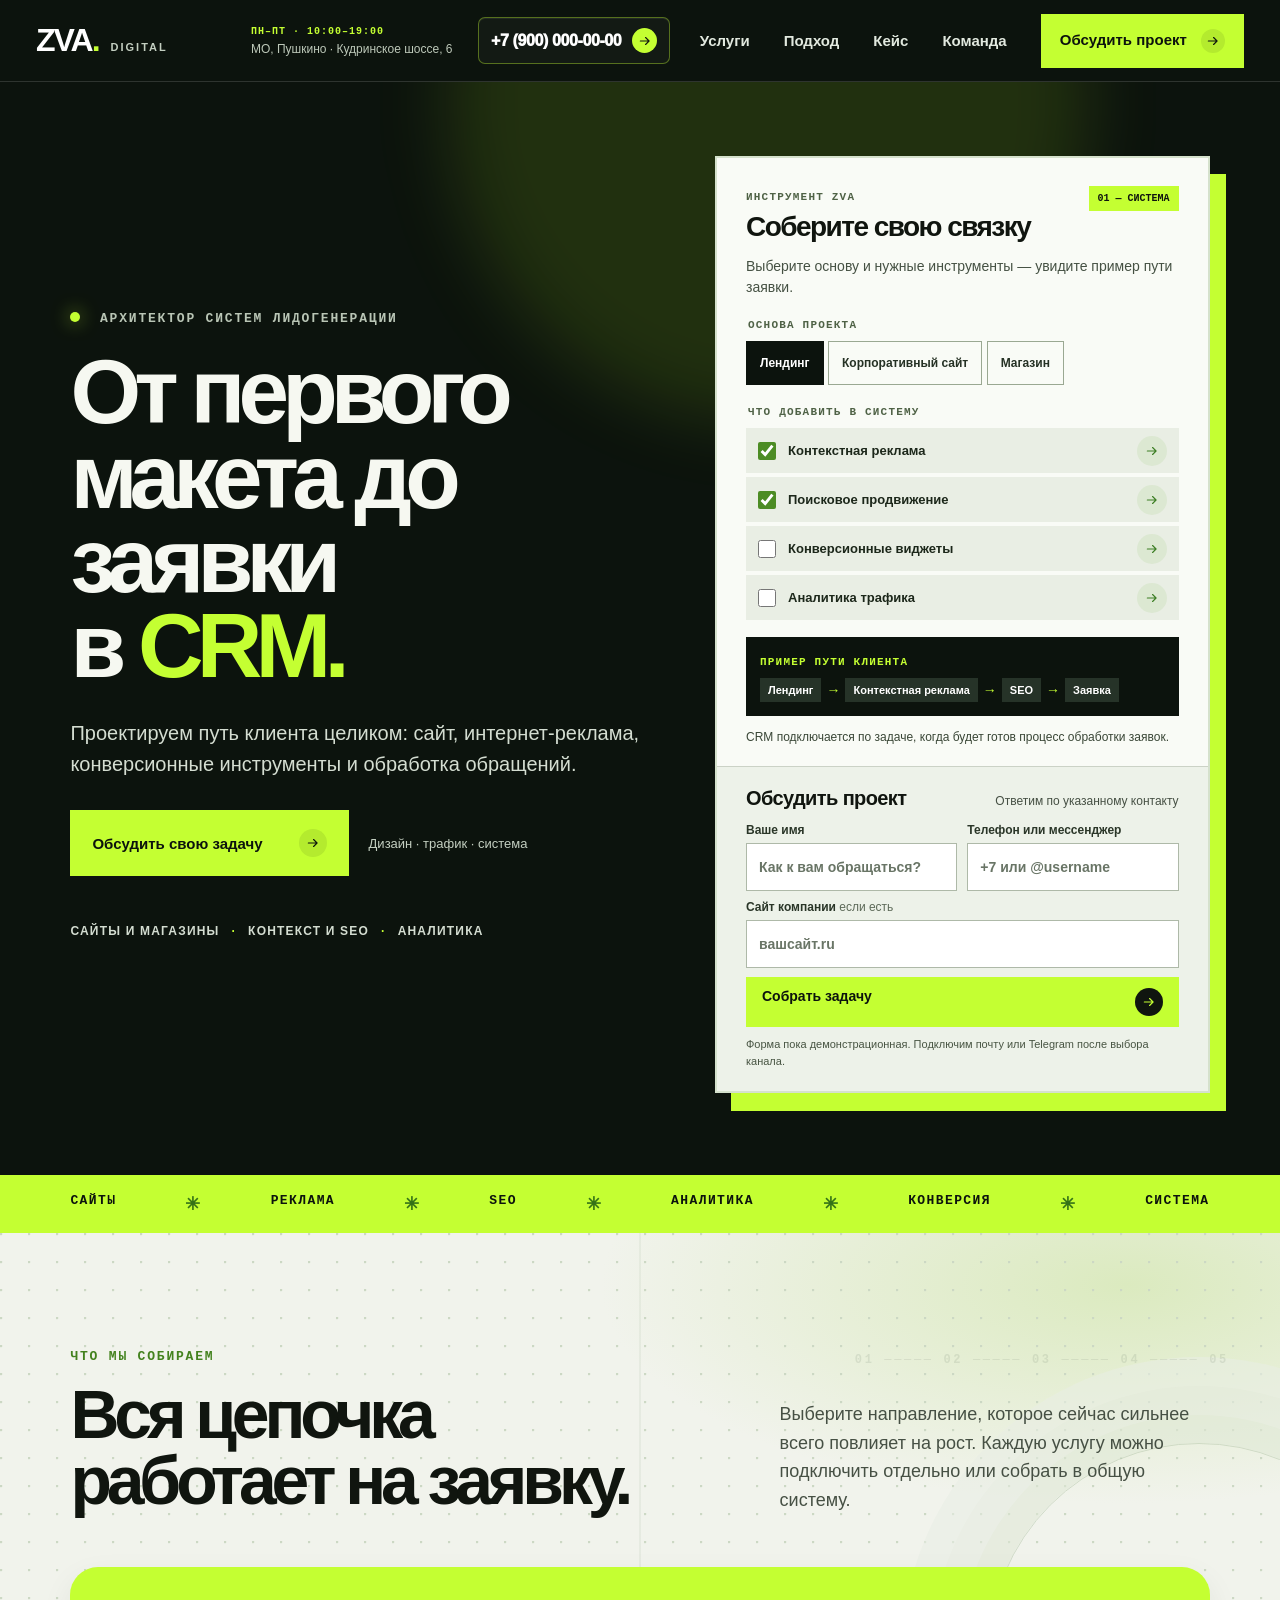
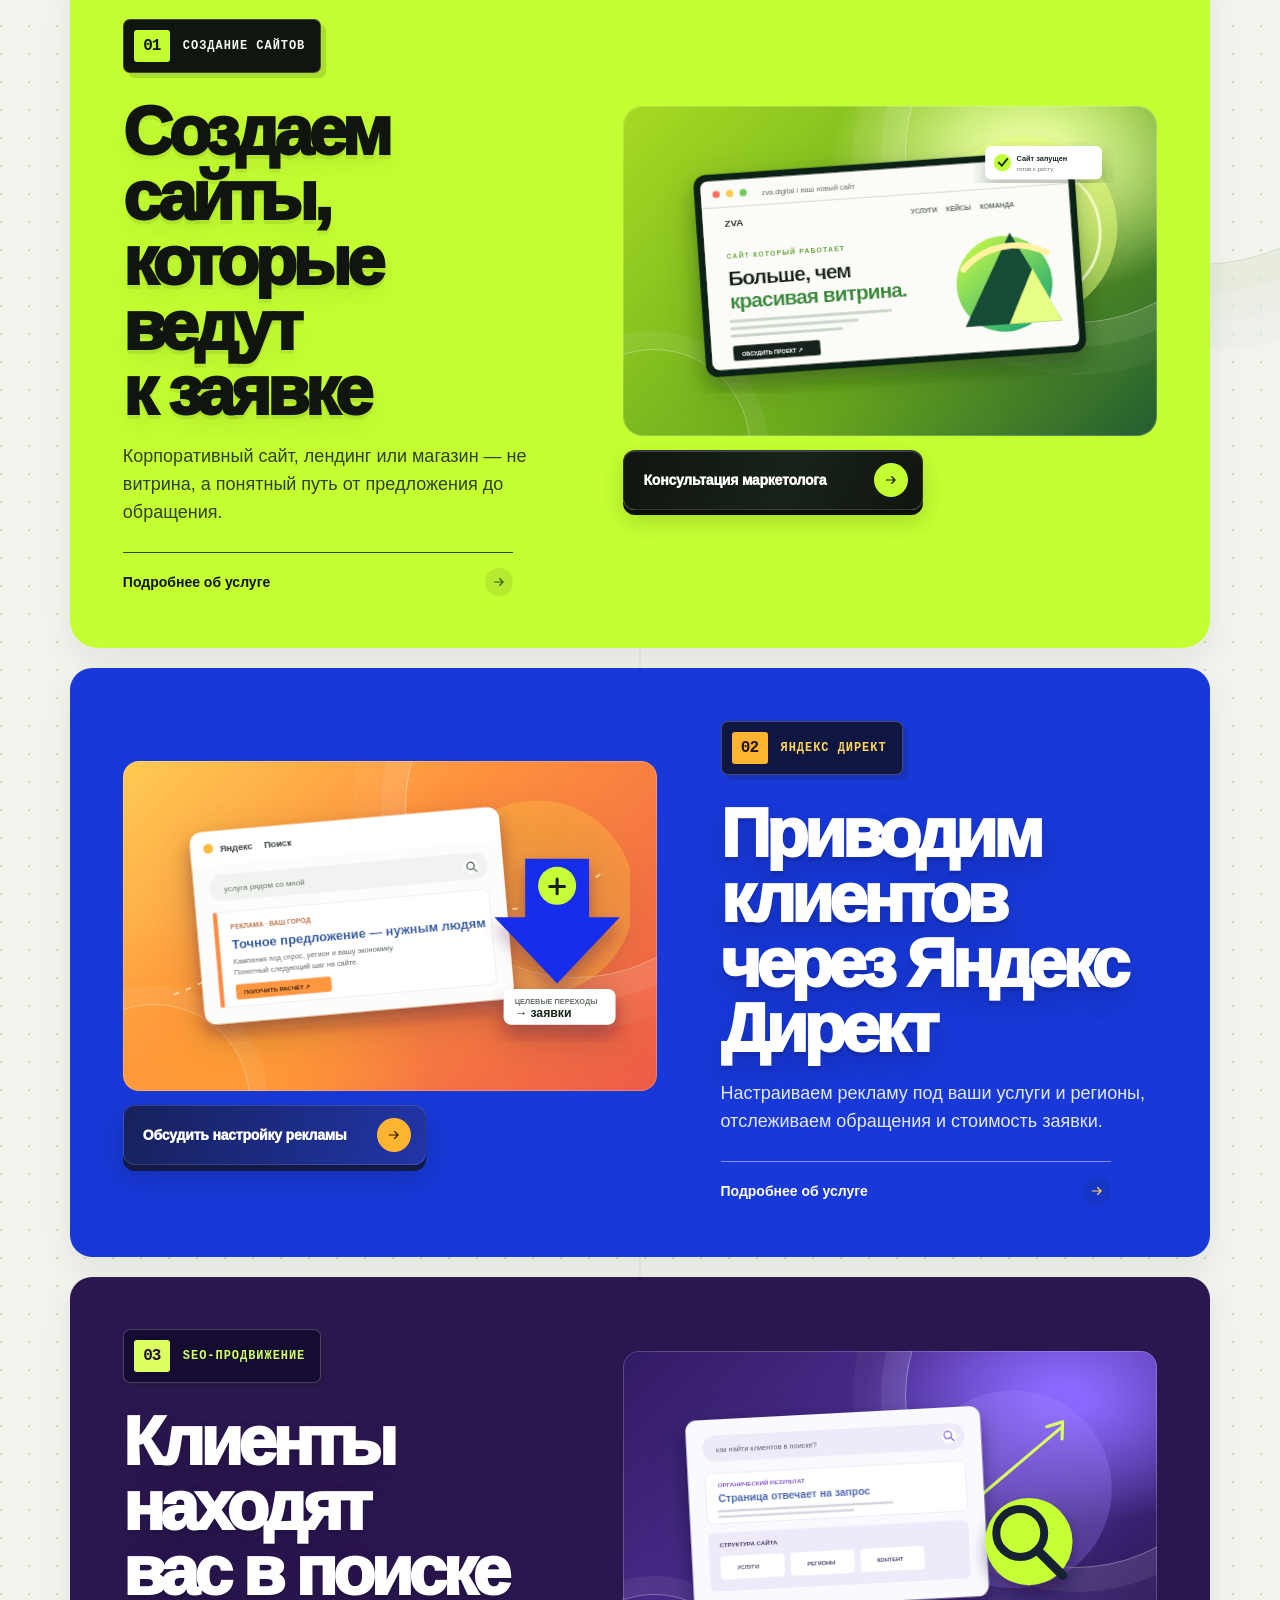
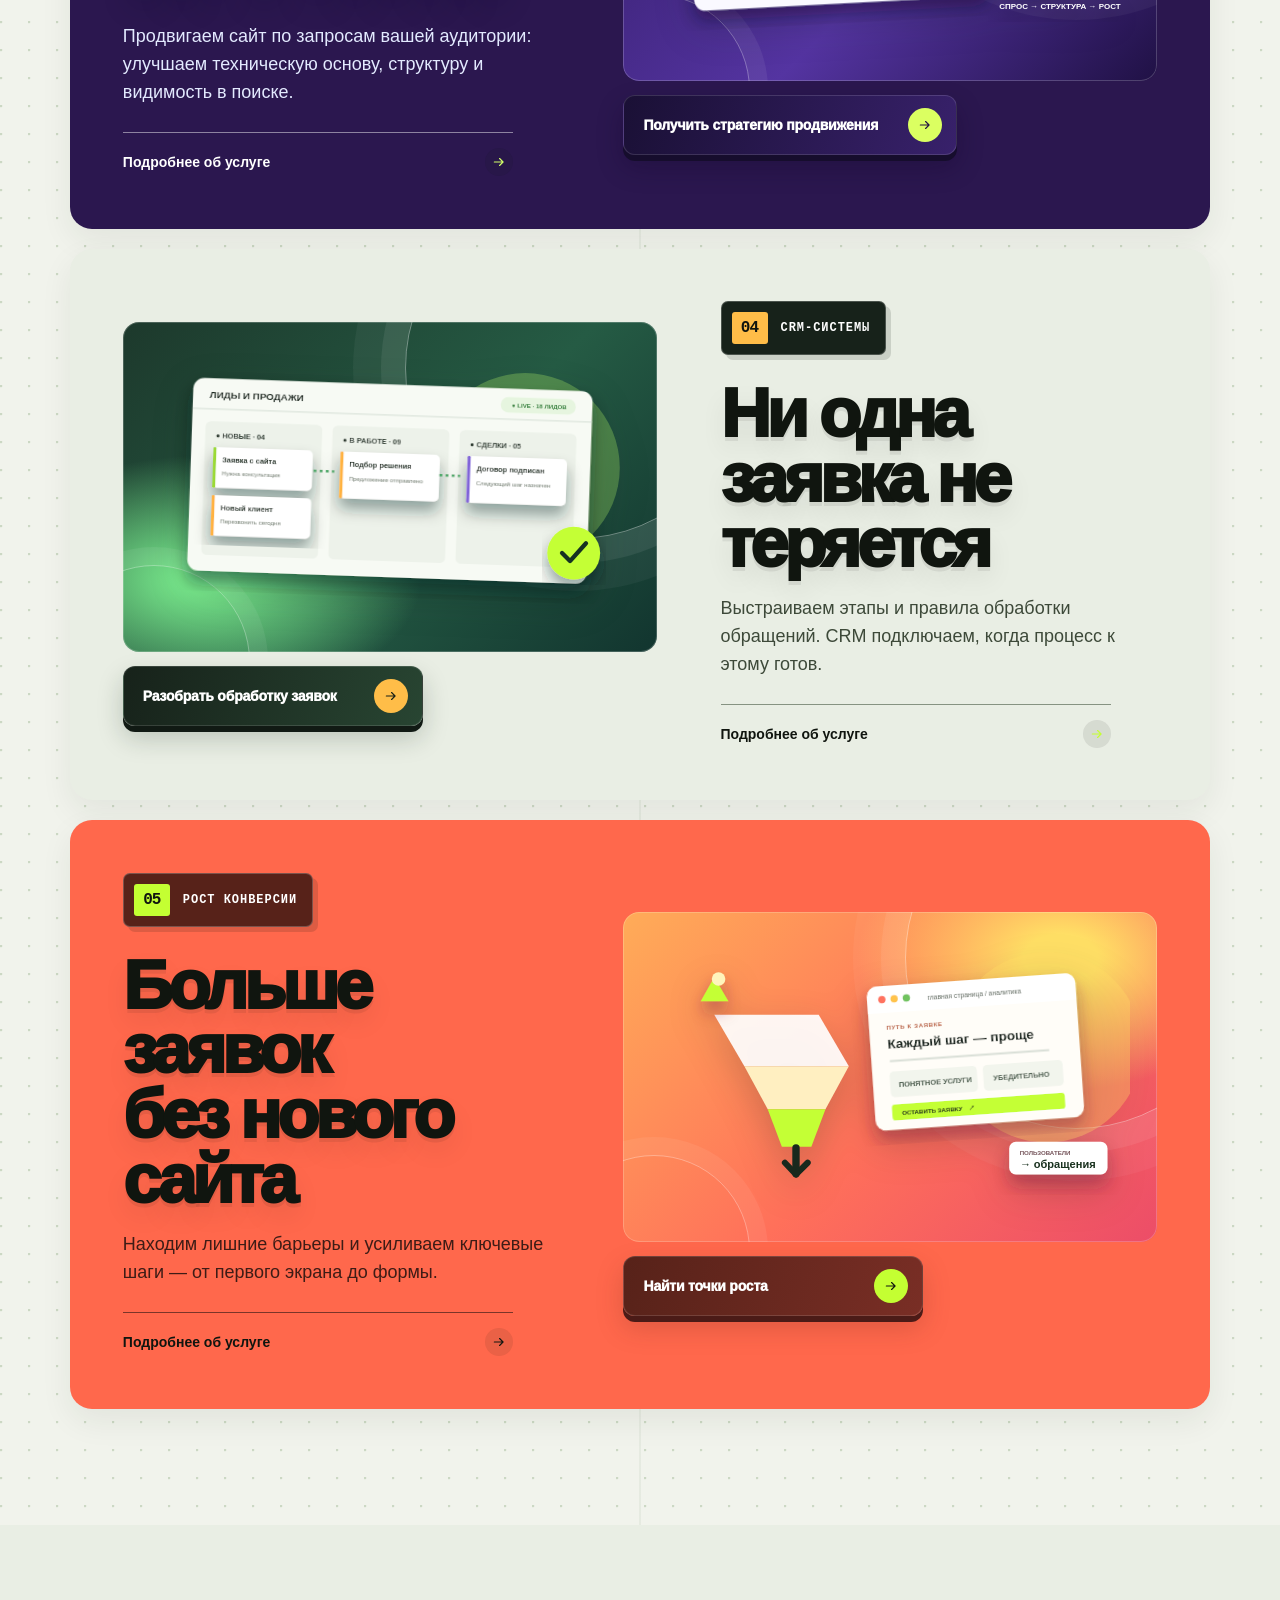
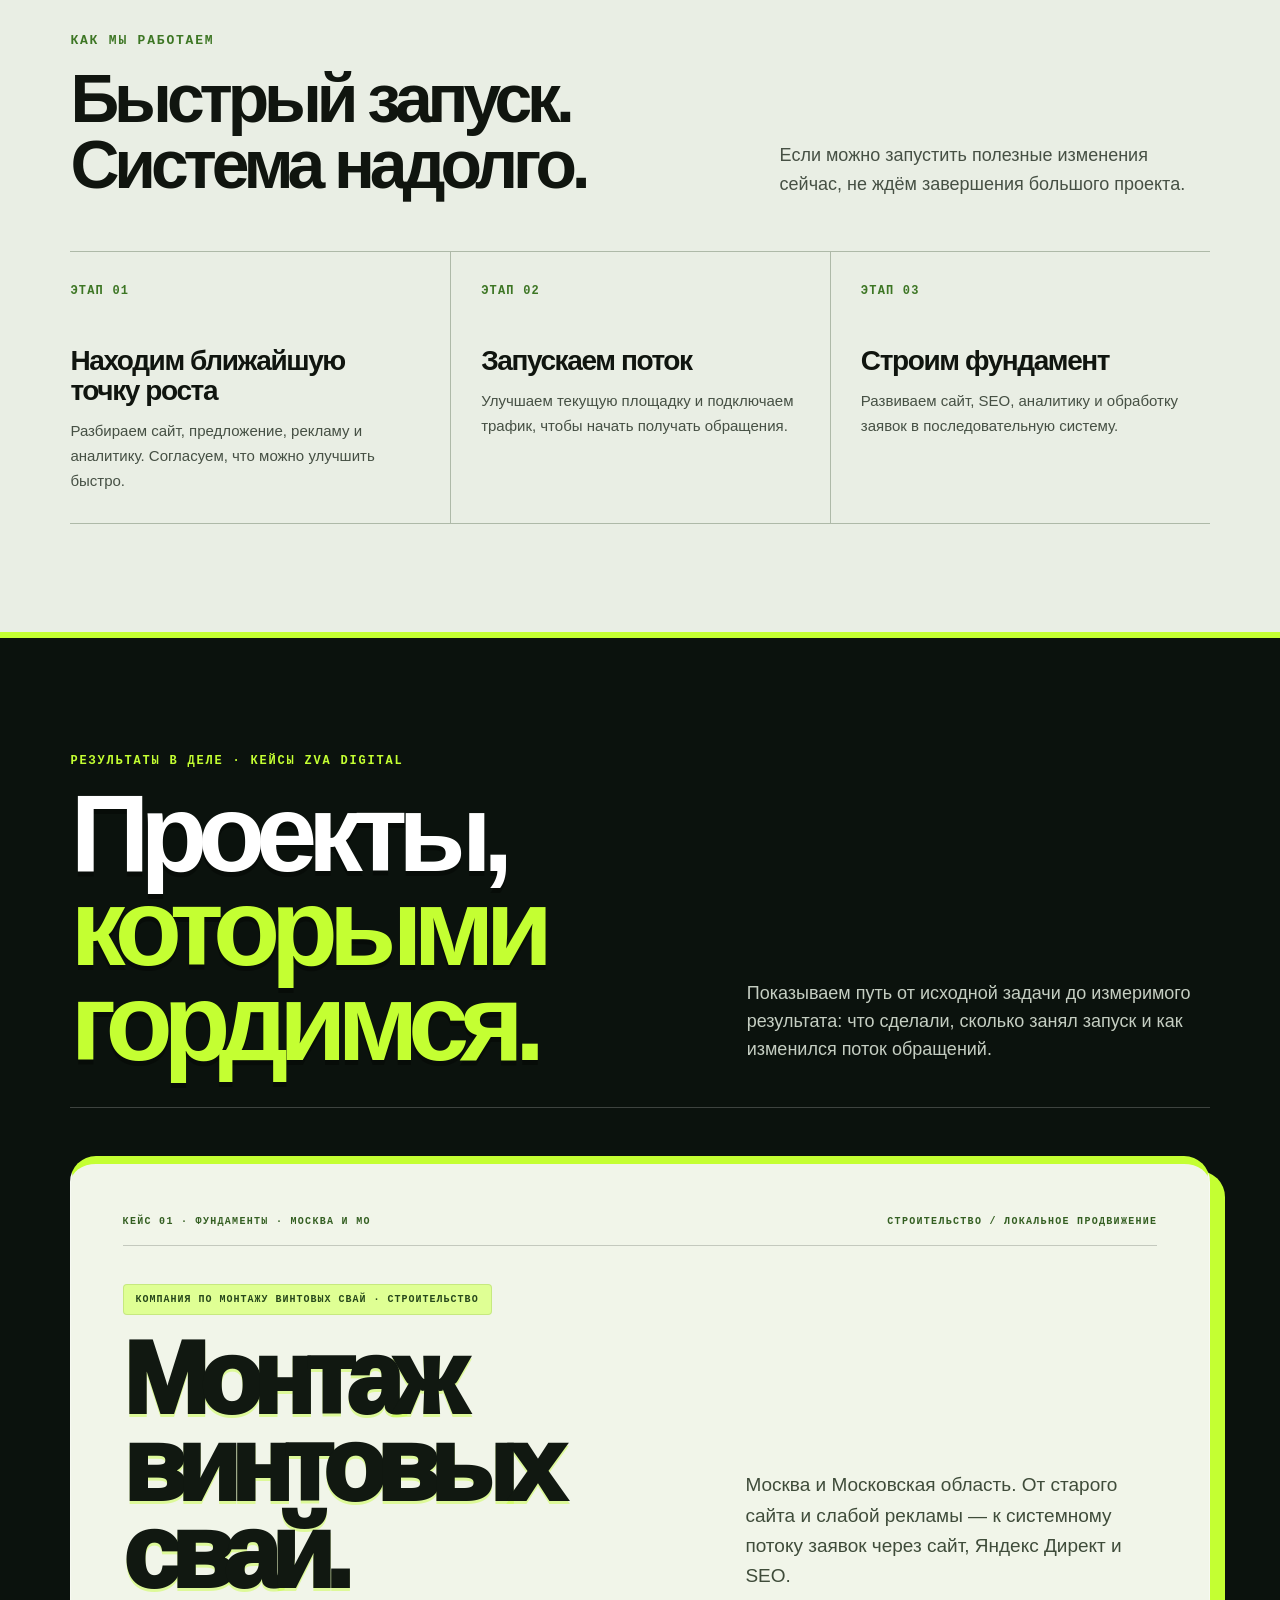
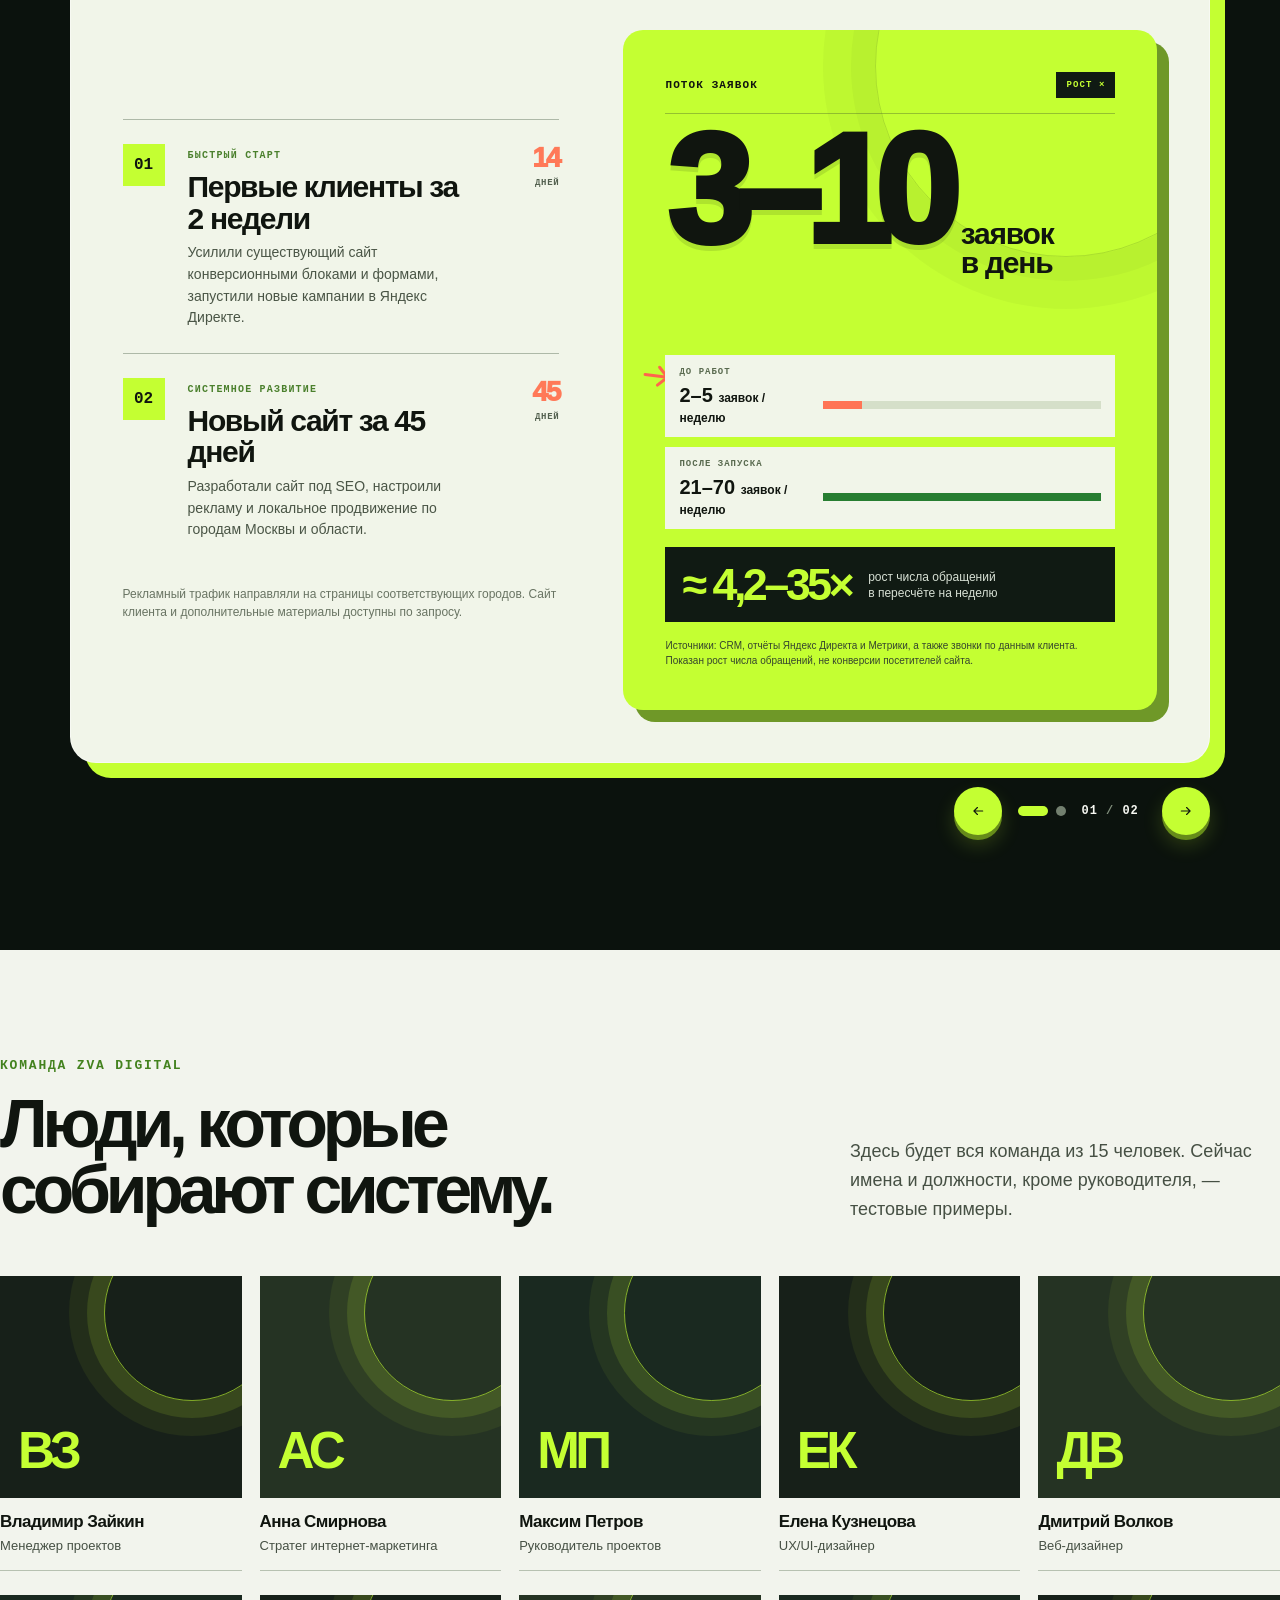
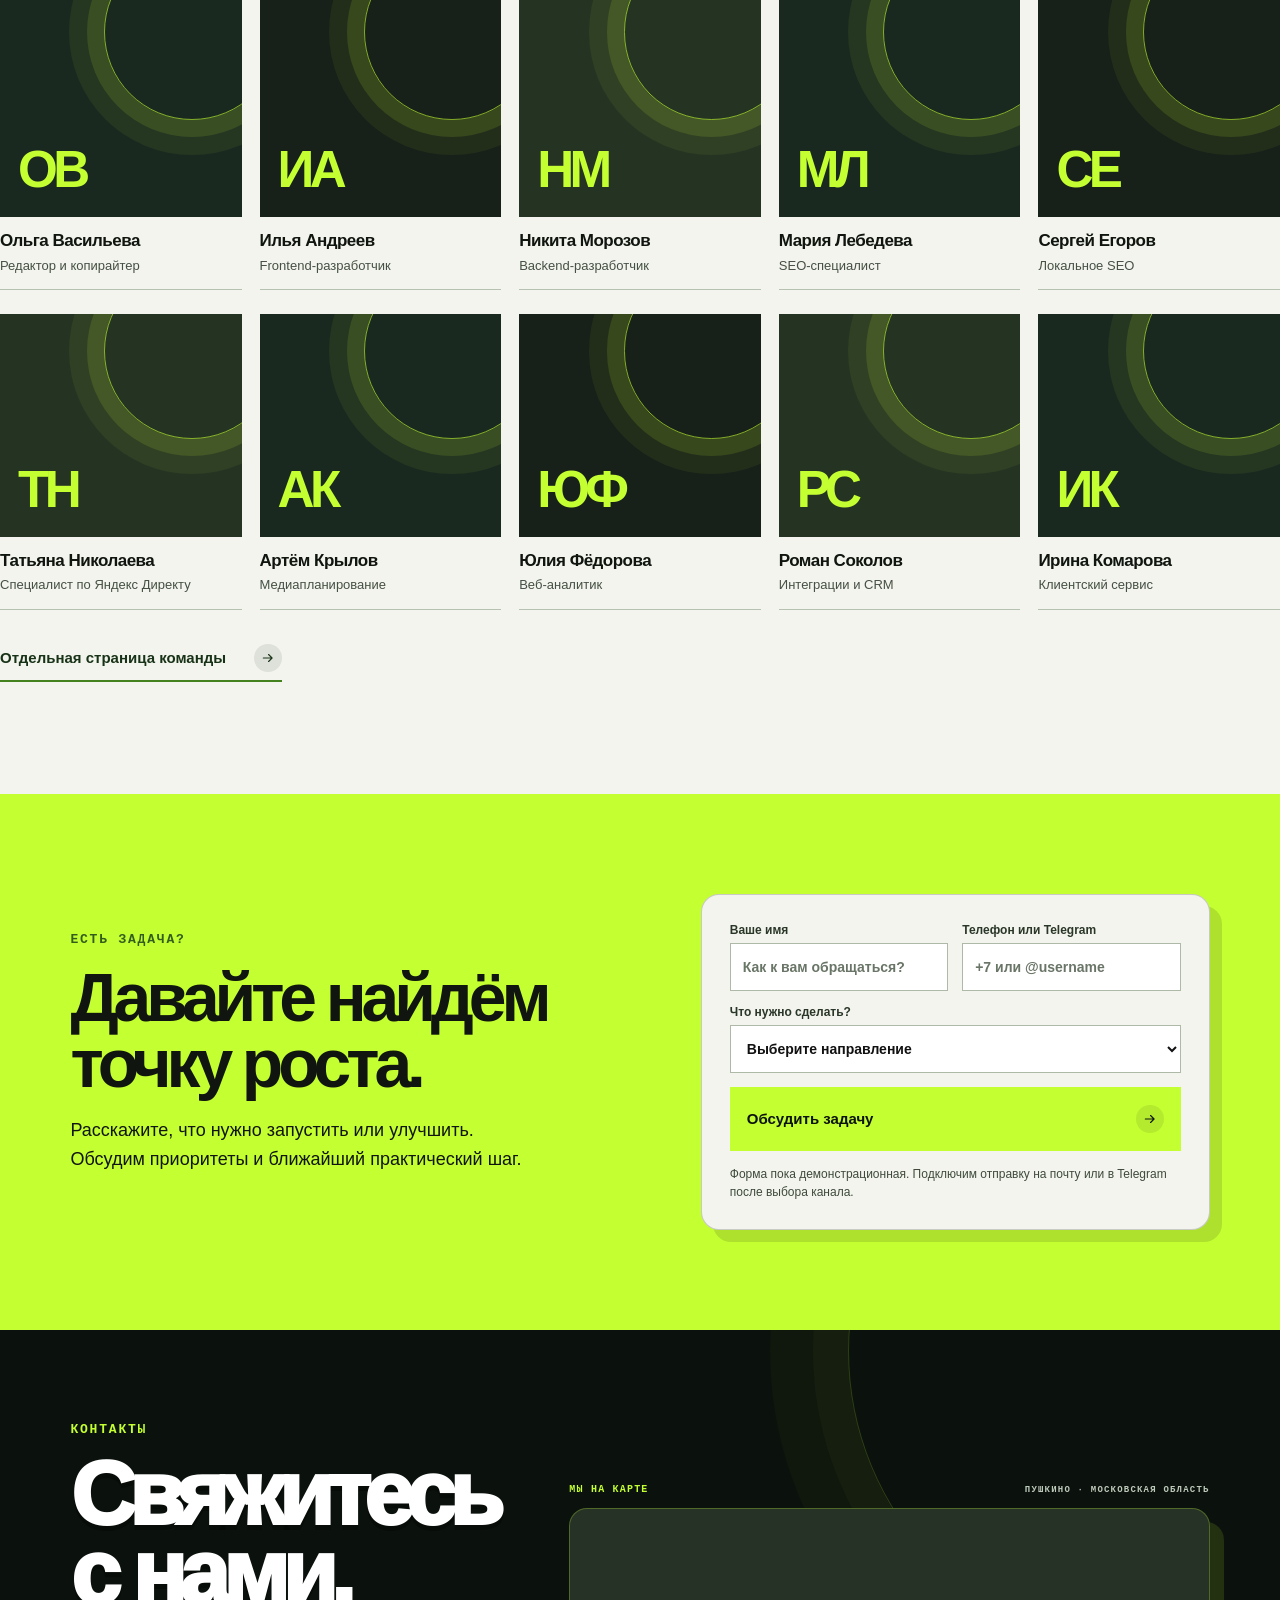
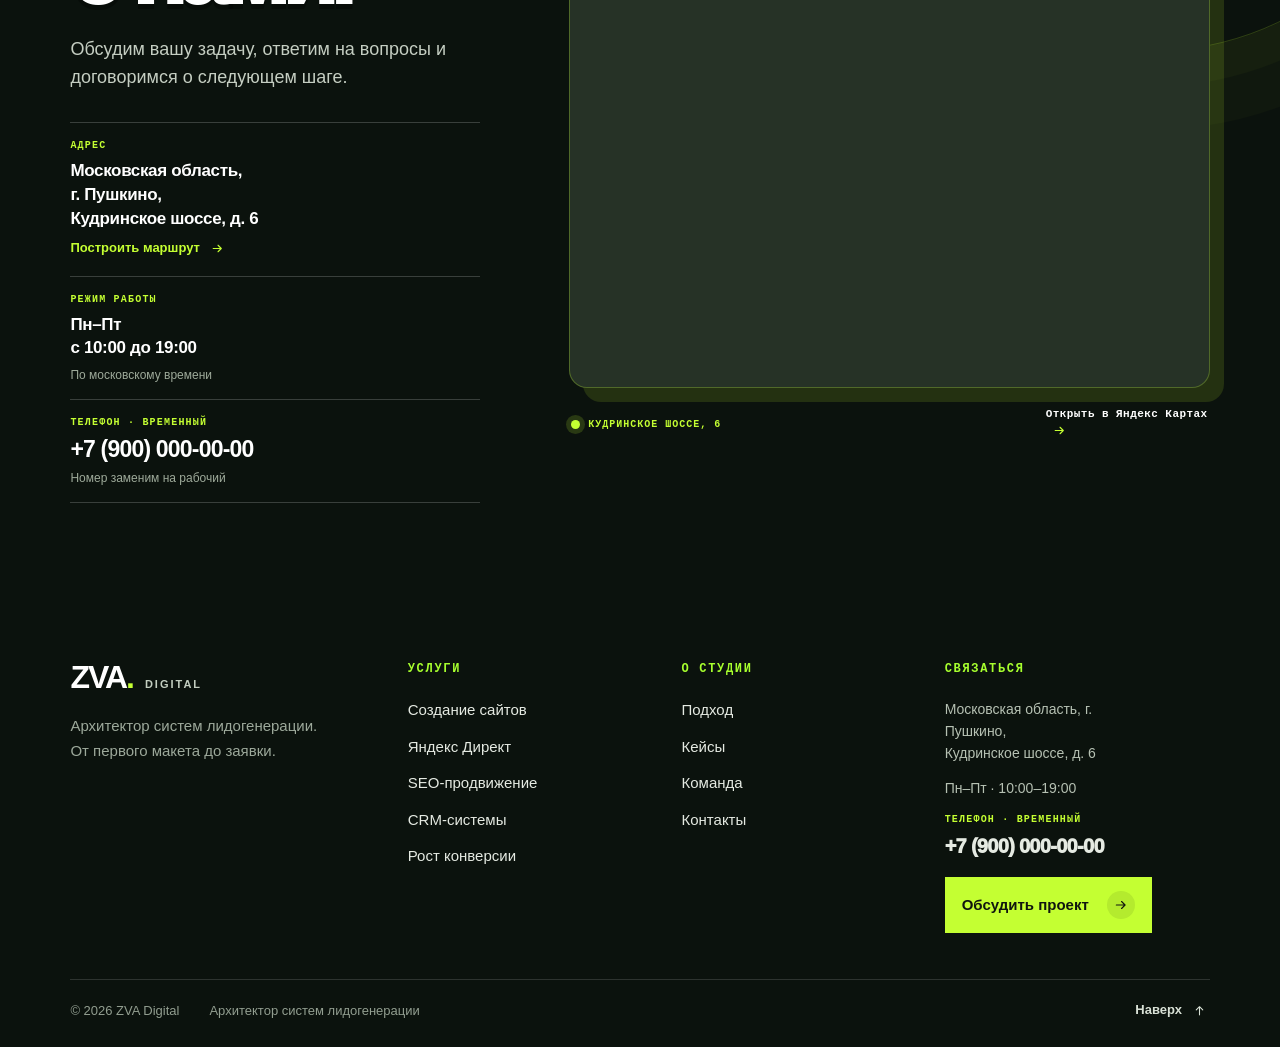
==== index.html @ 1b72a572 "Use ZVA growth-frame favicon" ====
<!doctype html>
<html lang="ru">
<head>
  <meta charset="utf-8">
  <link rel="icon" type="image/svg+xml" href="favicon.svg?v=20261112-1">
  <meta name="viewport" content="width=device-width, initial-scale=1">
  <meta name="theme-color" content="#0c130d">
  <meta name="description" content="ZVA Digital проектирует и запускает системы лидогенерации: сайты, интернет-реклама, SEO, аналитика и конверсионные инструменты.">
  <meta property="og:title" content="ZVA Digital — от первого макета до заявки">
  <meta property="og:description" content="Архитектор систем лидогенерации в интернет-маркетинге.">
  <meta property="og:type" content="website">
  <title>ZVA Digital — от первого макета до заявки</title>
  <link rel="stylesheet" href="styles.css?v=20261110-26">
  <script src="script.js?v=20261110-3" defer></script>
</head>
<body>
  <header class="site-header">
    <a class="brand" href="#top" aria-label="ZVA Digital — на главную"><strong>ZVA<span>.</span></strong><small>DIGITAL</small></a><div class="header-contact" aria-label="График работы, адрес и телефон"><div class="header-contact-info"><small>ПН–ПТ · 10:00–19:00</small><span>МО, Пушкино · Кудринское шоссе, 6</span></div><a class="header-phone" href="tel:+79000000000"><strong>+7 (900) 000-00-00</strong><b aria-hidden="true">↗</b></a></div>
    <button class="menu-toggle" type="button" aria-expanded="false" aria-controls="main-nav" aria-label="Открыть меню"><span></span><span></span></button>
    <nav class="main-nav" id="main-nav" aria-label="Основная навигация">
      <a href="#services">Услуги</a><a href="#approach">Подход</a><a href="#case">Кейс</a><a href="#team">Команда</a>
      <a class="nav-cta" href="#contact">Обсудить проект <span>↗</span></a>
    </nav>
  </header>

  <main id="top">
    <section class="hero" aria-labelledby="hero-title">
      <div class="hero-copy">
        <p class="eyebrow"><span class="dot"></span> АРХИТЕКТОР СИСТЕМ ЛИДОГЕНЕРАЦИИ</p>
        <h1 id="hero-title">От первого<br>макета до заявки<br>в <em>CRM.</em></h1>
        <p class="hero-intro">Проектируем путь клиента целиком: сайт, интернет-реклама, конверсионные инструменты и обработка обращений.</p>
        <div class="hero-actions"><a class="button button-accent" href="#contact">Обсудить свою задачу <b>↗</b></a><span>Дизайн · трафик · система</span></div>
        <div class="hero-service-note"><span>САЙТЫ И МАГАЗИНЫ</span><i>·</i><span>КОНТЕКСТ И SEO</span><i>·</i><span>АНАЛИТИКА</span></div>
      </div>
      <aside class="lead-builder" aria-label="Конструктор системы и форма проекта">
        <div class="builder">
          <div class="builder-head"><div><small>ИНСТРУМЕНТ ZVA</small><h2>Соберите свою связку</h2></div><span>01 — СИСТЕМА</span></div>
          <p class="builder-desc">Выберите основу и нужные инструменты — увидите пример пути заявки.</p>
          <fieldset class="choice-group"><legend>ОСНОВА ПРОЕКТА</legend>
            <button type="button" class="site-choice selected" aria-pressed="true" data-site="Лендинг">Лендинг</button>
            <button type="button" class="site-choice" aria-pressed="false" data-site="Корпоративный сайт">Корпоративный сайт</button>
            <button type="button" class="site-choice" aria-pressed="false" data-site="Интернет-магазин">Магазин</button>
          </fieldset>
          <fieldset class="tool-group"><legend>ЧТО ДОБАВИТЬ В СИСТЕМУ</legend>
            <label><input type="checkbox" value="Контекстная реклама" checked><span>Контекстная реклама</span><b>↗</b></label>
            <label><input type="checkbox" value="SEO" checked><span>Поисковое продвижение</span><b>↗</b></label>
            <label><input type="checkbox" value="Конверсионные виджеты"><span>Конверсионные виджеты</span><b>↗</b></label>
            <label><input type="checkbox" value="Аналитика"><span>Аналитика трафика</span><b>↗</b></label>
          </fieldset>
          <div class="route-box"><small>ПРИМЕР ПУТИ КЛИЕНТА</small><div class="route-output" aria-live="polite"></div></div>
          <p class="builder-foot">CRM подключается по задаче, когда будет готов процесс обработки заявок.</p>
        </div>
        <form class="lead-form" id="lead-form">
          <div class="form-heading"><strong>Обсудить проект</strong><span>Ответим по указанному контакту</span></div>
          <div class="form-fields">
            <label>Ваше имя<input name="name" autocomplete="name" placeholder="Как к вам обращаться?" required></label>
            <label>Телефон или мессенджер<input name="contact" autocomplete="tel" placeholder="+7 или @username" required></label>
          </div>
          <label class="url-label">Сайт компании <span>если есть</span><input name="website" autocomplete="url" placeholder="вашсайт.ru"></label>
          <button class="submit-button" type="submit">Собрать задачу <b>↗</b></button>
          <p class="form-note" id="form-note" aria-live="polite">Форма пока демонстрационная. Подключим почту или Telegram после выбора канала.</p>
        </form>
      </aside>
    </section>

    <section class="service-ribbon" aria-label="Направления работы"><div><span>САЙТЫ</span><i>✳</i><span>РЕКЛАМА</span><i>✳</i><span>SEO</span><i>✳</i><span>АНАЛИТИКА</span><i>✳</i><span>КОНВЕРСИЯ</span><i>✳</i><span>СИСТЕМА</span></div></section>

    <section class="section services-section" id="services">
      <div class="section-lead"><div><p class="section-kicker">ЧТО МЫ СОБИРАЕМ</p><h2>Вся цепочка<br>работает на заявку.</h2></div><p>Выберите направление, которое сейчас сильнее всего повлияет на рост. Каждую услугу можно подключить отдельно или собрать в общую систему.</p></div>
      <div class="service-cards">
        <article class="service-card service-card--sites">
          <div class="service-copy"><span class="service-card-index"><b>01</b><i>СОЗДАНИЕ САЙТОВ</i></span><h3>Создаем сайты,<br>которые ведут<br>к заявке</h3><p>Корпоративный сайт, лендинг или магазин — не витрина, а понятный путь от предложения до обращения.</p><a class="service-card-link" href="sites.html">Подробнее об услуге <b>↗</b></a></div>
          <div class="service-visual-column"><div class="service-art service-art--browser"><img src="images/service-sites.svg" alt="" loading="lazy" decoding="async"></div><button class="service-action" type="button" data-service="Сайты">Консультация маркетолога<b>↗</b></button></div>
        </article>
        <article class="service-card service-card--direct service-card--flip">
          <div class="service-copy"><span class="service-card-index"><b>02</b><i>ЯНДЕКС ДИРЕКТ</i></span><h3>Приводим клиентов<br>через Яндекс Директ</h3><p>Настраиваем рекламу под ваши услуги и регионы, отслеживаем обращения и стоимость заявки.</p><a class="service-card-link" href="yandex-direct.html">Подробнее об услуге <b>↗</b></a></div>
          <div class="service-visual-column"><div class="service-art service-art--ads"><img src="images/service-direct.svg" alt="" loading="lazy" decoding="async"></div><button class="service-action" type="button" data-service="Контекстная реклама">Обсудить настройку рекламы<b>↗</b></button></div>
        </article>
        <article class="service-card service-card--seo">
          <div class="service-copy"><span class="service-card-index"><b>03</b><i>SEO-ПРОДВИЖЕНИЕ</i></span><h3>Клиенты находят<br>вас в поиске</h3><p>Продвигаем сайт по запросам вашей аудитории: улучшаем техническую основу, структуру и видимость в поиске.</p><a class="service-card-link" href="seo.html">Подробнее об услуге <b>↗</b></a></div>
          <div class="service-visual-column"><div class="service-art service-art--seo"><img src="images/service-seo.svg" alt="" loading="lazy" decoding="async"></div><button class="service-action" type="button" data-service="SEO-продвижение">Получить стратегию продвижения<b>↗</b></button></div>
        </article>
        <article class="service-card service-card--crm service-card--flip">
          <div class="service-copy"><span class="service-card-index"><b>04</b><i>CRM-СИСТЕМЫ</i></span><h3>Ни одна<br>заявка не<br>теряется</h3><p>Выстраиваем этапы и правила обработки обращений. CRM подключаем, когда процесс к этому готов.</p><a class="service-card-link" href="crm.html">Подробнее об услуге <b>↗</b></a></div>
          <div class="service-visual-column"><div class="service-art service-art--crm-board"><img src="images/service-crm.svg" alt="" loading="lazy" decoding="async"></div><button class="service-action" type="button" data-service="CRM-системы">Разобрать обработку заявок<b>↗</b></button></div>
        </article>
        <article class="service-card service-card--conversion">
          <div class="service-copy"><span class="service-card-index"><b>05</b><i>РОСТ КОНВЕРСИИ</i></span><h3>Больше заявок<br>без нового сайта</h3><p>Находим лишние барьеры и усиливаем ключевые шаги — от первого экрана до формы.</p><a class="service-card-link" href="conversion.html">Подробнее об услуге <b>↗</b></a></div>
          <div class="service-visual-column"><div class="service-art service-art--journey-visual"><img src="images/service-conversion.svg" alt="" loading="lazy" decoding="async"></div><button class="service-action" type="button" data-service="Рост конверсии">Найти точки роста<b>↗</b></button></div>
        </article>
      </div>
    </section>

    <section class="approach-section" id="approach">
      <div class="section-lead"><div><p class="section-kicker">КАК МЫ РАБОТАЕМ</p><h2>Быстрый запуск.<br>Система надолго.</h2></div><p>Если можно запустить полезные изменения сейчас, не ждём завершения большого проекта.</p></div>
      <div class="steps">
        <article><small>ЭТАП 01</small><h3>Находим ближайшую точку роста</h3><p>Разбираем сайт, предложение, рекламу и аналитику. Согласуем, что можно улучшить быстро.</p></article>
        <article><small>ЭТАП 02</small><h3>Запускаем поток</h3><p>Улучшаем текущую площадку и подключаем трафик, чтобы начать получать обращения.</p></article>
        <article><small>ЭТАП 03</small><h3>Строим фундамент</h3><p>Развиваем сайт, SEO, аналитику и обработку заявок в последовательную систему.</p></article>
      </div>
    </section>

        <section class="case-section" id="case" aria-labelledby="case-section-title"><div class="case-carousel-shell"><header class="case-section-intro"><div><p class="case-section-kicker">РЕЗУЛЬТАТЫ В ДЕЛЕ · КЕЙСЫ ZVA DIGITAL</p><h2 id="case-section-title">Проекты,<br><em>которыми гордимся.</em></h2></div><p>Показываем путь от исходной задачи до измеримого результата: что сделали, сколько занял запуск и как изменился поток обращений.</p></header><div class="case-slider" aria-live="polite"><article class="case-slide is-active"><div class="case-shell">
        <div class="case-topline"><span>КЕЙС 01 · ФУНДАМЕНТЫ · МОСКВА И МО</span><span>СТРОИТЕЛЬСТВО / ЛОКАЛЬНОЕ ПРОДВИЖЕНИЕ</span></div>
        <div class="case-heading-row">
          <div><p class="case-kicker">КОМПАНИЯ ПО МОНТАЖУ ВИНТОВЫХ СВАЙ · СТРОИТЕЛЬСТВО</p><h2>Монтаж<br>винтовых свай.</h2></div><p class="case-lead">Москва и Московская область. От старого сайта и слабой рекламы — к системному потоку заявок через сайт, Яндекс Директ и SEO.</p>
        </div>
        <div class="case-body">
          <div class="case-story">
            <div class="case-phase"><span class="case-phase-index">01</span><div><small>БЫСТРЫЙ СТАРТ</small><h3>Первые клиенты за 2 недели</h3><p>Усилили существующий сайт конверсионными блоками и формами, запустили новые кампании в Яндекс Директе.</p></div><b>14<small>ДНЕЙ</small></b></div>
            <div class="case-phase"><span class="case-phase-index">02</span><div><small>СИСТЕМНОЕ РАЗВИТИЕ</small><h3>Новый сайт за 45 дней</h3><p>Разработали сайт под SEO, настроили рекламу и локальное продвижение по городам Москвы и области.</p></div><b>45<small>ДНЕЙ</small></b></div>
            <p class="case-privacy">Рекламный трафик направляли на страницы соответствующих городов. Сайт клиента и дополнительные материалы доступны по запросу.</p>
          </div>
          <div class="case-result">
            <div class="case-result-head"><span>ПОТОК ЗАЯВОК</span><b>РОСТ ×</b></div>
            <div class="case-result-main"><strong>3–10</strong><span>заявок<br>в день</span></div>
            <div class="case-result-arrow" aria-hidden="true">↗</div>
            <div class="case-comparison">
              <div><small>ДО РАБОТ</small><strong>2–5 <i>заявок / неделю</i></strong><span class="case-track"><i class="case-before"></i></span></div>
              <div><small>ПОСЛЕ ЗАПУСКА</small><strong>21–70 <i>заявок / неделю</i></strong><span class="case-track"><i class="case-after"></i></span></div>
            </div>
            <div class="case-growth"><strong>≈ 4,2–35×</strong><span>рост числа обращений<br>в пересчёте на неделю</span></div>
            <p class="case-method">Источники: CRM, отчёты Яндекс Директа и Метрики, а также звонки по данным клиента. Показан рост числа обращений, не конверсии посетителей сайта.</p>
          </div>
        </div>
      </div></article><article class="case-slide" hidden><div class="case-shell">
        <div class="case-topline"><span>КЕЙС 01 · ФУНДАМЕНТЫ · МОСКВА И МО</span><span>СТРОИТЕЛЬСТВО / ЛОКАЛЬНОЕ ПРОДВИЖЕНИЕ</span></div>
        <div class="case-heading-row">
          <div><p class="case-kicker">КОМПАНИЯ ПО МОНТАЖУ ВИНТОВЫХ СВАЙ · СТРОИТЕЛЬСТВО</p><h2>Монтаж<br>винтовых свай.</h2></div><p class="case-lead">Москва и Московская область. От старого сайта и слабой рекламы — к системному потоку заявок через сайт, Яндекс Директ и SEO.</p>
        </div>
        <div class="case-body">
          <div class="case-story">
            <div class="case-phase"><span class="case-phase-index">01</span><div><small>БЫСТРЫЙ СТАРТ</small><h3>Первые клиенты за 2 недели</h3><p>Усилили существующий сайт конверсионными блоками и формами, запустили новые кампании в Яндекс Директе.</p></div><b>14<small>ДНЕЙ</small></b></div>
            <div class="case-phase"><span class="case-phase-index">02</span><div><small>СИСТЕМНОЕ РАЗВИТИЕ</small><h3>Новый сайт за 45 дней</h3><p>Разработали сайт под SEO, настроили рекламу и локальное продвижение по городам Москвы и области.</p></div><b>45<small>ДНЕЙ</small></b></div>
            <p class="case-privacy">Рекламный трафик направляли на страницы соответствующих городов. Сайт клиента и дополнительные материалы доступны по запросу.</p>
          </div>
          <div class="case-result">
            <div class="case-result-head"><span>ПОТОК ЗАЯВОК</span><b>РОСТ ×</b></div>
            <div class="case-result-main"><strong>3–10</strong><span>заявок<br>в день</span></div>
            <div class="case-result-arrow" aria-hidden="true">↗</div>
            <div class="case-comparison">
              <div><small>ДО РАБОТ</small><strong>2–5 <i>заявок / неделю</i></strong><span class="case-track"><i class="case-before"></i></span></div>
              <div><small>ПОСЛЕ ЗАПУСКА</small><strong>21–70 <i>заявок / неделю</i></strong><span class="case-track"><i class="case-after"></i></span></div>
            </div>
            <div class="case-growth"><strong>≈ 4,2–35×</strong><span>рост числа обращений<br>в пересчёте на неделю</span></div>
            <p class="case-method">Источники: CRM, отчёты Яндекс Директа и Метрики, а также звонки по данным клиента. Показан рост числа обращений, не конверсии посетителей сайта.</p>
          </div>
        </div>
      </div></article></div><div class="case-controls" aria-label="Переключение кейсов"><button type="button" class="case-prev" aria-label="Предыдущий кейс">←</button><div class="case-dots"><button type="button" class="is-active" data-slide="0" aria-label="Кейс 1" aria-current="true"></button><button type="button" data-slide="1" aria-label="Кейс 2" aria-current="false"></button></div><span class="case-counter">01 <i>/</i> 02</span><button type="button" class="case-next" aria-label="Следующий кейс">→</button></div></div></section>

    <section class="team-section" id="team">
      <div class="section-lead"><div><p class="section-kicker">КОМАНДА ZVA DIGITAL</p><h2>Люди, которые<br>собирают систему.</h2></div><p>Здесь будет вся команда из 15 человек. Сейчас имена и должности, кроме руководителя, — тестовые примеры.</p></div>
      <div class="team-grid">
        <article class="person"><div class="portrait">ВЗ</div><h3>Владимир Зайкин</h3><p>Менеджер проектов</p></article>
        <article class="person"><div class="portrait">АС</div><h3>Анна Смирнова</h3><p>Стратег интернет-маркетинга</p></article>
        <article class="person"><div class="portrait">МП</div><h3>Максим Петров</h3><p>Руководитель проектов</p></article>
        <article class="person"><div class="portrait">ЕК</div><h3>Елена Кузнецова</h3><p>UX/UI-дизайнер</p></article>
        <article class="person"><div class="portrait">ДВ</div><h3>Дмитрий Волков</h3><p>Веб-дизайнер</p></article>
        <article class="person"><div class="portrait">ОВ</div><h3>Ольга Васильева</h3><p>Редактор и копирайтер</p></article>
        <article class="person"><div class="portrait">ИА</div><h3>Илья Андреев</h3><p>Frontend-разработчик</p></article>
        <article class="person"><div class="portrait">НМ</div><h3>Никита Морозов</h3><p>Backend-разработчик</p></article>
        <article class="person"><div class="portrait">МЛ</div><h3>Мария Лебедева</h3><p>SEO-специалист</p></article>
        <article class="person"><div class="portrait">СЕ</div><h3>Сергей Егоров</h3><p>Локальное SEO</p></article>
        <article class="person"><div class="portrait">ТН</div><h3>Татьяна Николаева</h3><p>Специалист по Яндекс Директу</p></article>
        <article class="person"><div class="portrait">АК</div><h3>Артём Крылов</h3><p>Медиапланирование</p></article>
        <article class="person"><div class="portrait">ЮФ</div><h3>Юлия Фёдорова</h3><p>Веб-аналитик</p></article>
        <article class="person"><div class="portrait">РС</div><h3>Роман Соколов</h3><p>Интеграции и CRM</p></article>
        <article class="person"><div class="portrait">ИК</div><h3>Ирина Комарова</h3><p>Клиентский сервис</p></article>
      </div>
      <a class="team-link" href="team.html">Отдельная страница команды <span>↗</span></a>
    </section>

    <section class="contact-section" id="contact">
      <div class="contact-copy"><p class="section-kicker">ЕСТЬ ЗАДАЧА?</p><h2>Давайте найдём<br>точку роста.</h2><p>Расскажите, что нужно запустить или улучшить. Обсудим приоритеты и ближайший практический шаг.</p></div>
      <form class="contact-form" id="contact-form">
        <label>Ваше имя<input name="name" autocomplete="name" placeholder="Как к вам обращаться?" required></label>
        <label>Телефон или Telegram<input name="contact" placeholder="+7 или @username" required></label>
        <label class="form-wide">Что нужно сделать?<select name="service"><option value="">Выберите направление</option><option>Сайт или лендинг</option><option>Интернет-магазин</option><option>Реклама или SEO</option><option>Аналитика и обработка заявок</option><option>Комплексная система</option></select></label>
        <button class="contact-submit" type="submit">Обсудить задачу <span>↗</span></button>
        <p class="contact-note" id="contact-note" aria-live="polite">Форма пока демонстрационная. Подключим отправку на почту или в Telegram после выбора канала.</p>
      </form>
    </section>
          <section class="contact-map-section" id="contacts" aria-labelledby="contact-map-title">
      <div class="contact-map-inner">
        <div class="contact-map-copy">
          <p class="section-kicker">КОНТАКТЫ</p>
          <h2 id="contact-map-title">Свяжитесь<br>с нами.</h2>
          <p>Обсудим вашу задачу, ответим на вопросы и договоримся о следующем шаге.</p>
          <div class="contact-details">
            <div class="contact-detail"><span>АДРЕС</span><strong>Московская область,<br>г. Пушкино,<br>Кудринское шоссе, д. 6</strong><a href="https://yandex.ru/maps/?text=%D0%9C%D0%BE%D1%81%D0%BA%D0%BE%D0%B2%D1%81%D0%BA%D0%B0%D1%8F%20%D0%BE%D0%B1%D0%BB%D0%B0%D1%81%D1%82%D1%8C%2C%20%D0%B3.%20%D0%9F%D1%83%D1%88%D0%BA%D0%B8%D0%BD%D0%BE%2C%20%D0%9A%D1%83%D0%B4%D1%80%D0%B8%D0%BD%D1%81%D0%BA%D0%BE%D0%B5%20%D1%88%D0%BE%D1%81%D1%81%D0%B5%2C%20%D0%B4.%206" target="_blank" rel="noopener">Построить маршрут <span class="external-arrow">↗</span></a></div>
            <div class="contact-detail"><span>РЕЖИМ РАБОТЫ</span><strong>Пн–Пт<br>с 10:00 до 19:00</strong><small>По московскому времени</small></div>
            <div class="contact-detail contact-detail-phone"><span>ТЕЛЕФОН · ВРЕМЕННЫЙ</span><a href="tel:+79000000000">+7 (900) 000-00-00</a><small>Номер заменим на рабочий</small></div>
          </div>
        </div>
        <div class="contact-map-visual">
          <div class="contact-map-label"><span>МЫ НА КАРТЕ</span><b>ПУШКИНО · МОСКОВСКАЯ ОБЛАСТЬ</b></div>
          <div class="contact-map-frame"><iframe title="Яндекс Карты — Кудринское шоссе, 6, Пушкино" src="https://yandex.ru/map-widget/v1/?mode=search&amp;text=%D0%9A%D1%83%D0%B4%D1%80%D0%B8%D0%BD%D1%81%D0%BA%D0%BE%D0%B5%20%D1%88%D0%BE%D1%81%D1%81%D0%B5%2C%206%2C%20%D0%9F%D1%83%D1%88%D0%BA%D0%B8%D0%BD%D0%BE%2C%20%D0%9C%D0%BE%D1%81%D0%BA%D0%BE%D0%B2%D1%81%D0%BA%D0%B0%D1%8F%20%D0%BE%D0%B1%D0%BB%D0%B0%D1%81%D1%82%D1%8C&amp;z=16" loading="lazy" allowfullscreen></iframe></div>
          <div class="map-legend"><span><i></i> КУДРИНСКОЕ ШОССЕ, 6</span><a href="https://yandex.ru/maps/?text=%D0%9C%D0%BE%D1%81%D0%BA%D0%BE%D0%B2%D1%81%D0%BA%D0%B0%D1%8F%20%D0%BE%D0%B1%D0%BB%D0%B0%D1%81%D1%82%D1%8C%2C%20%D0%B3.%20%D0%9F%D1%83%D1%88%D0%BA%D0%B8%D0%BD%D0%BE%2C%20%D0%9A%D1%83%D0%B4%D1%80%D0%B8%D0%BD%D1%81%D0%BA%D0%BE%D0%B5%20%D1%88%D0%BE%D1%81%D1%81%D0%B5%2C%20%D0%B4.%206" target="_blank" rel="noopener">Открыть в Яндекс Картах <span class="external-arrow">↗</span></a></div>
        </div>
      </div>
    </section>
  </main>
  <footer class="site-footer">
    <div class="footer-main">
      <div class="footer-identity"><a class="brand" href="#top"><strong>ZVA<span>.</span></strong><small>DIGITAL</small></a><p>Архитектор систем лидогенерации.<br>От первого макета до заявки.</p></div>
      <nav class="footer-nav" aria-label="Услуги"><strong>УСЛУГИ</strong><a href="sites.html">Создание сайтов</a><a href="yandex-direct.html">Яндекс Директ</a><a href="seo.html">SEO-продвижение</a><a href="crm.html">CRM-системы</a><a href="conversion.html">Рост конверсии</a></nav>
      <nav class="footer-nav" aria-label="Разделы сайта"><strong>О СТУДИИ</strong><a href="#approach">Подход</a><a href="#case">Кейсы</a><a href="team.html">Команда</a><a href="#contact">Контакты</a></nav>
      <div class="footer-contact"><strong>СВЯЗАТЬСЯ</strong><span>Московская область, г. Пушкино,<br>Кудринское шоссе, д. 6</span><span>Пн–Пт · 10:00–19:00</span><a class="footer-phone" href="tel:+79000000000"><small>ТЕЛЕФОН · ВРЕМЕННЫЙ</small><b>+7 (900) 000-00-00</b></a><a class="footer-cta" href="#contact">Обсудить проект <span class="mobile-arrow">↗</span></a></div>
    </div>
    <div class="footer-bottom"><span>© 2026 ZVA Digital</span><span>Архитектор систем лидогенерации</span><a href="#top">Наверх <span class="external-arrow external-arrow-up">↑</span></a></div>
  </footer>
  <div class="service-modal" id="service-modal" hidden><div class="service-modal-backdrop" data-modal-close></div><section class="service-modal-dialog" role="dialog" aria-modal="true" aria-labelledby="service-modal-title"><button class="service-modal-close" type="button" aria-label="Закрыть форму" data-modal-close>×</button><p class="section-kicker">ОБСУДИМ ВАШУ ЗАДАЧУ</p><h2 id="service-modal-title">Обсудим услугу</h2><p class="service-modal-intro">Оставьте контакт — уточним задачу и подскажем следующий шаг.</p><form class="service-modal-form" id="service-modal-form"><input type="hidden" name="service"><label>Ваше имя<input name="name" autocomplete="name" placeholder="Как к вам обращаться?" required></label><label>Телефон или Telegram<input name="contact" autocomplete="tel" placeholder="+7 или @username" required></label><button class="service-modal-submit" type="submit">Отправить запрос <b>↗</b></button><p class="service-modal-note" aria-live="polite">Форма пока демонстрационная. Подключим отправку на почту или в Telegram после выбора канала.</p></form></section></div>
</body>
</html>
---- styles.css ----
:root{--bg:#f2f4ed;--paper:#fff;--ink:#10150f;--muted:#465044;--line:#cbd2c6;--dark:#0c130d;--dark-2:#172019;--accent:#c4ff32;--accent-deep:#43821e;--sans:Arial,Helvetica,sans-serif;--mono:"Courier New",monospace}
*{box-sizing:border-box}html{scroll-behavior:smooth}body{margin:0;background:var(--bg);color:var(--ink);font-family:var(--sans);-webkit-font-smoothing:antialiased}a{color:inherit;text-decoration:none}button,input,select{font:inherit}
.site-header{min-height:82px;padding:0 max(36px,calc((100% - 1320px)/2));display:flex;align-items:center;justify-content:space-between;background:var(--dark);color:#fff;position:relative;z-index:5;border-bottom:1px solid #ffffff24}.brand{display:flex;align-items:baseline;gap:12px}.brand strong{font-size:32px;font-weight:900;letter-spacing:-2px}.brand strong span{color:var(--accent)}.brand small{font-size:11px;font-weight:800;letter-spacing:2px;color:#c3cec0}.main-nav{display:flex;align-items:center;gap:34px;font-size:15px;font-weight:700;color:#e2e9df}.main-nav a{transition:color .18s}.main-nav a:hover{color:var(--accent)}.nav-cta{padding:15px 19px;background:var(--accent);color:var(--dark)!important;font-weight:900}.nav-cta span{margin-left:16px}.menu-toggle{display:none}
.hero{position:relative;isolation:isolate;display:grid;grid-template-columns:minmax(0,1.08fr) minmax(460px,.92fr);gap:clamp(36px,5vw,74px);align-items:center;padding:74px max(5.5%,calc((100% - 1320px)/2)) 82px;min-height:790px;overflow:hidden;background:var(--dark);color:#f6f8f1}.hero:before{content:"";position:absolute;z-index:-1;width:640px;height:640px;right:15%;top:-300px;border-radius:50%;background:#baff2520;filter:blur(35px)}.hero-copy{max-width:760px}.eyebrow,.section-kicker{margin:0 0 24px;color:#b9c5b5;font:800 13px var(--mono);letter-spacing:1.8px}.dot{display:inline-block;width:10px;height:10px;background:var(--accent);border-radius:50%;margin-right:10px;box-shadow:0 0 18px #c4ff32a8}.hero h1{margin:0;font-size:clamp(68px,7.1vw,104px);line-height:.93;letter-spacing:-.075em;font-weight:900}.hero h1 em{font-style:normal;color:var(--accent)}.hero-intro{max-width:580px;margin:30px 0;color:#d4ddd1;font-size:20px;line-height:1.55}.hero-actions{display:flex;align-items:center;gap:20px;flex-wrap:wrap}.button{display:inline-flex;align-items:center;gap:26px;padding:19px 22px;font-size:15px;font-weight:900}.button-accent{background:var(--accent);color:var(--dark)}.button-accent b{font-size:22px}.hero-actions>span{font-size:13px;color:#c3cec0}.hero-service-note{display:flex;gap:12px;align-items:center;flex-wrap:wrap;margin-top:48px;color:#d4ddd1;font-size:12px;font-weight:900;letter-spacing:.1em}.hero-service-note i{font-style:normal;color:var(--accent)}
.lead-builder{min-width:0;background:#f9fbf6;color:var(--ink);border:2px solid #d5e1cc;box-shadow:16px 18px 0 var(--accent)}.builder{padding:28px 29px 20px}.builder-head{display:flex;justify-content:space-between;align-items:flex-start;gap:12px}.builder-head small,.choice-group legend,.tool-group legend,.route-box>small{font-size:11px;font-family:var(--mono);font-weight:800;letter-spacing:1.2px;color:#4f6246}.builder-head h2{margin:7px 0 0;font-size:28px;letter-spacing:-.055em}.builder-head>span{padding:7px 9px;background:var(--accent);font:800 10px var(--mono);color:var(--ink);white-space:nowrap}.builder-desc{margin:13px 0 21px;font-size:14px;line-height:1.5;color:#455143}.choice-group,.tool-group{border:0;padding:0;margin:0}.choice-group legend,.tool-group legend{margin-bottom:10px}.site-choice{min-height:44px;padding:9px 13px;border:1px solid #9aa892;background:transparent;color:#253124;font-size:12px;font-weight:800;cursor:pointer}.site-choice.selected{background:var(--dark);border-color:var(--dark);color:#fff}.tool-group{margin-top:21px}.tool-group label{display:flex;align-items:center;gap:12px;min-height:45px;padding:7px 12px;background:#e9eee4;color:#1c271a;font-size:13px;font-weight:700}.tool-group label+label{margin-top:4px}.tool-group input{width:18px;height:18px;margin:0;accent-color:#4c8c24}.tool-group label b{margin-left:auto;color:#3b7d23;font-size:16px}.route-box{margin-top:17px;padding:14px;background:var(--dark);color:#fff}.route-box>small{color:var(--accent)}.route-output{display:flex;gap:5px;align-items:center;flex-wrap:wrap;margin-top:9px}.route-item{padding:6px 8px;background:#263328;font-size:11px;font-weight:700}.route-arrow{color:var(--accent);font-size:14px}.builder-foot{margin:12px 0 0;font-size:12px;color:#394636;line-height:1.5}
.lead-form{border-top:1px solid #cbd2c6;padding:20px 29px 22px;background:#edf2e9}.form-heading{display:flex;justify-content:space-between;align-items:baseline;gap:10px;margin-bottom:13px}.form-heading strong{font-size:20px;letter-spacing:-.03em}.form-heading span{font-size:12px;color:#465044}.form-fields{display:grid;grid-template-columns:1fr 1fr;gap:10px}.lead-form label,.contact-form label{display:block;margin-bottom:9px;font-size:12px;font-weight:800;color:#2a3628}.lead-form input,.contact-form input,.contact-form select{display:block;width:100%;height:48px;margin-top:6px;padding:0 12px;border:1px solid #aeb9a8;border-radius:0;background:#fff;color:#111;font-size:14px}.lead-form input::placeholder,.contact-form input::placeholder{color:#697566}.url-label span{font-weight:400;color:#5d6a59}.submit-button{width:100%;min-height:50px;padding:0 16px;border:0;background:var(--accent);color:var(--dark);text-align:left;font-size:14px;font-weight:900;cursor:pointer}.submit-button b{float:right;font-size:20px}.form-note{margin:9px 0 0;font-size:11px;line-height:1.5;color:#485543}
.service-ribbon{padding:18px 5.5%;background:var(--accent);color:var(--dark);overflow:hidden}.service-ribbon>div{max-width:1320px;margin:auto;display:flex;justify-content:space-between;gap:18px;font:900 13px var(--mono);letter-spacing:1.4px}.service-ribbon i{font-style:normal;color:#347317;font-size:18px}
.section,.approach-section,.team-section{max-width:1320px;margin:auto;padding:116px 0}.section-lead{display:flex;justify-content:space-between;align-items:end;gap:40px;margin-bottom:52px}.section-lead h2,.case-copy h2,.contact-copy h2,.team-page-intro h1{margin:0;font-size:clamp(48px,5.3vw,76px);line-height:.98;letter-spacing:-.075em}.section-lead>p{max-width:430px;margin:0;color:var(--muted);font-size:18px;line-height:1.6}.section-kicker{color:var(--accent-deep);margin-bottom:18px}.services-list{border-top:2px solid var(--ink)}.service-row{display:grid;grid-template-columns:58px 1.1fr 1fr 36px;gap:22px;align-items:center;padding:27px 10px;border-bottom:1px solid #aeb9a8;transition:background .18s,padding .18s}.service-row:hover{background:#e0e8d8;padding-left:20px;padding-right:20px}.service-row>span{color:#507c37;font:800 14px var(--mono)}.service-row strong{font-size:24px;letter-spacing:-.045em}.service-row p{margin:0;color:#465044;font-size:15px;line-height:1.5}.service-row>b{font-size:25px;color:#3d7d20;text-align:right}
.approach-section{max-width:none;padding:108px max(5.5%,calc((100% - 1320px)/2));background:var(--dark);color:#f6f8f1}.approach-section .section-lead>p{color:#c2cec0}.approach-section .section-kicker{color:var(--accent)}.steps{display:grid;grid-template-columns:repeat(3,1fr);gap:0;border-top:1px solid #596557;border-bottom:1px solid #596557}.steps article{position:relative;padding:28px 30px 30px 0;min-height:250px}.steps article+article{border-left:1px solid #596557;padding-left:30px}.steps small{font:800 12px var(--mono);letter-spacing:1.2px;color:var(--accent)}.steps h3{max-width:300px;margin:48px 0 13px;font-size:28px;line-height:1.08;letter-spacing:-.05em}.steps p{max-width:340px;margin:0;color:#c2cec0;font-size:15px;line-height:1.65}
.case-section{display:grid;grid-template-columns:1fr .9fr;gap:clamp(40px,6vw,90px);align-items:center;padding:100px max(5.5%,calc((100% - 1320px)/2));background:var(--accent);color:var(--dark)}.case-copy .section-kicker{color:#2e601b}.case-copy h2{font-size:clamp(48px,5.1vw,72px)}.case-copy>p:not(.section-kicker){max-width:650px;color:#263322;font-size:17px;line-height:1.65;margin:24px 0}.case-durations{display:flex;gap:34px;margin-top:30px}.case-durations>div{padding-top:15px;border-top:1px solid #527239}.case-durations strong{display:block;color:#14230f;font-size:28px;letter-spacing:-.05em}.case-durations span{display:block;margin-top:6px;color:#30422a;font-size:13px}.case-copy .case-privacy{font-size:13px!important;color:#34472c!important}.case-result{padding:34px;background:var(--dark);color:#f6f8f1;box-shadow:14px 14px 0 #609725}.result-caption{margin:0;color:#d3dfcf;font:800 12px var(--mono);letter-spacing:1.2px}.result-number{margin:18px 0 0;color:var(--accent);font-size:clamp(64px,7vw,94px);font-weight:900;letter-spacing:-.09em;line-height:.95}.result-label{margin:12px 0 32px;color:#e3ebdf;font-size:16px}.compare{display:grid;gap:20px}.compare-row{display:grid;grid-template-columns:95px 148px 1fr;gap:10px;align-items:center;font-size:13px}.compare-row>span{color:#d3dfcf}.compare-row strong{font-size:17px;white-space:nowrap}.compare-row small{font-size:12px;font-weight:400;color:#d3dfcf}.bar{height:13px;background:#344137}.bar i{display:block;height:100%;background:var(--accent)}.bar .before{width:12%}.bar .after{width:100%}.result-method{margin:23px 0 0;color:#d3dfcf;font-size:12px;line-height:1.6}
.team-section{padding-top:108px;padding-bottom:112px}.team-grid,.team-page-grid{display:grid;grid-template-columns:repeat(5,minmax(0,1fr));gap:24px 18px}.person{min-width:0;padding-bottom:14px;border-bottom:1px solid #b7c1b1}.portrait{aspect-ratio:1/.92;background:var(--dark-2);display:flex;align-items:flex-end;padding:18px;color:var(--accent);font-size:clamp(40px,4vw,58px);font-weight:900;letter-spacing:-.09em;position:relative;overflow:hidden}.portrait:before{content:"";position:absolute;width:72%;aspect-ratio:1;right:-16%;top:-23%;border:1px solid #c4ff32a0;border-radius:50%;box-shadow:0 0 0 17px #c4ff3220,0 0 0 35px #c4ff3210}.portrait:after{display:none}.person:nth-child(3n+2) .portrait{background:#253323}.person:nth-child(3n+3) .portrait{background:#1a2920}.person h3,.person h2{margin:13px 0 5px;font-size:17px;line-height:1.25;letter-spacing:-.03em}.person p{margin:0;color:#465044;font-size:13px;line-height:1.45}.team-link{display:inline-flex;gap:18px;align-items:center;margin-top:34px;padding:0 0 8px;border-bottom:2px solid var(--accent-deep);color:#183217;font-size:15px;font-weight:900}
.contact-section{display:grid;grid-template-columns:1fr .9fr;gap:65px;align-items:center;padding:100px max(5.5%,calc((100% - 1320px)/2));background:var(--dark);color:#f6f8f1}.contact-copy .section-kicker{color:var(--accent)}.contact-copy h2{color:#f6f8f1}.contact-copy>p:last-child{max-width:480px;color:#d3dfcf;font-size:18px;line-height:1.6}.contact-form{display:grid;grid-template-columns:1fr 1fr;gap:14px;padding:28px;background:#f2f4ed;color:var(--ink);box-shadow:12px 12px 0 var(--accent)}.form-wide,.contact-submit,.contact-note{grid-column:1/-1}.contact-form label{margin:0}.contact-submit{display:flex;justify-content:space-between;align-items:center;border:0;background:var(--accent);color:var(--dark);padding:18px 17px;font-size:15px;font-weight:900;cursor:pointer}.contact-submit span{font-size:21px}.contact-note{margin:0;color:#3f4a3c;font-size:12px;line-height:1.5}.site-footer{min-height:92px;max-width:1320px;margin:auto;display:flex;align-items:center;justify-content:space-between;gap:20px;color:#d4ddd1;font-size:13px;background:var(--dark)}.site-footer>a:last-child{font-weight:800}.footer-brand{color:#fff}
.team-page-intro{padding:96px max(5.5%,calc((100% - 1320px)/2)) 60px;background:var(--dark);color:#fff}.team-page-intro .section-kicker{color:var(--accent)}.team-page-intro h1{font-size:clamp(64px,8vw,104px)}.team-page-intro h1 em{font-family:Georgia,serif;color:var(--accent);font-weight:400}.team-page-intro>p:last-child{max-width:700px;color:#d1dbcf;font-size:19px;line-height:1.6}.team-page-grid{max-width:1320px;margin:auto;padding:68px 0}.team-disclaimer,.team-back{max-width:1320px;display:block;margin:0 auto 30px;color:#465044;font-size:14px;line-height:1.5}.team-back{color:#183217;font-weight:900}
@media(max-width:1100px){.site-header{padding-inline:28px}.main-nav{gap:20px}.hero{grid-template-columns:minmax(0,1fr) minmax(410px,.95fr);gap:32px;padding-inline:4%}.hero h1{font-size:clamp(62px,7vw,82px)}.section,.team-section{padding-left:32px;padding-right:32px}.team-grid,.team-page-grid{grid-template-columns:repeat(4,minmax(0,1fr))}.team-page-grid,.team-disclaimer,.team-back{margin-left:32px;margin-right:32px}.case-section{gap:38px}}
@media(max-width:760px){.site-header{min-height:72px;padding-inline:20px}.brand strong{font-size:29px}.menu-toggle{display:flex;width:46px;height:46px;border:1px solid #566254;background:transparent;flex-direction:column;align-items:center;justify-content:center;gap:6px}.menu-toggle span{width:17px;height:2px;background:#fff}.main-nav{display:none;position:absolute;left:0;right:0;top:71px;padding:12px 20px 20px;background:var(--dark);border-bottom:1px solid #566254;flex-direction:column;align-items:stretch;gap:0;font-size:16px}.main-nav.open{display:flex}.main-nav>a:not(.nav-cta){padding:16px 0;border-bottom:1px solid #ffffff25}.nav-cta{margin-top:15px;display:flex;justify-content:space-between}.hero{display:block;padding:57px 22px 42px;min-height:0}.hero h1{font-size:clamp(57px,12vw,80px)}.hero-intro{font-size:18px;margin:24px 0}.hero-actions>span{font-size:12px}.hero-service-note{margin-top:34px;font-size:10px}.lead-builder{margin:40px 4px 0 0}.builder{padding:23px 18px 17px}.builder-head h2{font-size:25px}.builder-desc{font-size:13px}.site-choice{font-size:11px;min-height:42px;padding:8px}.tool-group label{min-height:45px;font-size:13px}.lead-form{padding:18px}.form-heading{display:block}.form-heading span{display:block;margin-top:5px}.form-fields{grid-template-columns:1fr}.service-ribbon{padding:15px 20px}.service-ribbon>div{justify-content:flex-start;min-width:max-content;gap:16px;font-size:11px}.section,.team-section{padding:78px 22px}.section-lead{display:block;margin-bottom:32px}.section-lead>p{margin-top:18px;font-size:16px}.section-lead h2{font-size:clamp(43px,10vw,60px)}.service-row{grid-template-columns:32px 1fr 26px;gap:10px;padding:22px 0}.service-row strong{font-size:19px}.service-row p{grid-column:2;grid-row:2;font-size:13px}.service-row>b{grid-column:3;grid-row:1;font-size:21px}.approach-section{padding:78px 22px}.steps{grid-template-columns:1fr}.steps article,.steps article+article{min-height:0;padding:22px 0;border-left:0;border-bottom:1px solid #596557}.steps h3{max-width:420px;margin:20px 0 10px;font-size:25px}.steps p{font-size:14px}.case-section{grid-template-columns:1fr;padding:78px 22px;gap:30px}.case-copy h2{font-size:clamp(44px,10vw,61px)}.case-copy>p:not(.section-kicker){font-size:15px}.case-durations{gap:24px}.case-durations strong{font-size:24px}.case-durations span{font-size:12px}.case-result{padding:24px;margin-right:8px}.result-number{font-size:clamp(62px,14vw,82px)}.compare-row{grid-template-columns:78px 130px 1fr;gap:7px}.compare-row strong{font-size:15px}.compare-row small{font-size:10px}.team-grid,.team-page-grid{grid-template-columns:repeat(2,minmax(0,1fr));gap:24px 14px}.person h3,.person h2{font-size:15px}.person p{font-size:12px}.contact-section{grid-template-columns:1fr;padding:78px 22px;gap:24px}.contact-copy h2{font-size:clamp(46px,10vw,62px)}.contact-copy>p:last-child{font-size:16px}.contact-form{padding:20px;grid-template-columns:1fr}.form-wide,.contact-submit,.contact-note{grid-column:auto}.site-footer{padding:22px;min-height:82px;flex-wrap:wrap}.site-footer>span{display:none}.team-page-intro{padding:72px 22px 42px}.team-page-intro h1{font-size:clamp(56px,12vw,80px)}.team-page-intro>p:last-child{font-size:16px}.team-page-grid{padding:45px 0;margin:0 22px}.team-disclaimer,.team-back{margin-left:22px;margin-right:22px}.footer-brand{margin-right:auto}}
@media(max-width:380px){.site-choice{font-size:10px;padding:7px 6px}.compare-row{grid-template-columns:66px 115px 1fr}.hero h1{font-size:54px}.service-ribbon>div{gap:12px;font-size:10px}}
@media(prefers-reduced-motion:reduce){html{scroll-behavior:auto}*,*::before,*::after{transition:none!important}}

/* Service cards */
.service-cards{display:grid;grid-template-columns:repeat(2,minmax(0,1fr));gap:18px}.service-card{position:relative;display:flex;flex-direction:column;min-height:430px;padding:34px;background:#e4eadf;color:var(--ink);overflow:hidden;transition:transform .2s,box-shadow .2s}.service-card:hover{transform:translateY(-5px);box-shadow:0 18px 36px #0c130d22}.service-card--sites{grid-column:span 2;min-height:390px;background:var(--accent)}.service-card--direct{background:#101a12;color:#fff}.service-card--seo{background:#e4eadf}.service-card--crm{background:#213126;color:#fff}.service-card--conversion{background:#bfdcaa}.service-card-index{position:relative;z-index:1;font:800 12px var(--mono);letter-spacing:1.2px;color:#426237}.service-card--direct .service-card-index,.service-card--crm .service-card-index{color:var(--accent)}.service-card-arrow{position:absolute;right:32px;top:25px;font-size:30px;font-weight:700;color:#315b26}.service-card--direct .service-card-arrow,.service-card--crm .service-card-arrow{color:var(--accent)}.service-card h3{position:relative;z-index:1;margin:29px 0 13px;font-size:clamp(40px,4.3vw,62px);line-height:.94;letter-spacing:-.075em}.service-card p{position:relative;z-index:1;max-width:590px;margin:0;color:#344132;font-size:17px;line-height:1.55}.service-card--direct p,.service-card--crm p{color:#d1dbcf}.service-art{position:relative;z-index:1;margin-top:auto;margin-bottom:23px;min-height:78px;display:flex;align-items:center;gap:12px}.service-art--flow span,.service-art--pipeline span,.service-art--journey span,.service-art--journey b{padding:10px 12px;background:#10200f;color:#eff8e8;font:800 11px var(--mono);letter-spacing:.7px}.service-art--flow i,.service-art--pipeline i,.service-art--journey i{font-style:normal;font-size:20px;color:#345e27}.service-art--search{display:flex;flex-direction:column;align-items:flex-start;justify-content:center;gap:7px;padding:15px 17px;background:#202d22;border-left:4px solid var(--accent)}.search-line{font-size:13px;color:#b8c6b4}.service-art--search strong{font-size:16px;color:#fff}.service-art--search small{font:10px var(--mono);letter-spacing:1px;color:var(--accent)}.service-art--tags{flex-wrap:wrap;align-content:center;gap:8px}.service-art--tags span{padding:10px 12px;border:1px solid #89a17c;background:#eff3e9;color:#28401f;font:800 11px var(--mono);letter-spacing:.5px}.service-card--conversion .service-art--journey span,.service-card--conversion .service-art--journey b{background:#17221a}.service-card--conversion .service-art--journey i{color:#17221a}.service-card-link{position:relative;z-index:1;display:flex;align-items:center;justify-content:space-between;padding-top:15px;border-top:1px solid #65735f;font-size:14px;font-weight:900}.service-card--direct .service-card-link,.service-card--crm .service-card-link{border-color:#74816f}.service-card-link b{font-size:19px;color:#35731f}.service-card--direct .service-card-link b,.service-card--crm .service-card-link b{color:var(--accent)}
/* Service landing pages */
.service-page-hero{display:grid;grid-template-columns:minmax(0,1.15fr) minmax(330px,.85fr);gap:60px;align-items:center;padding:100px max(5.5%,calc((100% - 1320px)/2)) 110px;background:var(--dark);color:#f6f8f1}.service-page-kicker{margin:0 0 22px;color:var(--accent);font:800 13px var(--mono);letter-spacing:1.6px}.service-page-title{max-width:850px;margin:0;font-size:clamp(62px,8vw,108px);line-height:.9;letter-spacing:-.085em}.service-page-title em{color:var(--accent);font-style:normal}.service-page-intro{max-width:650px;margin:27px 0;color:#d3dfcf;font-size:20px;line-height:1.55}.service-page-actions{display:flex;align-items:center;gap:18px;flex-wrap:wrap}.service-page-actions .button{margin-top:4px}.service-page-aside{padding:26px;background:#1a271b;border:1px solid #506046;box-shadow:12px 12px 0 var(--accent)}.service-page-aside small{color:var(--accent);font:800 11px var(--mono);letter-spacing:1.1px}.service-page-aside strong{display:block;margin:12px 0 20px;font-size:26px;line-height:1.05;letter-spacing:-.05em}.service-page-aside ul{margin:0;padding:0;list-style:none}.service-page-aside li{padding:12px 0;border-top:1px solid #4a5946;color:#d3dfcf;font-size:14px}.service-page-aside li:before{content:"↗";margin-right:10px;color:var(--accent);font-weight:900}.service-page-body{max-width:1320px;margin:auto;padding:105px 0}.service-page-body .section-lead{margin-bottom:45px}.service-offer-grid{display:grid;grid-template-columns:repeat(3,1fr);gap:16px}.service-offer{padding:27px;background:#e5ebe0;min-height:220px;border-top:4px solid var(--accent-deep)}.service-offer:nth-child(2){background:#d8e5cf}.service-offer:nth-child(3){background:#edf0e9}.service-offer small{font:800 11px var(--mono);color:#3d7624}.service-offer h2{margin:25px 0 11px;font-size:23px;letter-spacing:-.05em}.service-offer p{margin:0;color:#3d4939;font-size:15px;line-height:1.55}.service-page-detail{padding:95px max(5.5%,calc((100% - 1320px)/2));background:var(--dark);color:#fff}.service-page-detail .section-lead h2{color:#fff}.service-page-detail .section-lead>p{color:#c3d0bf}.service-page-detail .section-kicker{color:var(--accent)}.service-detail-list{display:grid;grid-template-columns:repeat(2,1fr);gap:0 40px;border-top:1px solid #596557}.service-detail-list p{margin:0;padding:20px 5px;border-bottom:1px solid #596557;color:#e0e8dd;font-size:17px;line-height:1.5}.service-detail-list p:before{content:"+";margin-right:14px;color:var(--accent);font-weight:900}.service-process{max-width:1320px;margin:auto;padding:100px 0}.service-process-grid{display:grid;grid-template-columns:repeat(3,1fr);border-top:1px solid #aeb9a8;border-bottom:1px solid #aeb9a8}.service-process-step{padding:26px 28px 28px 0}.service-process-step+.service-process-step{padding-left:28px;border-left:1px solid #aeb9a8}.service-process-step small{font:800 12px var(--mono);color:#4e7d35}.service-process-step h3{margin:35px 0 12px;font-size:24px;letter-spacing:-.05em}.service-process-step p{margin:0;color:#465044;font-size:15px;line-height:1.6}.service-page-cta{display:flex;align-items:center;justify-content:space-between;gap:40px;padding:60px max(5.5%,calc((100% - 1320px)/2));background:var(--accent);color:var(--dark)}.service-page-cta h2{max-width:750px;margin:0;font-size:clamp(38px,5vw,64px);line-height:.98;letter-spacing:-.07em}.service-page-cta p{max-width:390px;margin:14px 0 0;color:#31412a;font-size:16px;line-height:1.5}.service-page-cta .button{flex-shrink:0;background:var(--dark);color:#fff}.service-page-cta .button b{color:var(--accent)}
@media(max-width:1100px){.service-page-body,.service-process{padding-left:32px;padding-right:32px}.service-page-hero{gap:36px}.service-card{min-height:400px;padding:28px}.service-card--sites{min-height:360px}}
@media(max-width:760px){.service-cards{grid-template-columns:1fr;gap:13px}.service-card,.service-card--sites{grid-column:auto;min-height:370px;padding:25px}.service-card h3{font-size:clamp(42px,11vw,58px)}.service-card p{font-size:15px}.service-art{gap:7px;flex-wrap:wrap}.service-art--flow span,.service-art--pipeline span,.service-art--journey span,.service-art--journey b{font-size:9px;padding:8px}.service-page-hero{grid-template-columns:1fr;gap:38px;padding:74px 22px 82px}.service-page-title{font-size:clamp(58px,13vw,82px)}.service-page-intro{font-size:17px}.service-page-aside{padding:22px}.service-page-body,.service-process{padding:75px 22px}.service-offer-grid,.service-process-grid{grid-template-columns:1fr}.service-offer{min-height:0;padding:22px}.service-offer h2{margin:18px 0 9px}.service-process-step,.service-process-step+.service-process-step{padding:22px 0;border-bottom:1px solid #aeb9a8;border-left:0}.service-process-step h3{margin:16px 0 8px}.service-detail-list{grid-template-columns:1fr}.service-detail-list p{font-size:15px;padding:16px 2px}.service-page-detail{padding:75px 22px}.service-page-cta{display:block;padding:52px 22px}.service-page-cta .button{margin-top:24px}}

.service-card--sites{display:grid;grid-template-columns:minmax(0,1fr) minmax(300px,.9fr);grid-template-rows:auto auto 1fr auto;column-gap:38px;align-items:start}.service-card--sites>.service-card-index{grid-column:1;grid-row:1}.service-card--sites>.service-card-arrow{grid-column:2;grid-row:1;justify-self:end}.service-card--sites>h3{grid-column:1;grid-row:2;margin:34px 0 14px}.service-card--sites>p{grid-column:1;grid-row:3;margin-bottom:26px}.service-card--sites>.service-art--flow{grid-column:2;grid-row:2/4;align-self:stretch;min-height:0;margin:26px 0;background:#a9ec20;padding:28px 34px;flex-direction:column;align-items:flex-start;justify-content:center;gap:8px}.service-card--sites .service-art--flow span{min-width:190px;padding:14px 16px;font-size:12px}.service-card--sites .service-art--flow i{margin-left:20px;transform:rotate(90deg);font-size:19px}.service-card--sites>.service-card-link{grid-column:1/-1;grid-row:4}
@media(max-width:760px){.service-card--sites{display:flex;grid-template-columns:none;grid-template-rows:none;gap:0}.service-card--sites>.service-card-index,.service-card--sites>.service-card-arrow,.service-card--sites>h3,.service-card--sites>p,.service-card--sites>.service-art--flow,.service-card--sites>.service-card-link{grid-column:auto;grid-row:auto}.service-card--sites>.service-art--flow{min-height:78px;margin-top:auto;margin-bottom:23px;padding:0;background:transparent;flex-direction:row;align-items:center;justify-content:flex-start;gap:7px}.service-card--sites .service-art--flow span{min-width:0;padding:8px;font-size:9px}.service-card--sites .service-art--flow i{margin:0;transform:none}}

/* Oversized service stories with distinct visual directions */
.service-cards{display:flex;flex-direction:column;gap:20px}
.service-card{display:grid;grid-template-columns:minmax(0,.9fr) minmax(0,1.1fr);grid-template-rows:1fr;gap:clamp(28px,5vw,70px);align-items:center;min-height:485px;padding:clamp(30px,4.1vw,58px);overflow:hidden;position:relative}
.service-card--sites{grid-column:auto;grid-template-columns:minmax(0,.9fr) minmax(0,1.1fr);grid-template-rows:1fr;min-height:530px;background:#c4ff32;color:#10150f}
.service-card--direct{background:#1839d8;color:#fff}
.service-card--seo{background:#2b174f;color:#fff}
.service-card--crm{background:#e9eee4;color:#10150f}
.service-card--conversion{background:#ff684c;color:#10150f}
.service-card--flip{grid-template-columns:minmax(0,1.1fr) minmax(0,.9fr)}
.service-copy{position:relative;z-index:1;display:flex;flex-direction:column;align-items:flex-start;height:100%;min-height:340px}
.service-card-index{font:800 12px var(--mono);letter-spacing:1.2px;color:#315e22}
.service-card--direct .service-card-index{color:#ffd55a}
.service-card--seo .service-card-index{color:#d2ff68}
.service-card--crm .service-card-index{color:#3d7825}
.service-card--conversion .service-card-index{color:#512015}
.service-card h3{max-width:620px;margin:auto 0 19px;font-size:clamp(48px,5.4vw,78px);line-height:.93;letter-spacing:-.078em}
.service-card p{max-width:520px;margin:0 0 25px;color:#31402d;font-size:18px;line-height:1.55}
.service-card--direct p,.service-card--seo p{color:#e3eaff}
.service-card--crm p{color:#3d4939}
.service-card--conversion p{color:#3e1c16}
.service-card-link{width:min(100%,390px);display:flex;justify-content:space-between;align-items:center;margin-top:auto;padding:15px 0 0;border-top:1px solid #344a2d;font-size:14px;font-weight:900}
.service-card--direct .service-card-link,.service-card--seo .service-card-link{border-color:#ffffff77}
.service-card--crm .service-card-link{border-color:#869382}
.service-card--conversion .service-card-link{border-color:#7b3529}
.service-card-link b{font-size:21px;color:#315e22}
.service-card--direct .service-card-link b{color:#ffd55a}
.service-card--seo .service-card-link b{color:#d2ff68}
.service-card--conversion .service-card-link b{color:#10150f}
.service-card-arrow{position:absolute;right:34px;top:28px;z-index:2;color:currentColor;font-size:30px}
.service-art{position:relative;z-index:1;display:grid;place-items:center;min-width:0;min-height:330px;margin:0;padding:22px;overflow:hidden;background:#96c925}
.service-art--browser{background:#a8df25}
.browser-window{width:100%;max-width:650px;background:#f7f8f4;color:#10150f;box-shadow:15px 17px 0 #3c651f48;transform:rotate(1deg)}
.browser-toolbar{height:36px;display:flex;align-items:center;gap:6px;padding:0 12px;background:#e5eae1;border-bottom:1px solid #ccd4c7}
.browser-toolbar i{width:8px;height:8px;background:#9ca894;border-radius:50%}.browser-toolbar i:first-child{background:#ff755d}.browser-toolbar i:nth-child(2){background:#ffc64d}.browser-toolbar i:nth-child(3){background:#75bd62}.browser-toolbar span{margin-left:auto;font:10px var(--mono);color:#52614d}
.browser-page{padding:18px 20px 22px}.browser-nav{display:flex;align-items:center;justify-content:space-between;padding-bottom:14px;border-bottom:1px solid #d6ddd2}.browser-nav b{font-size:15px;letter-spacing:-.5px}.browser-nav b span{color:#5d9c25}.browser-nav small{font:8px var(--mono);color:#53614f}
.browser-content{display:grid;grid-template-columns:1.2fr .8fr;gap:15px;align-items:center;padding:23px 0 4px}.browser-content>div:first-child>small{font:800 8px var(--mono);letter-spacing:.7px;color:#5a8f31}.browser-content strong{display:block;margin:8px 0 12px;font-size:21px;line-height:1.03;letter-spacing:-1px}.browser-content strong em{font-style:normal;color:#548d27}.browser-lines{display:block;width:80%;height:22px;background:repeating-linear-gradient(to bottom,#cdd5c8 0 2px,transparent 2px 8px)}.browser-button{display:inline-block;margin-top:13px;padding:9px 10px;background:#142017;color:#fff;font:800 8px var(--mono)}
.browser-art-shape{position:relative;aspect-ratio:1;background:#d6e8c5;overflow:hidden}.browser-art-shape:before{content:"";position:absolute;width:105%;aspect-ratio:1;left:-18%;top:18%;border-radius:50%;background:#87c541}.browser-art-shape:after{content:"";position:absolute;width:60%;aspect-ratio:1;right:-6%;top:7%;border:8px solid #edffb9;border-radius:50%}.browser-art-shape i{position:absolute;z-index:1;left:22%;bottom:0;width:38%;height:57%;background:#285233;clip-path:polygon(50% 0,100% 100%,0 100%)}.browser-art-shape b{position:absolute;z-index:2;left:52%;bottom:0;width:20%;height:42%;background:#e5ff81;clip-path:polygon(50% 0,100% 100%,0 100%)}
.service-card--ads{background:#405ce8}.service-card--flip .service-copy{grid-column:2;grid-row:1}.service-card--flip .service-art{grid-column:1;grid-row:1}
.ad-window{width:100%;max-width:620px;padding:18px;background:#f5f6f8;color:#162017;box-shadow:15px 17px 0 #1026a64d;transform:rotate(-1deg)}
.ad-window-top{display:flex;justify-content:space-between;align-items:center;padding-bottom:13px;border-bottom:1px solid #d8dfd5;font-size:12px;font-weight:800}.ad-window-top span:before{content:"";display:inline-block;width:8px;height:8px;margin-right:6px;background:#ffca43;border-radius:50%}.ad-window-top b{color:#687467}
.ad-search{display:flex;justify-content:space-between;align-items:center;margin:14px 0;padding:11px 13px;border:1px solid #b8c3b5;background:white;color:#687467;font-size:12px}.ad-search strong{font-size:18px;color:#243626}
.ad-result{padding:16px;background:#fff;border-left:4px solid #ff9851;box-shadow:0 5px 16px #12221a12}.ad-result small{font:800 8px var(--mono);letter-spacing:.7px;color:#be6e2c}.ad-result>strong{display:block;margin:8px 0;color:#274a81;font-size:19px;line-height:1.15}.ad-result p{margin:0 0 12px;color:#475246;font-size:11px;line-height:1.5}.ad-result>b{display:inline-block;padding:9px 11px;background:#ff8f45;color:#1c2119;font:800 9px var(--mono)}
.ad-meta{display:flex;justify-content:space-between;align-items:center;gap:5px;padding:14px 2px 0;color:#394caa;font:800 9px var(--mono);letter-spacing:.5px}.ad-meta i{font-style:normal;color:#ef803c;font-size:14px}
.service-art--seo{background:#3c286a}.seo-visual{width:100%;max-width:630px;padding:20px;background:#f2eff8;color:#201b2c;box-shadow:15px 17px 0 #190c3044;transform:rotate(1deg)}
.seo-search{display:flex;align-items:center;justify-content:space-between;padding:10px 13px;background:white;border:1px solid #d8d0e6;color:#635d6d;font-size:11px}.seo-search b{font-size:18px;color:#7651d2}
.seo-result{margin-top:12px;padding:14px;background:#fff;border-bottom:1px solid #e0d9ea}.seo-result small{display:block;margin-bottom:7px;color:#7455a7;font:800 8px var(--mono);letter-spacing:.5px}.seo-result strong{display:block;color:#284b9b;font-size:15px}.seo-result span{display:block;width:84%;height:5px;margin-top:8px;background:#d9d4e1}.seo-result span:last-child{width:62%}
.seo-branches{margin-top:13px;padding:15px;background:#e2dcf0}.seo-root{width:max-content;max-width:100%;margin:0 auto;padding:9px 12px;background:#352058;color:#fff;font:800 9px var(--mono);letter-spacing:.6px}.seo-branch{display:flex;justify-content:space-around;gap:8px;margin-top:21px;padding-top:15px;border-top:1px solid #9a88b4}.seo-branch b{padding:8px 10px;background:#fff;color:#46345e;font:800 8px var(--mono)}
.service-art--crm-board{background:#202b22}.crm-board{width:100%;max-width:650px;padding:19px;background:#f0f3ed;color:#172019;box-shadow:15px 17px 0 #748c6240}
.crm-board-head{display:flex;justify-content:space-between;align-items:center;margin-bottom:16px;font:800 10px var(--mono);letter-spacing:.7px}.crm-board-head span{color:#586451;font-size:8px}
.crm-columns{display:grid;grid-template-columns:repeat(3,minmax(0,1fr));gap:9px}.crm-column{padding:9px;background:#e1e7dc;min-width:0}.crm-column>small{display:block;margin-bottom:9px;font:800 8px var(--mono);white-space:nowrap}.crm-column>small i{display:inline-block;width:7px;height:7px;margin-right:4px;border-radius:50%;background:#8bbf38}.crm-column:nth-child(2)>small i{background:#e6a13e}.crm-column:nth-child(3)>small i{background:#7e67c9}
.crm-column article{min-height:74px;margin-top:7px;padding:9px;background:#fff;border-left:3px solid #90bf43;box-shadow:0 3px 8px #2635260b}.crm-column:nth-child(2) article{border-color:#e4a143}.crm-column:nth-child(3) article{border-color:#8068c7}.crm-column article b,.crm-column article span{display:block}.crm-column article b{font-size:9px;line-height:1.25}.crm-column article span{margin-top:7px;color:#66705f;font-size:8px;line-height:1.3}
.service-art--journey-visual{background:#ff967d}.journey-path{width:100%;display:grid;grid-template-columns:1fr auto 1fr auto 1fr;align-items:center;gap:8px}
.journey-step{min-height:185px;display:flex;flex-direction:column;justify-content:space-between;padding:16px;background:#f6ddcc;color:#1d1714;box-shadow:7px 8px 0 #b74632}.journey-step small{font:800 9px var(--mono);letter-spacing:.7px;color:#82452f}.journey-step b{font-size:20px;line-height:1.05;letter-spacing:-.05em}.journey-step span{font-size:10px;color:#5b443a}.journey-path>i{font-style:normal;font-size:23px;font-weight:900;color:#48221b}.journey-step--last{background:#c4ff32;box-shadow:7px 8px 0 #842f20}.journey-step--last small{color:#405e1c}
@media(max-width:900px){.service-card{grid-template-columns:minmax(0,.85fr) minmax(0,1.15fr);gap:28px;padding:32px;min-height:420px}.service-card--flip{grid-template-columns:minmax(0,1.15fr) minmax(0,.85fr)}.service-card h3{font-size:clamp(42px,5vw,60px)}.service-art{min-height:280px;padding:14px}.crm-board{padding:12px}.crm-columns{gap:5px}}
@media(max-width:760px){.service-card,.service-card--sites,.service-card--flip{grid-template-columns:1fr;grid-template-rows:auto auto;gap:24px;min-height:0;padding:25px}.service-card--flip .service-copy,.service-card--flip .service-art{grid-column:1;grid-row:auto}.service-copy{min-height:0}.service-card h3{margin:25px 0 13px;font-size:clamp(43px,10vw,62px)}.service-card p{font-size:16px;margin-bottom:22px}.service-card-link{margin-top:0}.service-art{min-height:260px;padding:14px}.browser-page{padding:13px}.browser-nav small{font-size:6px}.browser-content{gap:8px;padding:16px 0 2px}.browser-content strong{font-size:16px}.browser-button{font-size:7px}.ad-window,.seo-visual{padding:13px}.ad-result>strong{font-size:16px}.ad-meta{font-size:7px}.seo-root{font-size:8px}.seo-branch b{font-size:7px;padding:7px}.crm-board-head{font-size:8px}.crm-column{padding:6px}.crm-column article{padding:7px;min-height:67px}.journey-step{min-height:160px;padding:11px}.journey-step b{font-size:16px}.journey-step span{font-size:8px}}
@media(max-width:430px){.service-art{min-height:225px;padding:10px}.browser-toolbar{height:28px}.browser-toolbar span{font-size:8px}.browser-nav small{display:none}.ad-result{padding:12px}.journey-path{gap:4px}.journey-step{padding:9px;min-height:145px}.journey-step b{font-size:14px}.journey-path>i{font-size:16px}.crm-board{padding:9px}.crm-column>small{font-size:6px}.crm-column article b{font-size:7px}.crm-column article span{font-size:6px}}


/* Service cards: clearer hierarchy and richer editorial illustration */
.service-card-index{display:inline-flex;align-items:center;gap:13px;align-self:flex-start;margin:0 0 26px;padding:10px 15px 10px 10px;background:#10150f;color:#f7f8f2;border:1px solid #ffffff38;box-shadow:5px 5px 0 #10150f24;font:800 12px var(--mono);letter-spacing:.08em;line-height:1}
.service-card-index b{display:grid;place-items:center;width:36px;height:32px;background:#c4ff32;color:#10150f;font-size:16px;letter-spacing:-.06em}
.service-card-index i{font-style:normal}
.service-card--direct .service-card-index{background:#101642}
.service-card--direct .service-card-index b{background:#ffb431;color:#201400}
.service-card--seo .service-card-index{background:#160b30}
.service-card--seo .service-card-index b{background:#dbff61;color:#201143}
.service-card--crm .service-card-index{background:#17221a;color:#fff}
.service-card--crm .service-card-index b{background:#ffbd48}
.service-card--conversion .service-card-index{background:#572219;color:#fff}
.service-card--conversion .service-card-index b{background:#c4ff32}
.service-art{isolation:isolate;min-height:360px;padding:27px;background:#111;box-shadow:inset 0 0 0 1px #ffffff33}
.service-art:before,.service-art:after{content:"";position:absolute;z-index:-1;pointer-events:none}
.service-art:before{width:340px;height:340px;right:-90px;top:-125px;border:1px solid #ffffff63;border-radius:50%;box-shadow:0 0 0 24px #ffffff12,0 0 0 52px #ffffff0b}
.service-art:after{width:190px;height:190px;left:-65px;bottom:-105px;border:1px solid #ffffff54;border-radius:50%;box-shadow:0 0 0 18px #ffffff10}
.service-art--browser{background:radial-gradient(ellipse at 76% 17%,#e8ff9b 0 8%,transparent 35%),linear-gradient(135deg,#a6db23,#69a91d 58%,#245c31)}
.service-art--ads{background:radial-gradient(ellipse at 18% 90%,#ff9b36 0 5%,transparent 34%),linear-gradient(135deg,#ffcb52 0%,#ff923e 42%,#ed5b47 100%)}
.service-art--seo{background:radial-gradient(ellipse at 82% 15%,#8b6aff 0 4%,transparent 32%),linear-gradient(135deg,#321b64,#5434a1 56%,#201145)}
.service-art--crm-board{background:radial-gradient(ellipse at 15% 78%,#76e58a 0 4%,transparent 34%),linear-gradient(135deg,#1d392c,#255b44 55%,#12352f)}
.service-art--journey-visual{background:radial-gradient(ellipse at 82% 14%,#ffdf65 0 6%,transparent 33%),linear-gradient(135deg,#ffac58,#ff705a 54%,#ec4d68)}
.browser-window,.ad-window,.seo-visual,.crm-board{width:100%;max-width:700px;position:relative;box-shadow:18px 22px 0 #10150f42,0 18px 50px #10150f33}
.browser-window{transform:rotate(1.2deg) scale(1.03)}
.ad-window{transform:rotate(-1deg) scale(1.04)}
.seo-visual{transform:rotate(.8deg) scale(1.03)}
.crm-board{transform:rotate(-.8deg) scale(1.03)}
.browser-art-shape{background:linear-gradient(145deg,#e7ffab,#9bda51 48%,#3c9f63)}
.browser-art-shape:before{background:linear-gradient(140deg,#a8eb37,#54a729)}
.browser-art-shape:after{border-color:#fff4ae;box-shadow:0 0 30px #fff3a6}
.ad-result{border-left-width:7px;border-left-color:#ff843d;box-shadow:0 12px 25px #1b1c2450}
.ad-result>b{background:linear-gradient(100deg,#ff9f36,#ffd157);box-shadow:0 5px 0 #d7692e}
.seo-branches{background:linear-gradient(135deg,#ded3fb,#c6bcf4)}
.seo-root{box-shadow:0 7px 0 #a395ce}
.crm-board{border:1px solid #fff;box-shadow:18px 22px 0 #0c261b66,0 16px 40px #071d1570}
.crm-column article{box-shadow:0 6px 14px #16251c17}
.journey-step{position:relative;overflow:hidden;box-shadow:8px 10px 0 #a33e3b,0 12px 25px #7b211c35}
.journey-step:after{content:"";position:absolute;width:95px;height:95px;right:-42px;top:-42px;border:13px solid #fff8;border-radius:50%}
.journey-step--last{background:linear-gradient(145deg,#e8ff7e,#b8f52d);box-shadow:8px 10px 0 #9b332b,0 12px 25px #7b211c35}
.service-card:hover .service-art:before{transform:scale(1.08);transition:transform .45s ease}
.service-card:hover .browser-window,.service-card:hover .ad-window,.service-card:hover .seo-visual,.service-card:hover .crm-board{transform:translateY(-5px) rotate(0deg) scale(1.045);transition:transform .35s cubic-bezier(.2,.8,.2,1)}
.service-card:hover .journey-step{transform:translateY(-4px);transition:transform .3s ease}
@media(max-width:900px){.service-art{min-height:315px;padding:21px}}
@media(max-width:760px){.service-card-index{margin-bottom:4px;padding:9px 12px 9px 9px;font-size:10px}.service-card-index b{width:32px;height:29px;font-size:14px}.service-art{min-height:275px;padding:18px}.journey-step{box-shadow:5px 7px 0 #a33e3b}.service-card:hover .browser-window,.service-card:hover .ad-window,.service-card:hover .seo-visual,.service-card:hover .crm-board{transform:rotate(0) scale(1.01)}}
@media(prefers-reduced-motion:reduce){.service-card:hover .service-art:before,.service-card:hover .browser-window,.service-card:hover .ad-window,.service-card:hover .seo-visual,.service-card:hover .crm-board,.service-card:hover .journey-step{transition:none;transform:none}}


.service-art img{position:relative;z-index:1;display:block;width:100%;height:100%;max-height:390px;object-fit:contain;filter:drop-shadow(0 12px 18px #12201635);transition:transform .4s cubic-bezier(.2,.8,.2,1),filter .4s ease}
.service-card:hover .service-art img{transform:translateY(-5px) scale(1.025);filter:drop-shadow(0 18px 22px #12201648)}
@media(max-width:760px){.service-art img{max-height:320px}}
@media(prefers-reduced-motion:reduce){.service-art img{transition:none}.service-card:hover .service-art img{transform:none}}


/* Services section: subtle technical infographic field */
.services-section{position:relative;isolation:isolate;overflow:hidden;background-color:#f1f3ec;background-image:radial-gradient(circle at 1px 1px,#ccd8c4 1px,transparent 1.7px),radial-gradient(ellipse at 88% 10%,#dbeabf 0,transparent 33%),linear-gradient(90deg,transparent 0 49.92%,#dbe2d6 50%,transparent 50.08%);background-size:28px 28px,100% 520px,100% 100%;background-repeat:repeat,no-repeat,no-repeat}
.services-section:before{content:"";position:absolute;z-index:-1;right:-130px;top:210px;width:420px;height:420px;border:1px solid #b7c8ad;border-radius:50%;box-shadow:0 0 0 28px #dfe8d6,0 0 0 57px #e5ebe0,0 0 0 86px #e9eee5;opacity:.55;pointer-events:none}
.services-section:after{content:"01  ─────  02  ─────  03  ─────  04  ─────  05";position:absolute;z-index:-1;right:4%;top:120px;color:#87978233;font:700 12px var(--mono);letter-spacing:.22em;pointer-events:none}
.services-section .section-lead,.services-section .service-cards{position:relative;z-index:1}
.service-card{border-radius:22px;box-shadow:0 12px 32px #18271912;transition:transform .28s cubic-bezier(.2,.8,.2,1),box-shadow .28s}
.service-card--sites{border-radius:28px}
.service-card:hover{transform:translateY(-7px);box-shadow:0 22px 48px #18271924}
.service-card h3{font-weight:950;letter-spacing:-.065em;line-height:.94;text-wrap:balance;text-shadow:0 4px 0 #10150f12,0 13px 26px #10150f12}
.service-card--direct h3,.service-card--seo h3{ text-shadow:0 4px 0 #090b281f,0 13px 26px #090b2828}
.service-card-index{border-radius:7px}
.service-card-index b{border-radius:3px}
.service-art{border-radius:16px}
.service-art img{border-radius:12px}
.service-card--sites .service-art{border-radius:20px}
@media(max-width:760px){.services-section{background-size:24px 24px,100% 420px,100% 100%}.services-section:before{width:260px;height:260px;right:-150px;top:380px}.services-section:after{display:none}.service-card,.service-card--sites{border-radius:20px}.service-art{border-radius:14px}}
/* Full-width, useful footer */
.site-footer{display:block;width:100%;max-width:none;min-height:0;margin:0;padding:56px max(5.5%,calc((100% - 1320px)/2)) 22px;background:#0b120d;color:#d8e0d5}
.footer-main{max-width:1320px;margin:0 auto 38px;display:grid;grid-template-columns:1.25fr 1fr 1fr 1fr 1fr;gap:34px}
.footer-identity .brand{display:inline-flex;color:#fff}
.footer-identity p{max-width:210px;margin:18px 0 0;color:#9da99b;font-size:13px;line-height:1.55}
.footer-nav,.footer-contact{display:flex;flex-direction:column;align-items:flex-start;gap:11px}
.footer-nav strong,.footer-contact strong{margin:3px 0 7px;color:#a7ff2e;font:800 10px var(--mono);letter-spacing:.12em}
.footer-nav a,.footer-contact a{color:#e5eae2;font-size:13px;line-height:1.4;text-decoration:none;transition:color .2s}
.footer-nav a:hover,.footer-contact a:hover{color:#c4ff32}
.footer-contact .footer-cta{display:inline-flex;align-items:center;gap:8px;margin-top:2px;padding:11px 14px;background:#c4ff32;color:#10150f;font-weight:900}
.footer-contact .footer-cta:hover{background:#dcff8c;color:#10150f}
.footer-bottom{max-width:1320px;margin:auto;padding-top:18px;border-top:1px solid #ffffff24;display:flex;align-items:center;gap:24px;color:#929e90;font-size:11px}
.footer-bottom>a{margin-left:auto;color:#d8e0d5;font-weight:800;text-decoration:none}
@media(max-width:900px){.footer-main{grid-template-columns:repeat(3,1fr);gap:30px}.footer-identity{grid-column:span 3}.footer-identity p{max-width:430px}.site-footer{padding-top:42px}}
@media(max-width:560px){.site-footer{padding:38px 22px 20px}.footer-main{grid-template-columns:repeat(2,minmax(0,1fr));gap:28px 20px}.footer-identity{grid-column:span 2}.footer-bottom{align-items:flex-start;flex-wrap:wrap;gap:10px 18px}.footer-bottom>a{margin-left:auto}.footer-bottom span:nth-child(2){display:none}}


/* Stretch the services infographic field to the viewport edges */
.services-section{width:100%;max-width:none;margin:0;padding:116px max(5.5%,calc((100% - 1320px)/2))}
.services-section .section-lead,.services-section .service-cards{width:100%;max-width:1320px;margin-left:auto;margin-right:auto}
/* Temporary phone contact in the header */
.header-phone{display:grid;gap:4px;flex:0 0 auto;color:#fff;text-decoration:none}
.header-phone small{color:var(--accent);font:800 9px var(--mono);letter-spacing:.12em}
.header-phone strong{font-size:14px;white-space:nowrap;letter-spacing:.01em}
.header-phone:hover strong{color:var(--accent)}
/* Large map-style project route and contact panel */
.contact-map-section{position:relative;overflow:hidden;padding:94px max(5.5%,calc((100% - 1320px)/2));background:#c4ff32;color:#10150f}
.contact-map-section:before{content:"";position:absolute;right:-140px;top:-240px;width:600px;height:600px;border:1px solid #24451d27;border-radius:50%;box-shadow:0 0 0 35px #24451d0a,0 0 0 78px #24451d08;pointer-events:none}
.contact-map-inner{position:relative;z-index:1;max-width:1320px;margin:auto;display:grid;grid-template-columns:minmax(330px,.78fr) minmax(0,1.22fr);gap:clamp(40px,7vw,100px);align-items:center}
.contact-map-copy .section-kicker{color:#355c22}
.contact-map-copy h2{margin:0;font-size:clamp(50px,6vw,82px);line-height:.92;letter-spacing:-.075em;font-weight:950;text-shadow:0 4px 0 #10150f12}
.contact-map-copy h2 em{font-style:normal;color:#315d1c}
.contact-map-copy>p:not(.section-kicker){max-width:440px;margin:24px 0 30px;color:#30402b;font-size:18px;line-height:1.55}
.map-phone{width:max-content;max-width:100%;display:grid;gap:7px;padding:17px 20px;background:#101a13;color:#fff;text-decoration:none;box-shadow:7px 7px 0 #75a82a}
.map-phone small{color:#c4ff32;font:800 10px var(--mono);letter-spacing:.12em}
.map-phone strong{font-size:clamp(18px,2vw,24px);letter-spacing:-.03em}
.map-phone span{margin-top:4px;color:#d3dfcf;font-size:13px;font-weight:800}
.map-contact-link{display:block;width:max-content;max-width:100%;margin-top:19px;color:#20371d;font-size:13px;font-weight:900;text-decoration-thickness:1px;text-underline-offset:5px}
.contact-map-visual{position:relative;min-width:0}
.contact-map-art{display:block;width:100%;height:auto;min-height:360px;max-height:530px;object-fit:cover;border-radius:24px;box-shadow:18px 20px 0 #101a1325}
.map-legend{display:flex;align-items:center;justify-content:space-between;gap:14px;margin:22px 4px 0;color:#23351e;font:800 10px var(--mono);letter-spacing:.1em}
.map-legend span{display:flex;align-items:center;gap:8px;white-space:nowrap}
.map-legend i{width:9px;height:9px;border-radius:50%;background:#ff9b46;box-shadow:0 0 0 5px #ff9b4633}
.map-legend span:last-child i{background:#2438ed;box-shadow:0 0 0 5px #2438ed30}
.map-legend b{color:#55733e}
.header-phone:focus-visible,.map-phone:focus-visible,.map-contact-link:focus-visible{outline:3px solid #7450cc;outline-offset:4px}
.footer-phone{display:grid;gap:5px;color:#fff;text-decoration:none}
.footer-phone small{color:#c4ff32;font:800 9px var(--mono);letter-spacing:.1em}
.footer-phone b{font-size:16px;white-space:nowrap}
@media(max-width:1100px){.site-header{gap:18px}.header-phone strong{font-size:12px}.main-nav{gap:20px}.main-nav>a{white-space:nowrap}}
@media(max-width:900px){.contact-map-inner{grid-template-columns:1fr;gap:38px}.contact-map-copy{max-width:660px}.contact-map-visual{max-width:850px}.contact-map-art{min-height:0}}
@media(max-width:760px){.services-section{padding:78px 22px}.site-header{gap:12px}.header-phone{margin-left:auto}.header-phone small{display:none}.header-phone strong{font-size:12px}.main-nav.open .header-phone{display:none}.contact-map-section{padding:68px 22px}.contact-map-inner{gap:32px}.contact-map-copy h2{font-size:clamp(48px,11vw,68px)}.contact-map-copy>p:not(.section-kicker){font-size:16px}.contact-map-art{border-radius:17px;box-shadow:9px 10px 0 #101a1325}.map-legend{font-size:8px;letter-spacing:.06em}}
@media(max-width:390px){.header-phone strong{font-size:10px}.site-header{gap:8px}.contact-map-section{padding-inline:18px}.map-legend{gap:7px}.map-legend b{font-size:8px}}


/* Case study: clearer story and high-contrast outcome */
.case-section{max-width:none;grid-template-columns:1fr;padding:94px max(5.5%,calc((100% - 1320px)/2));background:#0b120d;color:#f7f8f2;border-top:6px solid #c4ff32}
.case-shell{width:100%;max-width:1320px;margin:0 auto}
.case-topline{display:flex;justify-content:space-between;gap:22px;padding:0 0 18px;border-bottom:1px solid #ffffff30;color:#c4ff32;font:800 10px var(--mono);letter-spacing:.13em}
.case-heading-row{display:grid;grid-template-columns:1.05fr .75fr;gap:60px;align-items:end;padding:46px 0 38px}
.case-kicker{display:inline-flex;margin:0 0 20px;padding:9px 12px;background:#18251a;color:#c4ff32;font:800 10px var(--mono);letter-spacing:.1em}
.case-heading-row h2{margin:0;color:#fff;font-size:clamp(68px,8vw,112px);line-height:.85;letter-spacing:-.09em;font-weight:950;text-shadow:0 6px 0 #0006}
.case-lead{max-width:490px;margin:0 0 4px;color:#d4ddd1;font-size:19px;line-height:1.6}
.case-body{display:grid;grid-template-columns:minmax(0,.9fr) minmax(0,1.1fr);gap:clamp(30px,5vw,72px);align-items:stretch}
.case-story{display:flex;flex-direction:column;justify-content:center}
.case-phase{display:grid;grid-template-columns:48px minmax(0,1fr) 66px;gap:17px;align-items:start;padding:24px 0;border-top:1px solid #ffffff30}
.case-phase-index{display:grid;place-items:center;width:42px;height:42px;background:#c4ff32;color:#10150f;font:900 16px var(--mono)}
.case-phase>div>small{color:#c4ff32;font:800 10px var(--mono);letter-spacing:.12em}
.case-phase h3{margin:9px 0 8px;color:#fff;font-size:clamp(22px,2.4vw,30px);line-height:1.05;letter-spacing:-.045em}
.case-phase p{max-width:460px;margin:0;color:#bac6b8;font-size:14px;line-height:1.55}
.case-phase>b{display:grid;justify-items:end;color:#ff7958;font-size:28px;line-height:1;font-weight:950;letter-spacing:-.07em}
.case-phase>b small{margin-top:6px;color:#c5cec1;font:800 9px var(--mono);letter-spacing:.08em}
.case-story .case-privacy{margin:20px 0 0;color:#9eaa9a;font-size:12px;line-height:1.5}
.case-result{position:relative;overflow:hidden;padding:clamp(25px,3.4vw,42px);background:#c4ff32;color:#10150f;border-radius:20px;box-shadow:12px 12px 0 #6f9828}
.case-result:before{content:"";position:absolute;right:-100px;top:-155px;width:380px;height:380px;border:1px solid #14241925;border-radius:50%;box-shadow:0 0 0 24px #14241908,0 0 0 52px #14241908;pointer-events:none}
.case-result-head{position:relative;display:flex;justify-content:space-between;align-items:center;padding-bottom:15px;border-bottom:1px solid #344a2c55;font:800 11px var(--mono);letter-spacing:.1em}
.case-result-head b{padding:8px 10px;background:#101a13;color:#c4ff32;font-size:9px}
.case-result-main{position:relative;display:flex;align-items:baseline;gap:18px;padding:18px 0 12px}
.case-result-main strong{font-size:clamp(104px,12vw,158px);line-height:.78;letter-spacing:-.105em;font-weight:950;text-shadow:0 5px 0 #18240f20}
.case-result-main>span{font-size:clamp(20px,2.4vw,30px);line-height:.96;font-weight:900;letter-spacing:-.04em}
.case-result-arrow{position:absolute;right:32px;top:63px;color:#ff654d;font-size:58px;font-weight:900;transform:rotate(7deg)}
.case-comparison{position:relative;display:grid;gap:10px;margin:18px 0}
.case-comparison>div{display:grid;grid-template-columns:130px 1fr;gap:8px 14px;align-items:center;padding:12px 14px;background:#f1f5e9}
.case-comparison small{grid-column:1/-1;color:#596a4f;font:800 9px var(--mono);letter-spacing:.11em}
.case-comparison strong{font-size:20px;line-height:1}
.case-comparison strong i{font-size:12px;font-style:normal;font-weight:600}
.case-track{height:8px;background:#d5dfc9}
.case-track i{display:block;height:100%;background:#ff7455}
.case-track .case-before{width:14%}
.case-track .case-after{width:100%;background:#277e31}
.case-growth{position:relative;display:flex;align-items:center;gap:17px;margin-top:15px;padding:15px 17px;background:#101a13;color:#fff}
.case-growth strong{color:#c4ff32;font-size:clamp(31px,4vw,45px);line-height:1;letter-spacing:-.08em}
.case-growth span{font-size:12px;line-height:1.35;color:#d7e0d4}
.case-result .case-method{position:relative;margin:16px 0 0;color:#35452e;font-size:10px;line-height:1.5}
/* Real address and Yandex map */
.contact-map-section{background:#0b120d;color:#fff;padding:92px max(5.5%,calc((100% - 1320px)/2))}
.contact-map-section:before{right:-170px;top:-280px;border-color:#c4ff3230;box-shadow:0 0 0 35px #c4ff3208,0 0 0 78px #c4ff3206}
.contact-map-copy .section-kicker{color:#c4ff32}
.contact-map-copy h2{color:#fff;font-size:clamp(58px,7vw,92px);line-height:.88;text-shadow:0 5px 0 #0005}
.contact-map-copy h2 em{color:#c4ff32}
.contact-map-copy>p:not(.section-kicker){color:#c5cec2}
.contact-details{display:grid;gap:0;margin-top:30px;border-top:1px solid #ffffff30}
.contact-detail{display:flex;flex-direction:column;align-items:flex-start;gap:8px;padding:17px 0;border-bottom:1px solid #ffffff30}
.contact-detail>span{color:#c4ff32;font:800 10px var(--mono);letter-spacing:.12em}
.contact-detail strong{color:#fff;font-size:17px;line-height:1.4;letter-spacing:-.02em}
.contact-detail>a{color:#c4ff32;font-size:13px;font-weight:900;text-decoration-thickness:1px;text-underline-offset:4px}
.contact-detail small{color:#9eaa9a;font-size:12px}
.contact-detail-phone>a{color:#fff;font-size:23px;font-weight:900;letter-spacing:-.035em;text-decoration:none}
.contact-map-label{display:flex;justify-content:space-between;align-items:center;gap:18px;margin:0 0 13px;color:#c4ff32;font:800 10px var(--mono);letter-spacing:.12em}
.contact-map-label b{color:#bec9ba;font-size:9px}
.contact-map-frame{height:480px;overflow:hidden;background:#263226;border:1px solid #c4ff3244;border-radius:18px;box-shadow:14px 14px 0 #c4ff3221}
.contact-map-frame iframe{display:block;width:100%;height:100%;border:0}
.map-legend{margin:20px 2px 0;color:#c2cec0}
.map-legend span{color:#c4ff32}
.map-legend span i{background:#c4ff32;box-shadow:0 0 0 5px #c4ff322a}
.map-legend a{color:#fff;font:800 11px var(--mono);letter-spacing:.04em;text-decoration:none}
.map-legend a:hover{color:#c4ff32}
.footer-contact>span{max-width:210px;color:#b6c1b3;font-size:12px;line-height:1.45}
@media(max-width:900px){.case-heading-row{grid-template-columns:1fr;gap:24px}.case-lead{max-width:680px}.case-body{grid-template-columns:1fr}.case-result{max-width:760px}.contact-map-inner{grid-template-columns:1fr}.contact-map-copy{max-width:760px}.contact-map-visual{max-width:900px}}
@media(max-width:760px){.case-section{padding:66px 22px}.case-topline{flex-direction:column;gap:8px;font-size:9px}.case-heading-row{padding:34px 0 26px;gap:18px}.case-heading-row h2{font-size:clamp(62px,13vw,88px)}.case-lead{font-size:16px}.case-body{gap:30px}.case-phase{grid-template-columns:38px minmax(0,1fr) 48px;gap:11px;padding:19px 0}.case-phase-index{width:34px;height:34px;font-size:13px}.case-phase>b{font-size:23px}.case-result{padding:22px 18px;border-radius:15px;box-shadow:8px 8px 0 #6f9828}.case-result-main strong{font-size:clamp(100px,25vw,132px)}.case-result-main>span{font-size:23px}.case-result-arrow{right:17px;top:52px;font-size:40px}.case-comparison>div{grid-template-columns:1fr;gap:9px}.case-comparison small{grid-column:auto}.case-growth{gap:12px;padding:13px}.contact-map-section{padding:68px 22px}.contact-map-inner{gap:32px}.contact-map-copy h2{font-size:clamp(54px,12vw,76px)}.contact-map-label{align-items:flex-start;flex-direction:column;gap:7px}.contact-map-frame{height:370px;border-radius:14px}.map-legend{align-items:flex-start;flex-direction:column;gap:12px}.footer-contact>span{max-width:none}}

/* Clear visual breaks between approach, case studies, lead form and contacts */
.approach-section{background:#e9eee4;color:#10150f}.approach-section .section-kicker,.approach-section .steps small{color:#3d7624}.approach-section .section-lead>p,.approach-section .steps p{color:#465044}.approach-section .steps,.approach-section .steps article+article{border-color:#aeb9a8}.approach-section .steps h3{color:#10150f}
.contact-section{background:#c4ff32;color:#10150f}.contact-copy .section-kicker{color:#335d1d}.contact-copy h2,.contact-copy>p:not(.section-kicker){color:#10150f}.contact-form{border:1px solid #10150f30;border-radius:18px;box-shadow:12px 12px 0 #10150f20}.contact-map-section{background:#0b120d;color:#fff}
.case-section{background:#0b120d;color:#fff;padding:clamp(76px,9vw,130px) max(5.5%,calc((100% - 1320px)/2))}.case-carousel-shell{max-width:1320px;margin:0 auto}.case-section-intro{display:grid;grid-template-columns:1.15fr .85fr;gap:50px;align-items:end;margin:0 0 54px;padding:0 0 34px;border-bottom:1px solid #ffffff35}.case-section-kicker{margin:0 0 18px;color:#c4ff32;font:900 12px var(--mono);letter-spacing:.15em}.case-section-intro h2{max-width:900px;margin:0;color:#fff;font-size:clamp(62px,8.6vw,118px);line-height:.86;letter-spacing:-.085em;text-shadow:0 5px 0 #0005}.case-section-intro h2 em{color:#c4ff32;font-style:normal}.case-section-intro>p{max-width:450px;margin:0 0 6px;color:#c5cec2;font-size:18px;line-height:1.55}.case-slide[hidden]{display:none!important}
.case-controls{display:flex;align-items:center;justify-content:flex-end;gap:16px;margin:24px 0 0}.case-controls>button{display:grid;place-items:center;width:48px;height:48px;border:1px solid #c4ff3277;border-radius:50%;background:#c4ff32;color:#10150f;font-size:24px;font-weight:900;cursor:pointer;transition:transform .2s,background .2s}.case-controls>button:hover{transform:translateY(-3px);background:#dcff82}.case-dots{display:flex;align-items:center;gap:8px}.case-dots button{width:10px;height:10px;padding:0;border:0;border-radius:99px;background:#73806f;cursor:pointer;transition:width .2s,background .2s}.case-dots button.is-active{width:30px;background:#c4ff32}.case-counter{min-width:64px;color:#f7f8f2;font:800 12px var(--mono);letter-spacing:.08em}.case-counter i{color:#82907d;font-style:normal}
.service-art{grid-template-rows:minmax(0,1fr) auto;gap:14px}.service-art img{align-self:center;max-height:300px}.service-action{position:relative;z-index:2;width:min(100%,470px);display:flex;align-items:center;justify-content:space-between;gap:16px;padding:16px 18px;border:0;border-radius:9px;background:#10150f;color:#fff;font:900 14px var(--sans);text-align:left;box-shadow:0 8px 0 #10150f35;cursor:pointer;transition:transform .18s,box-shadow .18s,filter .18s}.service-action:hover{transform:translateY(-3px);box-shadow:0 11px 0 #10150f30;filter:brightness(1.12)}.service-action b{color:#c4ff32;font-size:21px}.service-card--direct .service-action{background:#fff;color:#17215b}.service-card--direct .service-action b{color:#ef653f}.service-card--seo .service-action{background:#dbff61;color:#211242}.service-card--seo .service-action b{color:#6033ba}.service-card--conversion .service-action{background:#572219;color:#fff}.service-card--conversion .service-action b{color:#c4ff32}.service-card--crm .service-action{background:#17221a;color:#fff}
.service-modal[hidden]{display:none!important}.service-modal{position:fixed;z-index:1000;inset:0;display:grid;place-items:center;padding:22px}.service-modal-backdrop{position:absolute;inset:0;background:#061009dc;backdrop-filter:blur(7px)}.service-modal-dialog{position:relative;z-index:1;width:min(100%,560px);padding:clamp(26px,5vw,44px);border:1px solid #ffffff70;border-radius:20px;background:#f7f8f2;color:#10150f;box-shadow:16px 18px 0 #c4ff3233}.service-modal-close{position:absolute;top:15px;right:17px;width:42px;height:42px;border:0;border-radius:50%;background:#e5ebdf;color:#10150f;font-size:29px;cursor:pointer}.service-modal-dialog .section-kicker{margin:0 48px 15px 0;color:#4c7f25;font:900 11px var(--mono);letter-spacing:.12em}.service-modal-dialog h2{margin:0;font-size:clamp(36px,7vw,56px);line-height:.96;letter-spacing:-.065em}.service-modal-intro{max-width:430px;margin:15px 0 24px;color:#4d5949;line-height:1.5}.service-modal-form{display:grid;gap:14px}.service-modal-form label{display:grid;gap:7px;color:#293425;font-size:13px;font-weight:800}.service-modal-form input:not([type=hidden]){width:100%;padding:14px 15px;border:1px solid #cbd4c4;border-radius:8px;background:#fff;color:#10150f;font:500 16px var(--sans)}.service-modal-submit{display:flex;align-items:center;justify-content:space-between;margin-top:4px;padding:16px 18px;border:0;border-radius:8px;background:#10150f;color:#fff;font:900 15px var(--sans);cursor:pointer}.service-modal-submit b{color:#c4ff32;font-size:21px}.service-modal-note{margin:0;color:#687363;font-size:12px;line-height:1.45}body.modal-open{overflow:hidden}
@media(max-width:760px){.case-section-intro{grid-template-columns:1fr;gap:19px;margin-bottom:34px;padding-bottom:25px}.case-section-intro h2{font-size:clamp(56px,12vw,86px)}.case-section-intro>p{font-size:16px}.case-controls{justify-content:flex-start}.service-art{grid-template-rows:minmax(120px,1fr) auto}.service-art img{max-height:240px}.service-action{font-size:13px;padding:14px 15px}}

/* Service CTA sits beneath its illustration and has a raised, tactile treatment */
.service-visual-column{grid-column:2;grid-row:1;align-self:center;min-width:0;width:100%;display:flex;flex-direction:column;gap:14px}
.service-card--flip .service-visual-column{grid-column:1;grid-row:1}
.service-visual-column .service-art{width:100%;min-height:330px}
.service-visual-column .service-action{width:100%;max-width:none;min-height:62px;border-radius:10px;background:linear-gradient(110deg,#10150f 0%,#172319 55%,#10150f 100%);color:#fff;box-shadow:0 6px 0 #0b100c,0 12px 26px #10150f38,inset 0 1px 0 #ffffff28;transition:transform .22s cubic-bezier(.2,.8,.2,1),box-shadow .22s,filter .22s;overflow:hidden}
.service-visual-column .service-action:before{content:"";position:absolute;inset:0;left:-120%;width:80%;background:linear-gradient(110deg,transparent,#ffffff35,transparent);transform:skewX(-18deg);transition:left .55s ease;pointer-events:none}
.service-visual-column .service-action:hover{transform:translateY(-4px);box-shadow:0 10px 0 #0b100c,0 19px 34px #10150f45,inset 0 1px 0 #ffffff42;filter:brightness(1.12)}
.service-visual-column .service-action:hover:before{left:140%}
.service-visual-column .service-action:active{transform:translateY(2px);box-shadow:0 2px 0 #0b100c,0 5px 12px #10150f32}
.service-visual-column .service-action b{display:grid;place-items:center;flex:0 0 32px;width:32px;height:32px;border-radius:50%;background:#c4ff32;color:#10150f;transition:transform .22s,box-shadow .22s}
.service-visual-column .service-action:hover b{transform:rotate(45deg) scale(1.08);box-shadow:0 0 0 6px #c4ff3226}
.service-card--direct .service-visual-column .service-action{background:linear-gradient(110deg,#17215b,#2135a8);color:#fff;box-shadow:0 6px 0 #111944,0 12px 26px #0b174044}
.service-card--direct .service-visual-column .service-action b{background:#ffb431;color:#241800}
.service-card--seo .service-visual-column .service-action{background:linear-gradient(110deg,#1a1035,#38216b);color:#fff;box-shadow:0 6px 0 #160d2d,0 12px 26px #13072b55}
.service-card--seo .service-visual-column .service-action b{background:#dbff61;color:#211242}
.service-card--conversion .service-visual-column .service-action{background:linear-gradient(110deg,#572219,#792e25);color:#fff;box-shadow:0 6px 0 #4b1b17,0 12px 26px #7b2b2040}
.service-card--conversion .service-visual-column .service-action b{background:#c4ff32;color:#10150f}
.service-card--crm .service-visual-column .service-action{background:linear-gradient(110deg,#17221a,#284532);color:#fff;box-shadow:0 6px 0 #111a14,0 12px 26px #12281b38}
.service-card--crm .service-visual-column .service-action b{background:#ffbd48;color:#172016}
.button,.nav-cta,.contact-submit,.submit-button,.footer-cta,.team-link,.service-page-cta .button,.service-modal-submit{position:relative;overflow:hidden;transition:transform .22s cubic-bezier(.2,.8,.2,1),box-shadow .22s,filter .22s}
.button:hover,.nav-cta:hover,.contact-submit:hover,.submit-button:hover,.footer-cta:hover,.service-page-cta .button:hover,.service-modal-submit:hover{transform:translateY(-3px);filter:brightness(1.08);box-shadow:0 9px 0 #10150f25,0 16px 28px #10150f20}
.button:active,.nav-cta:active,.contact-submit:active,.submit-button:active,.footer-cta:active,.service-page-cta .button:active,.service-modal-submit:active{transform:translateY(1px);box-shadow:0 2px 0 #10150f20}
.button:after,.nav-cta:after,.contact-submit:after,.submit-button:after,.footer-cta:after,.service-page-cta .button:after,.service-modal-submit:after{content:"";position:absolute;top:-30%;bottom:-30%;left:-80%;width:45%;background:linear-gradient(100deg,transparent,#ffffff45,transparent);transform:skewX(-20deg);transition:left .55s ease;pointer-events:none}
.button:hover:after,.nav-cta:hover:after,.contact-submit:hover:after,.submit-button:hover:after,.footer-cta:hover:after,.service-page-cta .button:hover:after,.service-modal-submit:hover:after{left:140%}
.service-card{transition:transform .28s cubic-bezier(.2,.8,.2,1),box-shadow .28s}
.service-card:hover{transform:translateY(-5px);box-shadow:0 16px 34px #10150f24}
.service-card:hover .service-art img{transform:translateY(-3px) scale(1.015);filter:drop-shadow(0 12px 10px #10150f22)}
.service-art img{transition:transform .3s ease,filter .3s ease}
.case-controls>button{box-shadow:0 5px 0 #668b1a,0 10px 20px #c4ff3230;transition:transform .2s,box-shadow .2s,filter .2s}
.case-controls>button:hover{transform:translateY(-4px) rotate(-4deg);box-shadow:0 9px 0 #668b1a,0 17px 26px #c4ff3240;filter:brightness(1.1)}
.case-controls>button:active{transform:translateY(1px);box-shadow:0 2px 0 #668b1a}
.service-modal-close{transition:transform .2s,background .2s}
.service-modal-close:hover{transform:rotate(90deg);background:#d7ff83}
:focus-visible{outline:3px solid #ffb431!important;outline-offset:4px}
@media(max-width:760px){.service-visual-column{grid-column:1!important;grid-row:auto!important}.service-visual-column .service-art{min-height:240px}.service-visual-column .service-action{min-height:58px}}
@media(prefers-reduced-motion:reduce){*,*::before,*::after{scroll-behavior:auto!important;animation-duration:.01ms!important;animation-iteration-count:1!important;transition-duration:.01ms!important}}

/* Compact service CTAs: sized to their message, not stretched across the art */
.service-visual-column .service-action{align-self:flex-start;width:fit-content;min-width:min(300px,100%);max-width:100%;min-height:58px;padding:12px 14px 12px 19px;border:1px solid #ffffff22;border-radius:12px;font-size:14px;font-weight:950;letter-spacing:-.015em;box-shadow:0 5px 0 #0b100c,0 11px 22px #10150f2b,inset 0 1px 0 #ffffff2e}
.service-visual-column .service-action b{flex:0 0 34px;width:34px;height:34px;font-size:19px}
.service-visual-column .service-action:hover{transform:translateY(-3px);box-shadow:0 8px 0 #0b100c,0 16px 28px #10150f36,inset 0 1px 0 #ffffff40}
.service-visual-column .service-action:active{transform:translateY(1px);box-shadow:0 2px 0 #0b100c,0 5px 12px #10150f28}
@media(max-width:760px){.service-visual-column .service-action{width:min(100%,360px);min-width:0}}

/* Make the featured project read as its own case card */
.case-section-intro{margin-bottom:48px;padding-bottom:38px}
.case-section-intro h2{max-width:760px}
.case-slider{position:relative}
.case-shell{position:relative;padding:clamp(24px,4vw,52px);border:1px solid #ffffff70;border-top:8px solid #c4ff32;border-radius:26px;background:#f1f5e9;color:#10150f;box-shadow:15px 15px 0 #c4ff32}
.case-topline{color:#345f22;border-color:#18251a35}
.case-heading-row{padding:38px 0 34px;gap:46px}
.case-kicker{background:#dfff94;color:#27481b;border:1px solid #6e9a3538;border-radius:4px}
.case-heading-row h2{color:#111811;text-shadow:0 3px 0 #c4ff3270}
.case-lead{color:#3f4c3a}
.case-phase{border-color:#aeb9a8}
.case-phase>div>small{color:#4b802d}
.case-phase h3{color:#10150f}
.case-phase p{color:#4a5546}
.case-phase>b small{color:#53604f}
.case-story .case-privacy{color:#697463}
@media(max-width:900px){.case-heading-row{gap:23px}}
@media(max-width:760px){.case-section-intro{margin-bottom:32px}.case-shell{padding:22px 18px;border-radius:18px;box-shadow:8px 8px 0 #c4ff32}.case-heading-row{padding:27px 0 25px}.case-heading-row h2{font-size:clamp(52px,11vw,78px)}.case-lead{font-size:16px}.case-topline{border-color:#18251a35}}

/* Stronger lift and colored light on service card hover */
.service-card{position:relative;isolation:isolate;transition:transform .34s cubic-bezier(.16,1,.3,1),box-shadow .34s,border-color .34s}
.service-card:hover{z-index:4;transform:translateY(-12px) scale(1.012);box-shadow:0 32px 64px #10150f55,0 0 0 2px #c4ff3280,0 0 42px #c4ff322e}
.service-card--direct:hover{box-shadow:0 32px 64px #10150f5c,0 0 0 2px #ffb431b3,0 0 44px #ffb43138}
.service-card--seo:hover{box-shadow:0 32px 64px #10150f66,0 0 0 2px #dbff61b3,0 0 44px #8c5aff3d}
.service-card--crm:hover{box-shadow:0 32px 64px #10150f42,0 0 0 2px #ffbd48b3,0 0 44px #72db8030}
.service-card--conversion:hover{box-shadow:0 32px 64px #10150f50,0 0 0 2px #c4ff32b3,0 0 44px #ff674b40}
.service-card:hover .service-art{filter:saturate(1.12) brightness(1.035)}
.service-card:hover .service-action{transform:translateY(-2px);box-shadow:0 8px 0 #0b100c,0 18px 32px #10150f42,inset 0 1px 0 #ffffff45}
.service-card:focus-within{z-index:4;box-shadow:0 0 0 3px #ffb431,0 24px 50px #10150f35}

/* Wider footer and clearer typography */
.site-footer{width:100%;max-width:none;margin:0;padding:64px max(5.5%,calc((100% - 1440px)/2)) 26px}
.footer-main{max-width:1440px;grid-template-columns:1.35fr 1.05fr 1fr 1.25fr;gap:clamp(28px,4vw,62px);margin-bottom:46px}
.footer-identity p{max-width:280px;font-size:15px;line-height:1.65}
.footer-nav,.footer-contact{gap:14px}
.footer-nav strong,.footer-contact strong{font-size:12px;letter-spacing:.14em;margin-bottom:9px}
.footer-nav a,.footer-contact a{font-size:15px;line-height:1.5}
.footer-contact>span{font-size:14px;line-height:1.55}
.footer-contact .footer-phone{gap:6px}
.footer-contact .footer-phone small{font-size:10px;letter-spacing:.12em}
.footer-contact .footer-phone b{font-size:20px;font-weight:950;letter-spacing:-.035em}
.footer-contact .footer-cta{padding:14px 17px;font-size:15px}
.footer-bottom{max-width:1440px;font-size:13px;gap:30px;padding-top:21px}

/* Header contact cluster: business hours, address and a prominent call link */
.header-contact{display:flex;align-items:center;gap:clamp(14px,2vw,28px);margin-left:auto;margin-right:clamp(14px,2.3vw,34px)}
.header-contact-info{display:grid;gap:5px;white-space:nowrap}
.header-contact-info small{color:#c4ff32;font:900 10px var(--mono);letter-spacing:.1em}
.header-contact-info span{color:#bdc8b9;font-size:12px}
.header-phone{display:flex;align-items:center;gap:9px;padding:10px 12px;border:1px solid #c4ff3260;border-radius:7px;background:#ffffff08;color:#fff;text-decoration:none;box-shadow:inset 0 1px 0 #ffffff12;transition:transform .2s,background .2s,border-color .2s,box-shadow .2s}
.header-phone strong{font-size:16px;font-weight:950;letter-spacing:-.025em;white-space:nowrap}
.header-phone b{display:grid;place-items:center;width:25px;height:25px;border-radius:50%;background:#c4ff32;color:#10150f;font-size:14px;transition:transform .2s}
.header-phone:hover{transform:translateY(-2px);border-color:#c4ff32;background:#c4ff3212;box-shadow:0 7px 20px #c4ff3222}
.header-phone:hover b{transform:rotate(45deg)}
@media(max-width:1100px){.site-header{padding-inline:24px}.main-nav{gap:16px}.header-contact{gap:10px;margin-right:12px}.header-contact-info span{font-size:10px}.header-contact-info small{font-size:9px}.header-phone{padding:8px}.header-phone strong{font-size:14px}.footer-main{gap:28px}.footer-nav a,.footer-contact a{font-size:14px}}
@media(max-width:900px){.footer-main{grid-template-columns:repeat(3,minmax(0,1fr));gap:32px 26px}.footer-identity{grid-column:span 3}.footer-identity p{max-width:440px}.footer-bottom{gap:18px}}
@media(max-width:760px){.site-header{display:grid;grid-template-columns:minmax(0,1fr) auto;grid-template-rows:auto auto;gap:0 12px;min-height:0;padding:13px 20px 12px}.site-header>.brand{grid-column:1;grid-row:1}.site-header>.menu-toggle{grid-column:2;grid-row:1}.header-contact{grid-column:1/-1;grid-row:2;display:flex;justify-content:space-between;gap:10px;width:100%;margin:10px 0 0;padding-top:9px;border-top:1px solid #ffffff24}.header-contact-info{gap:3px;white-space:normal}.header-contact-info small{font-size:9px}.header-contact-info span{font-size:10px}.header-phone{padding:7px 9px}.header-phone strong{font-size:13px}.header-phone b{width:22px;height:22px}.main-nav{top:72px}.footer-main{grid-template-columns:repeat(2,minmax(0,1fr));gap:28px 22px;margin-bottom:34px}.footer-identity{grid-column:span 2}.footer-contact>span{max-width:260px}.site-footer{padding:44px 22px 22px}.footer-nav a,.footer-contact a{font-size:14px}.footer-bottom{font-size:12px;gap:10px 18px}}
@media(max-width:420px){.header-contact-info span{max-width:185px;font-size:9px}.header-phone{gap:5px;padding:7px}.header-phone strong{font-size:11px}.header-phone b{width:20px;height:20px}.footer-main{gap:25px 14px}.footer-nav a,.footer-contact a{font-size:13px}.footer-contact .footer-phone b{font-size:16px}.footer-bottom span:nth-child(2){display:none}}

@media(min-width:761px) and (max-width:1000px){.header-contact{gap:8px;margin-right:8px}.header-contact-info span{max-width:165px;white-space:normal;font-size:9px;line-height:1.25}.header-contact-info small{font-size:8px}.header-phone{gap:5px;padding:7px}.header-phone strong{font-size:12px}.main-nav{gap:11px;font-size:12px}.nav-cta{padding:10px 11px}}
@media(max-width:760px){.main-nav{top:112px}}

/* Modern mobile CTA arrows: crisp directional stroke instead of the legacy font glyph */
@media(max-width:760px){
.button b,.nav-cta span,.submit-button b,.service-action b,.contact-submit span,.service-page-cta .button b,.service-modal-submit b,.footer-cta .mobile-arrow,.header-phone b,.team-link span{font-size:0!important;line-height:0!important;display:inline-grid;place-items:center;flex-shrink:0}
.button b,.nav-cta span,.contact-submit span,.service-page-cta .button b,.service-modal-submit b,.footer-cta .mobile-arrow,.team-link span{width:22px;height:22px;margin-left:10px}
.submit-button b{width:24px;height:24px}
.service-action b{width:34px;height:34px}
.header-phone b{width:22px;height:22px}
.button b:after,.nav-cta span:after,.submit-button b:after,.service-action b:after,.contact-submit span:after,.service-page-cta .button b:after,.service-modal-submit b:after,.footer-cta .mobile-arrow:after,.header-phone b:after,.team-link span:after{content:"";display:block;width:13px;height:13px;background:currentColor;-webkit-mask:url("data:image/svg+xml,%3Csvg xmlns='http://www.w3.org/2000/svg' viewBox='0 0 24 24'%3E%3Cpath d='M4 12h15m-6-6 6 6-6 6' fill='none' stroke='%23000' stroke-width='2' stroke-linecap='round' stroke-linejoin='round'/%3E%3C/svg%3E") center/contain no-repeat;mask:url("data:image/svg+xml,%3Csvg xmlns='http://www.w3.org/2000/svg' viewBox='0 0 24 24'%3E%3Cpath d='M4 12h15m-6-6 6 6-6 6' fill='none' stroke='%23000' stroke-width='2' stroke-linecap='round' stroke-linejoin='round'/%3E%3C/svg%3E") center/contain no-repeat}
}

/* Mobile footer: clear hierarchy and a predictable reading order */
@media(max-width:760px){
.site-footer{padding:42px 22px 22px}
.footer-main{grid-template-columns:minmax(0,1fr) minmax(0,1fr);gap:26px 22px;margin-bottom:26px}
.footer-identity{grid-column:1/-1;display:grid;grid-template-columns:auto minmax(0,1fr);align-items:center;gap:14px 18px;padding-bottom:21px;border-bottom:1px solid #ffffff26}
.footer-identity p{max-width:none;margin:0;font-size:13px;line-height:1.5}
.footer-nav{display:grid;align-content:start;gap:9px}
.footer-nav strong,.footer-contact strong{margin:0 0 4px;font-size:10px;letter-spacing:.13em;color:#c4ff32}
.footer-nav a{font-size:13px;line-height:1.4}
.footer-contact{grid-column:1/-1;display:grid;grid-template-columns:minmax(0,1fr);gap:10px;padding-top:22px;border-top:1px solid #ffffff26}
.footer-contact>span{max-width:none;font-size:13px;line-height:1.45}
.footer-contact .footer-phone{display:grid;gap:4px;margin-top:2px;padding:12px 14px;border:1px solid #ffffff26;border-radius:9px;background:#ffffff08}
.footer-contact .footer-phone small{font-size:9px}
.footer-contact .footer-phone b{font-size:18px}
.footer-contact .footer-cta{justify-self:start;display:inline-flex;align-items:center;min-height:44px;margin-top:2px;padding:11px 14px;font-size:13px}
.footer-bottom{display:grid;grid-template-columns:minmax(0,1fr) auto;align-items:center;gap:8px 14px;padding-top:17px;font-size:11px;line-height:1.4}
.footer-bottom span:first-child{grid-column:1;grid-row:1}
.footer-bottom>a{grid-column:2;grid-row:1}
.footer-bottom span:nth-child(2){display:block;grid-column:1/-1;grid-row:2;color:#9eaa9a;font-size:10px}
}
@media(max-width:420px){.footer-main{gap:23px 14px}.footer-nav a{font-size:12px}.footer-identity{gap:10px 13px}.footer-identity p{font-size:12px}.footer-contact .footer-phone b{font-size:16px}}

/* Mobile navigation: layered panel, numbered links and animated menu control */
@media(max-width:760px){
.main-nav{top:calc(100% + 8px);left:14px;right:14px;display:none;padding:16px 16px 18px;border:1px solid #c4ff3260;border-radius:16px;background:linear-gradient(145deg,#172119 0%,#0c130d 72%);box-shadow:0 18px 48px #0009,0 0 28px #c4ff3214;z-index:30;overflow:hidden}
.main-nav.open{display:flex;animation:nav-panel-in .24s cubic-bezier(.2,.8,.2,1) both}
.main-nav:before{content:"НАВИГАЦИЯ · ZVA DIGITAL";display:block;padding:1px 7px 12px;color:#c4ff32;font:900 9px var(--mono);letter-spacing:.16em}
.main-nav{counter-reset:mobile-nav}
.main-nav>a:not(.nav-cta){counter-increment:mobile-nav;display:flex;align-items:center;gap:14px;min-height:54px;padding:10px 7px;border-bottom:1px solid #ffffff1a;color:#f4f7ef;font-size:19px;font-weight:850;letter-spacing:-.025em;transition:color .18s,background .18s,padding .18s}
.main-nav>a:not(.nav-cta):before{content:"0" counter(mobile-nav);color:#b7ed37;font:800 10px var(--mono);letter-spacing:.04em}
.main-nav>a:not(.nav-cta):hover{padding-left:12px;color:#c4ff32;background:#ffffff08}
.main-nav .nav-cta{display:flex;align-items:center;justify-content:space-between;min-height:52px;margin-top:14px;padding:13px 15px;border-radius:9px;font-size:14px}
.menu-toggle{border-radius:11px;background:#ffffff08;transition:background .2s,border-color .2s,transform .2s}
.menu-toggle span{transition:transform .22s cubic-bezier(.2,.8,.2,1),background .2s,width .2s}
.menu-toggle[aria-expanded="true"]{background:#c4ff32;border-color:#c4ff32;transform:rotate(2deg)}
.menu-toggle[aria-expanded="true"] span{width:19px;background:#10150f}
.menu-toggle[aria-expanded="true"] span:first-child{transform:translateY(4px) rotate(45deg)}
.menu-toggle[aria-expanded="true"] span:last-child{transform:translateY(-4px) rotate(-45deg)}
}
@keyframes nav-panel-in{from{opacity:0;transform:translateY(-9px) scale(.985)}to{opacity:1;transform:translateY(0) scale(1)}}

@media(max-width:760px){.case-prev,.case-next{font-size:0!important;display:grid;place-items:center}.case-prev:after,.case-next:after{content:"";display:block;width:15px;height:15px;background:currentColor;-webkit-mask:url("data:image/svg+xml,%3Csvg xmlns='http://www.w3.org/2000/svg' viewBox='0 0 24 24'%3E%3Cpath d='M4 12h15m-6-6 6 6-6 6' fill='none' stroke='%23000' stroke-width='2' stroke-linecap='round' stroke-linejoin='round'/%3E%3C/svg%3E") center/contain no-repeat;mask:url("data:image/svg+xml,%3Csvg xmlns='http://www.w3.org/2000/svg' viewBox='0 0 24 24'%3E%3Cpath d='M4 12h15m-6-6 6 6-6 6' fill='none' stroke='%23000' stroke-width='2' stroke-linecap='round' stroke-linejoin='round'/%3E%3C/svg%3E") center/contain no-repeat}.case-prev:after{transform:rotate(180deg)}}

/* Replace legacy glyph arrows with one crisp vector icon and center it precisely */
:root{--zva-arrow-mask:url("data:image/svg+xml,%3Csvg xmlns='http://www.w3.org/2000/svg' viewBox='0 0 24 24'%3E%3Cpath d='M4 12h15m-6-6 6 6-6 6' fill='none' stroke='%23000' stroke-width='2' stroke-linecap='round' stroke-linejoin='round'/%3E%3C/svg%3E")}
.header-phone b,.nav-cta span,.button b,.tool-group label b,.submit-button b,.service-card-link b,.service-action b,.team-link span,.contact-submit span,.footer-cta .mobile-arrow,.service-modal-submit b,.case-result-arrow,.case-prev,.case-next,.service-card-arrow{position:relative;display:inline-grid;place-items:center;flex:none;font-size:0!important;line-height:0!important;text-indent:0;vertical-align:middle}
.header-phone b,.nav-cta span,.button b,.tool-group label b,.submit-button b,.service-card-link b,.service-action b,.team-link span,.contact-submit span,.footer-cta .mobile-arrow,.service-modal-submit b,.case-prev,.case-next{overflow:hidden}
.header-phone b:after,.nav-cta span:after,.button b:after,.tool-group label b:after,.submit-button b:after,.service-card-link b:after,.service-action b:after,.team-link span:after,.contact-submit span:after,.footer-cta .mobile-arrow:after,.service-modal-submit b:after,.case-result-arrow:after,.case-prev:after,.case-next:after,.service-card-arrow:after{content:"";position:absolute;inset:0;margin:auto;width:14px;height:14px;background:currentColor;-webkit-mask:var(--zva-arrow-mask) center/contain no-repeat;mask:var(--zva-arrow-mask) center/contain no-repeat}
.header-phone b{width:25px;height:25px;border-radius:50%;margin-left:2px}
.header-phone:hover b{transform:none}
.nav-cta span{width:24px;height:24px;margin-left:10px;border-radius:50%;background:#10150f16}
.button b,.service-card-link b,.team-link span,.contact-submit span,.footer-cta .mobile-arrow,.service-modal-submit b{width:28px;height:28px;margin-left:10px;border-radius:50%;background:#10150f16}
.submit-button b{width:28px;height:28px;margin-left:12px;border-radius:50%;background:#10150f;color:#c4ff32;float:right}
.tool-group label b{width:30px;height:30px;margin-left:auto;border-radius:50%;background:#dce8d2;color:#3b7d23}
.service-action b{width:34px;height:34px;margin-left:14px;border-radius:50%}
.case-result-arrow{width:48px;height:48px}
.case-result-arrow:after{width:36px;height:36px}
.case-prev,.case-next{width:46px;height:46px}
.case-prev:after{transform:rotate(180deg)}
.case-next:after{transform:none}
.service-card-arrow{width:42px;height:42px}
.service-card-arrow:after{width:28px;height:28px}
@media(max-width:760px){.header-phone b{width:22px;height:22px}.nav-cta span{width:22px;height:22px}.button b,.service-card-link b,.team-link span,.contact-submit span,.footer-cta .mobile-arrow,.service-modal-submit b{width:24px;height:24px}.tool-group label b{width:30px;height:30px}.service-action b{width:34px;height:34px}.case-prev,.case-next{width:42px;height:42px}}

.external-arrow{position:relative;display:inline-grid;place-items:center;vertical-align:middle;width:20px;height:20px;margin-left:4px;font-size:0!important;line-height:0!important}.external-arrow:after{content:"";position:absolute;inset:0;margin:auto;width:13px;height:13px;background:currentColor;-webkit-mask:var(--zva-arrow-mask) center/contain no-repeat;mask:var(--zva-arrow-mask) center/contain no-repeat}.external-arrow-up:after{transform:rotate(-90deg)}.external-arrow-left:after{transform:rotate(180deg)}
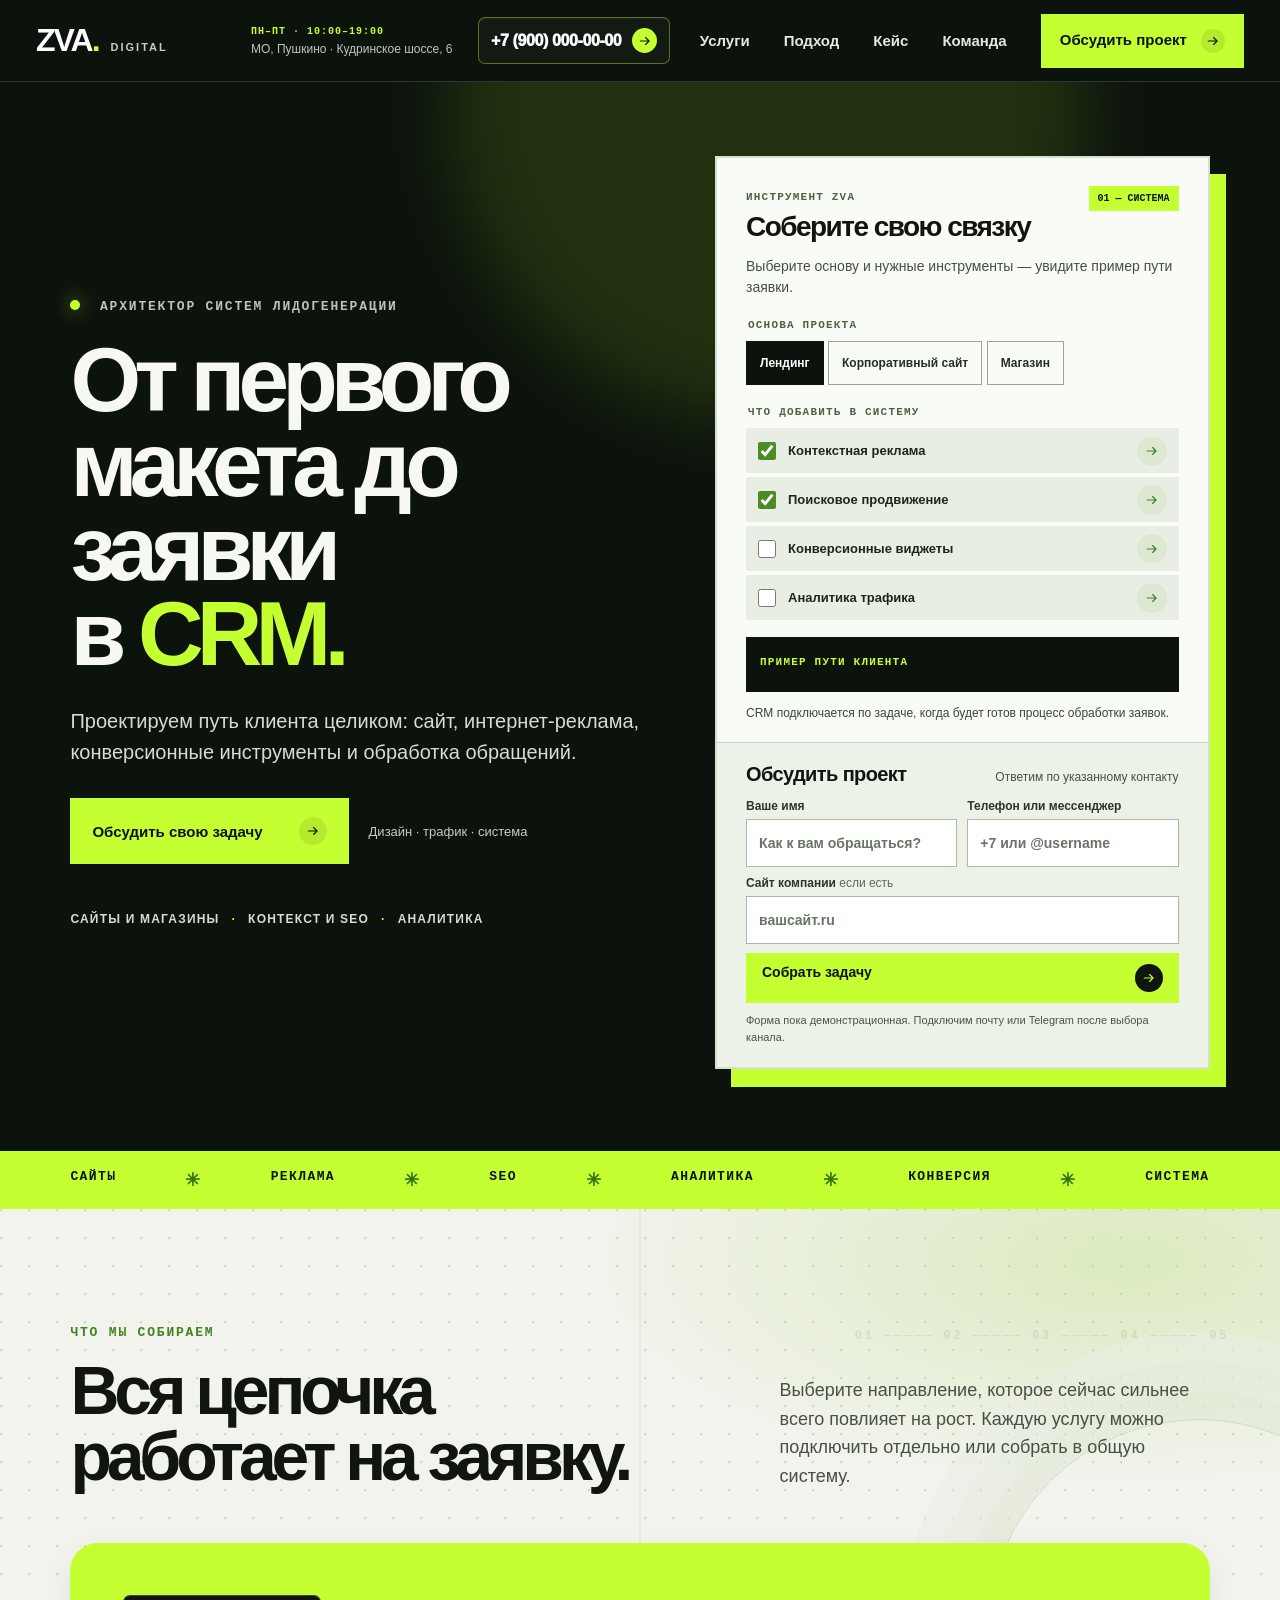
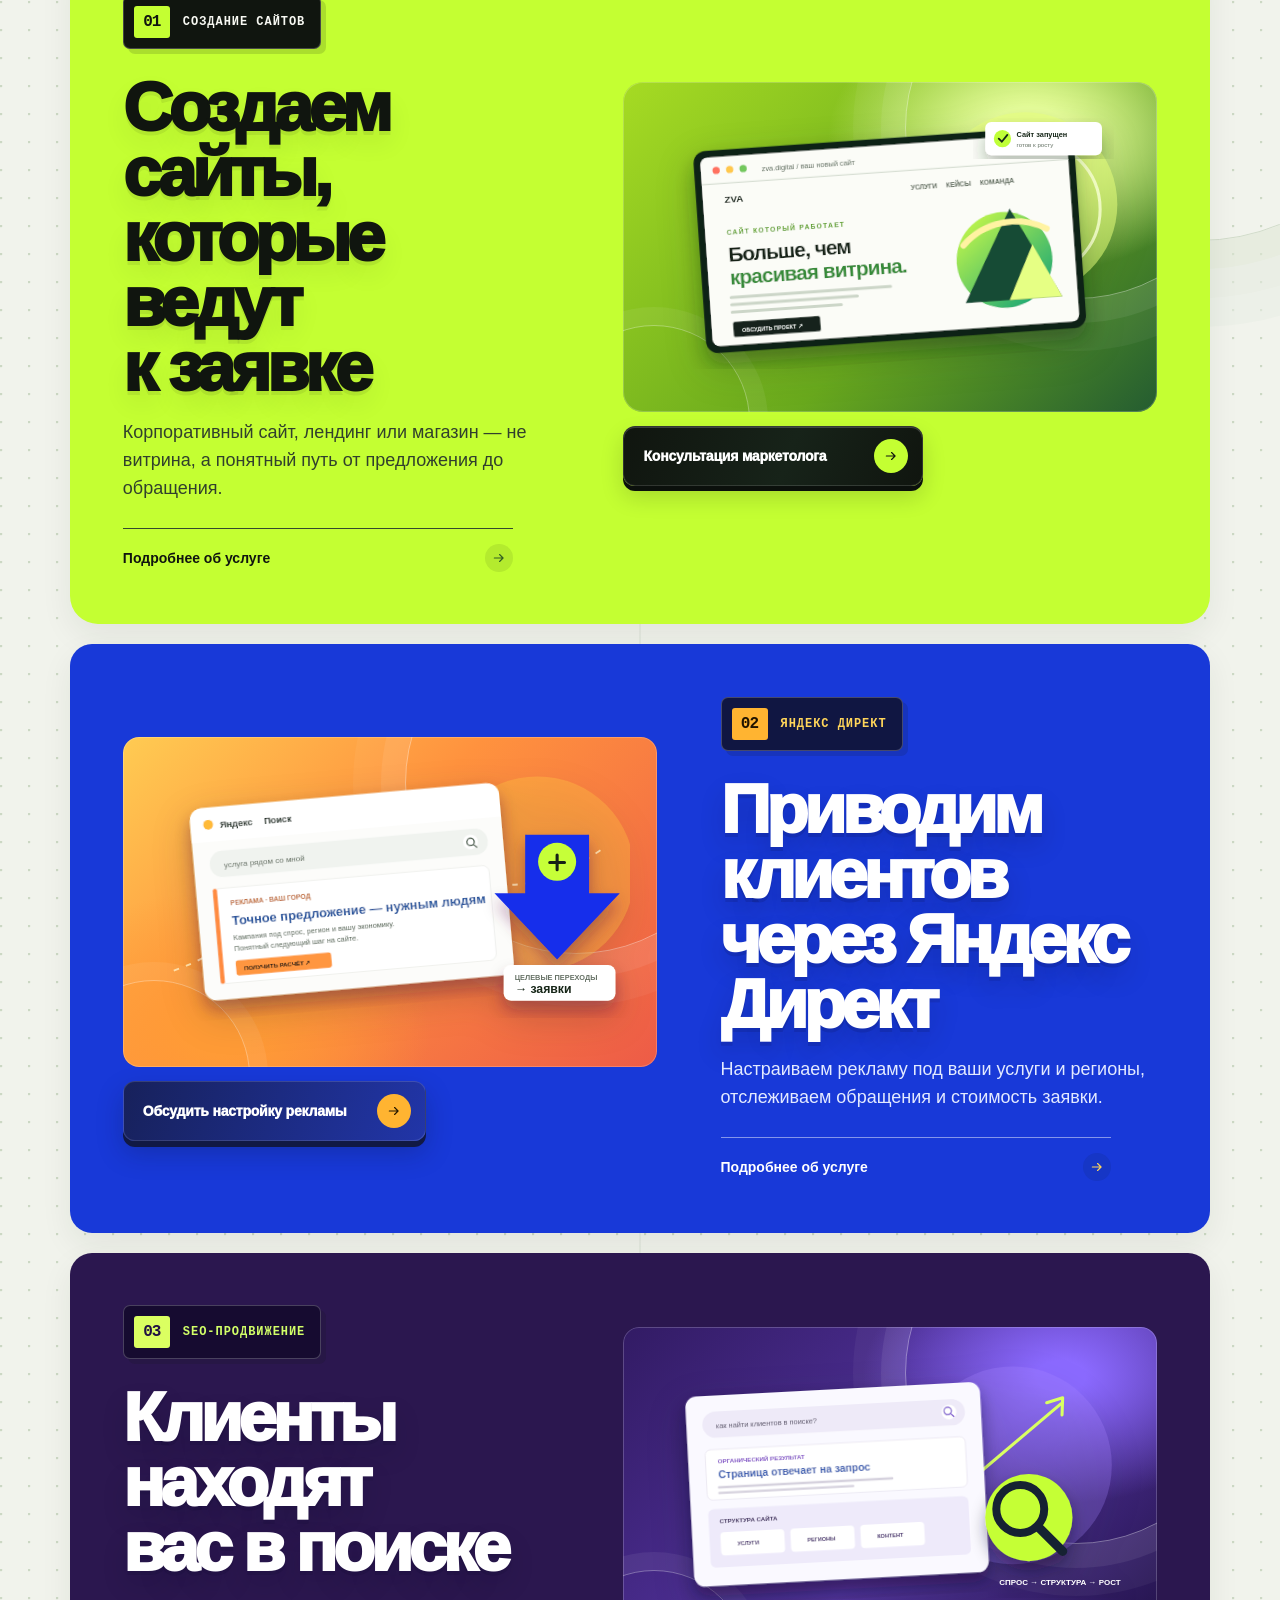
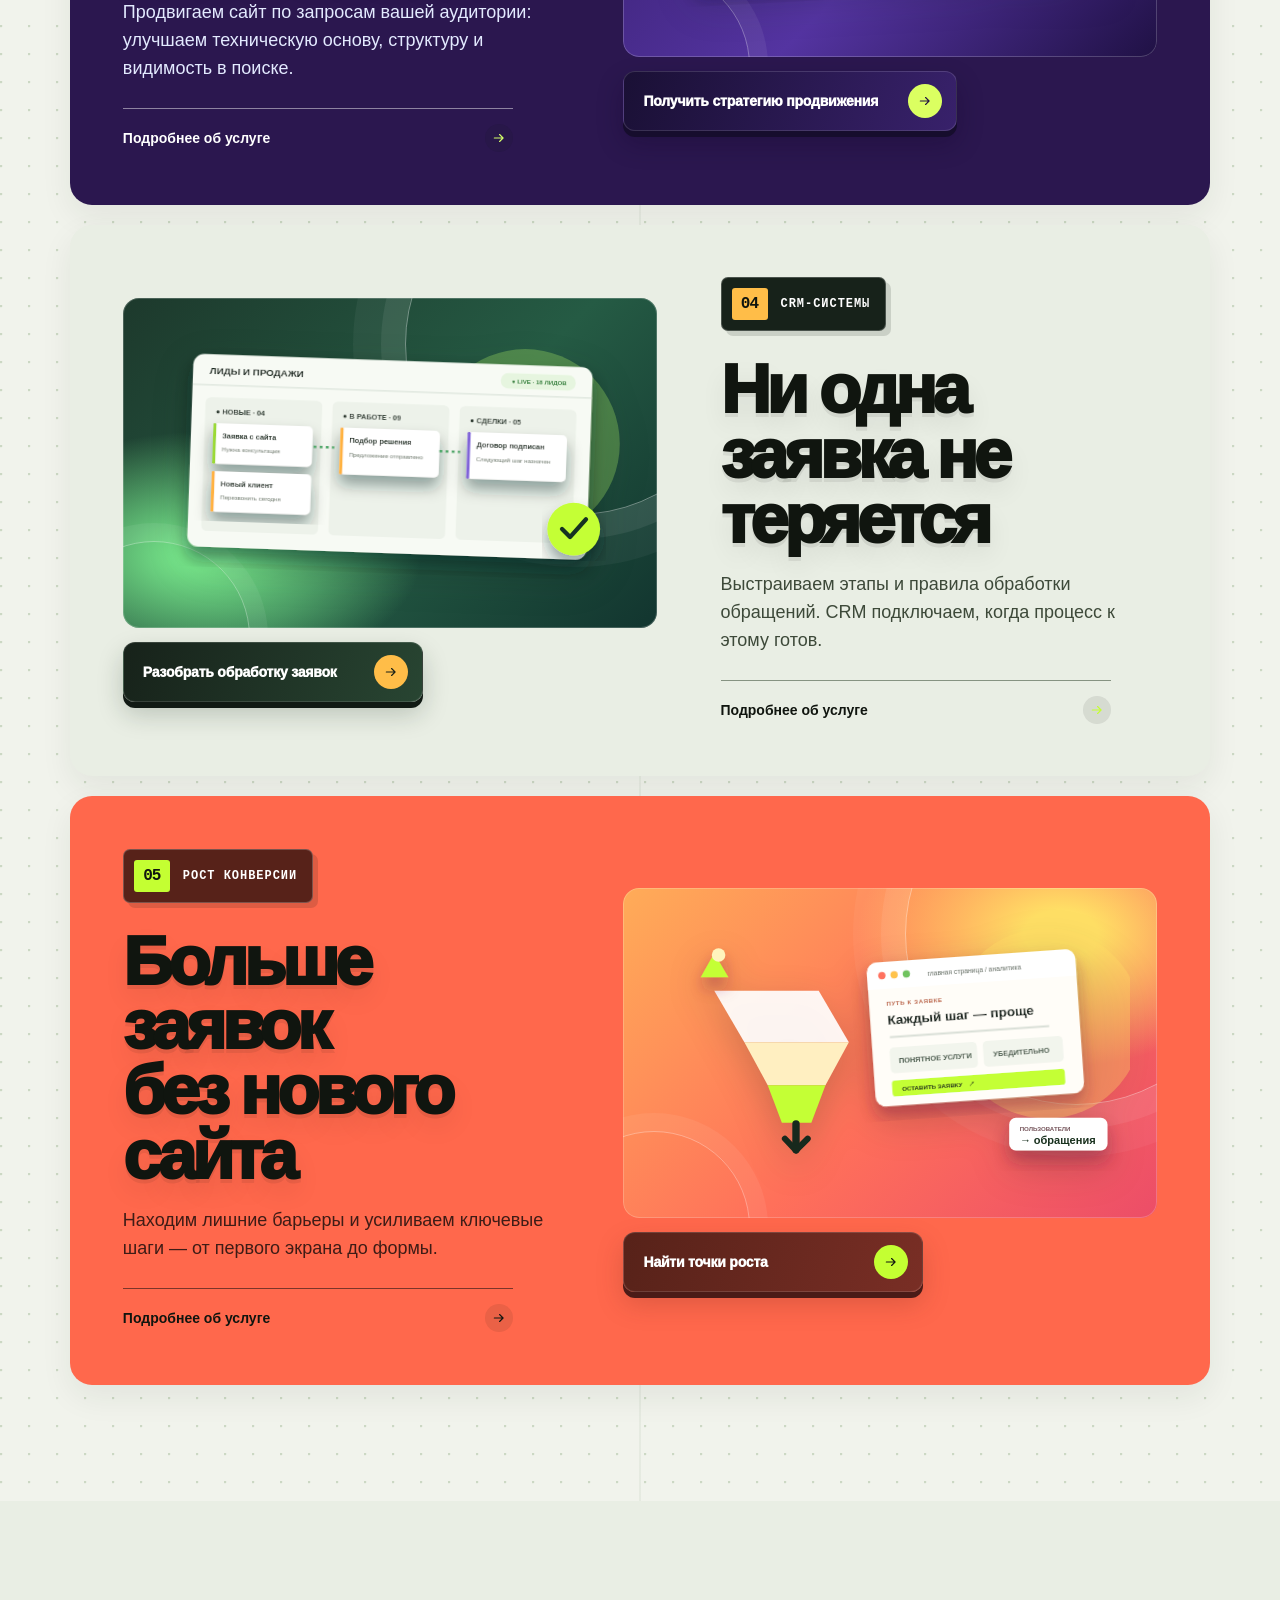
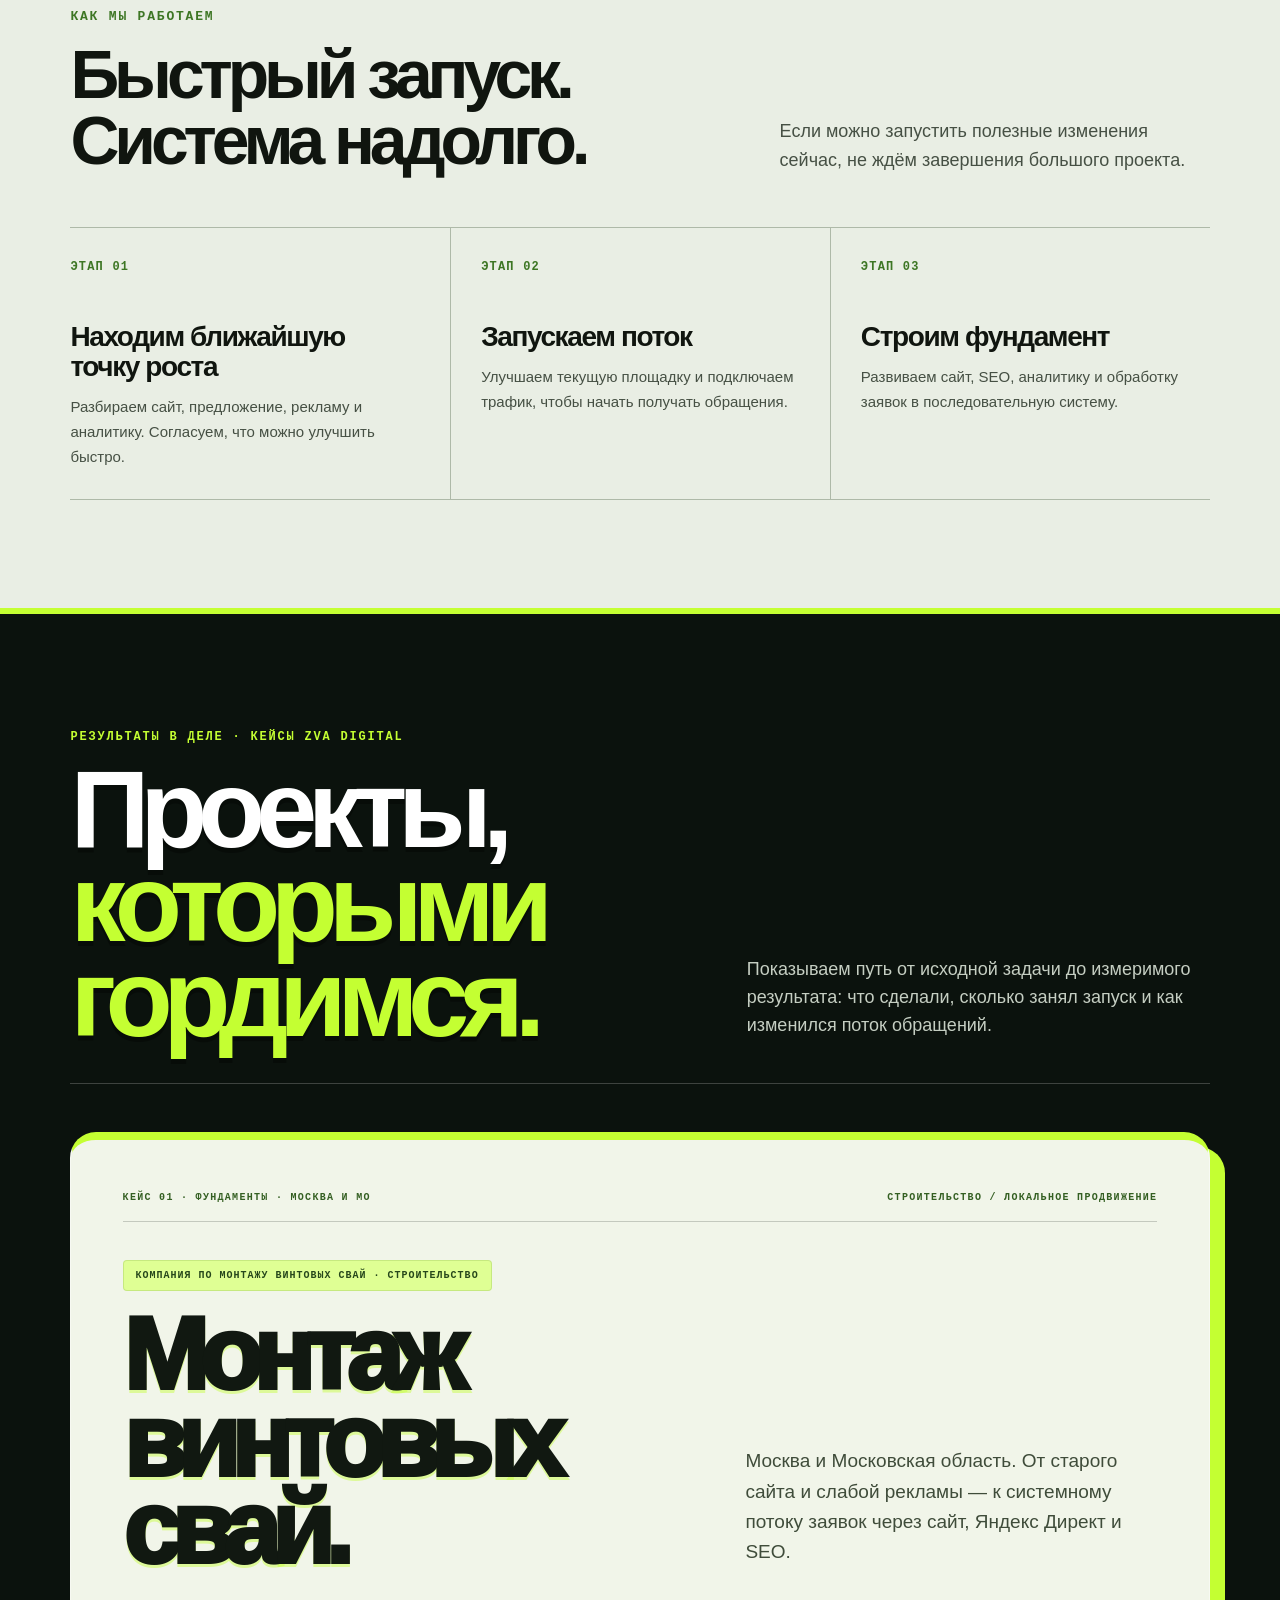
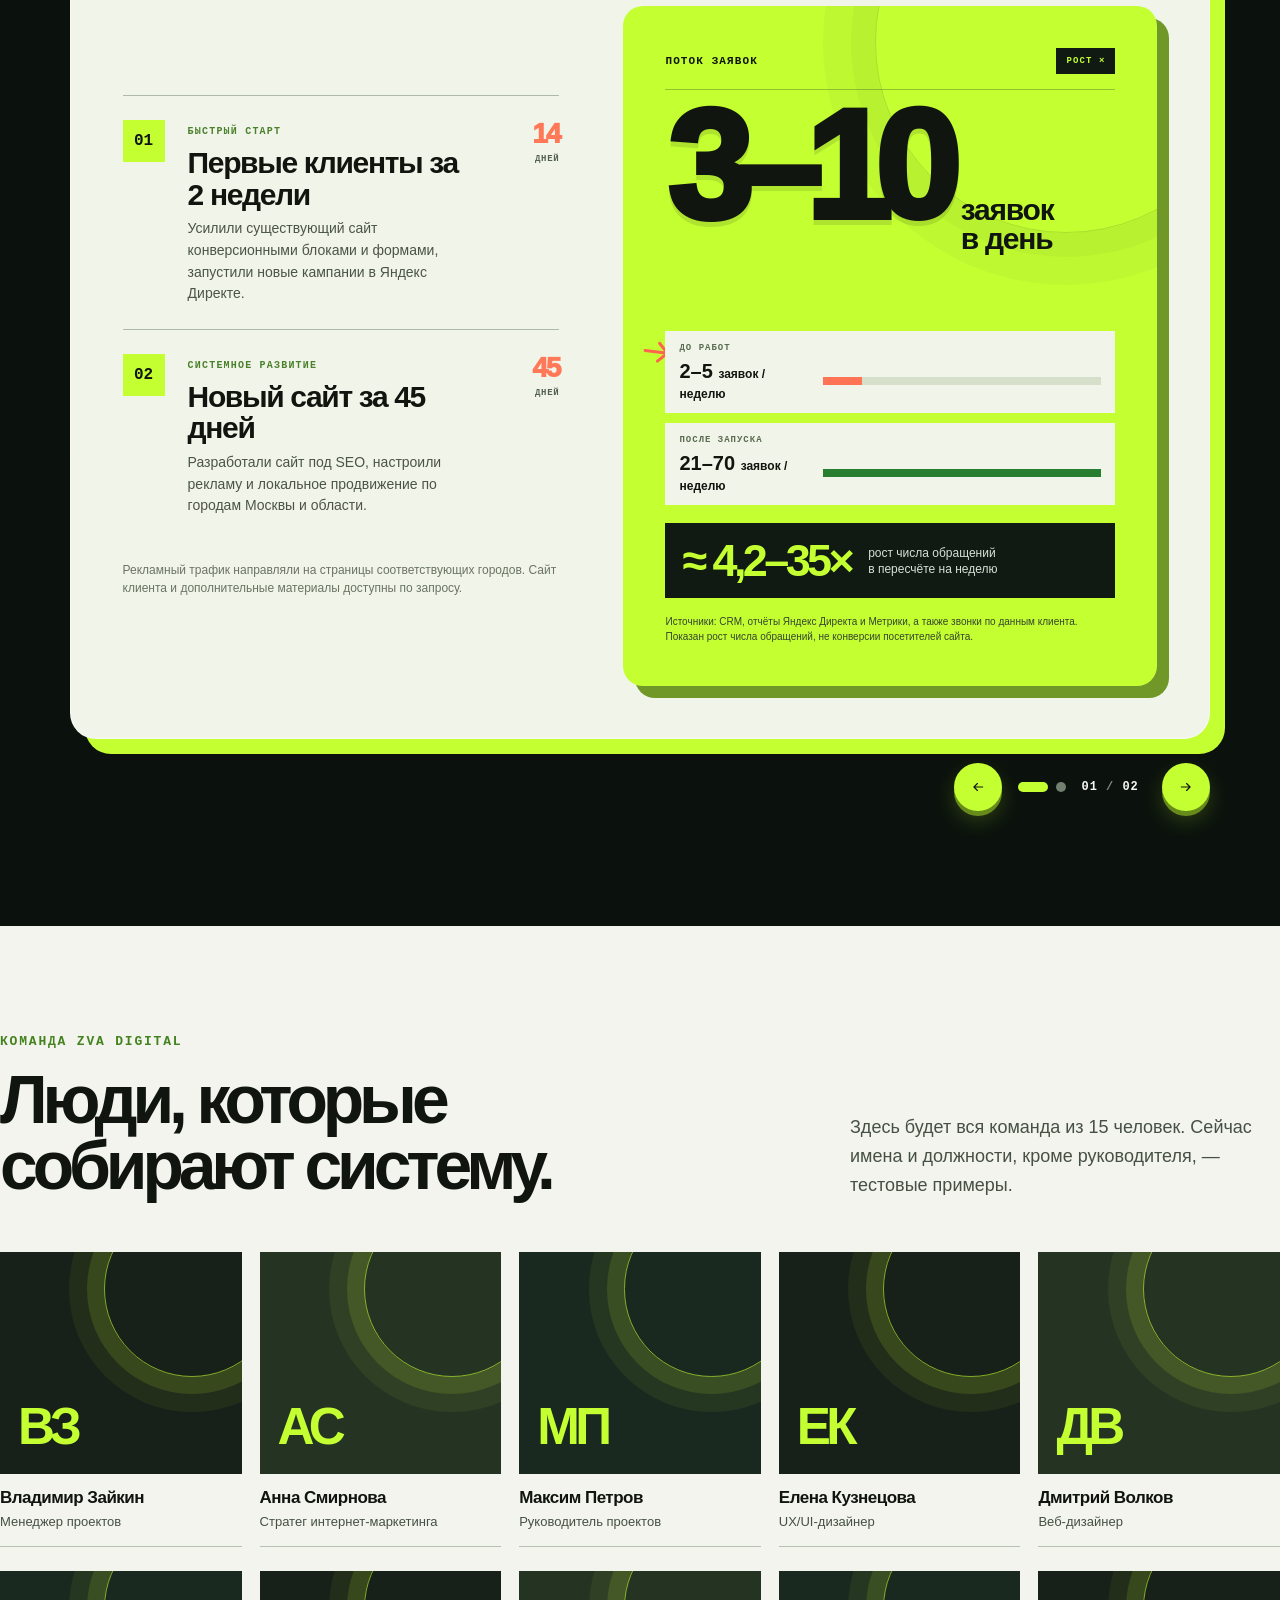
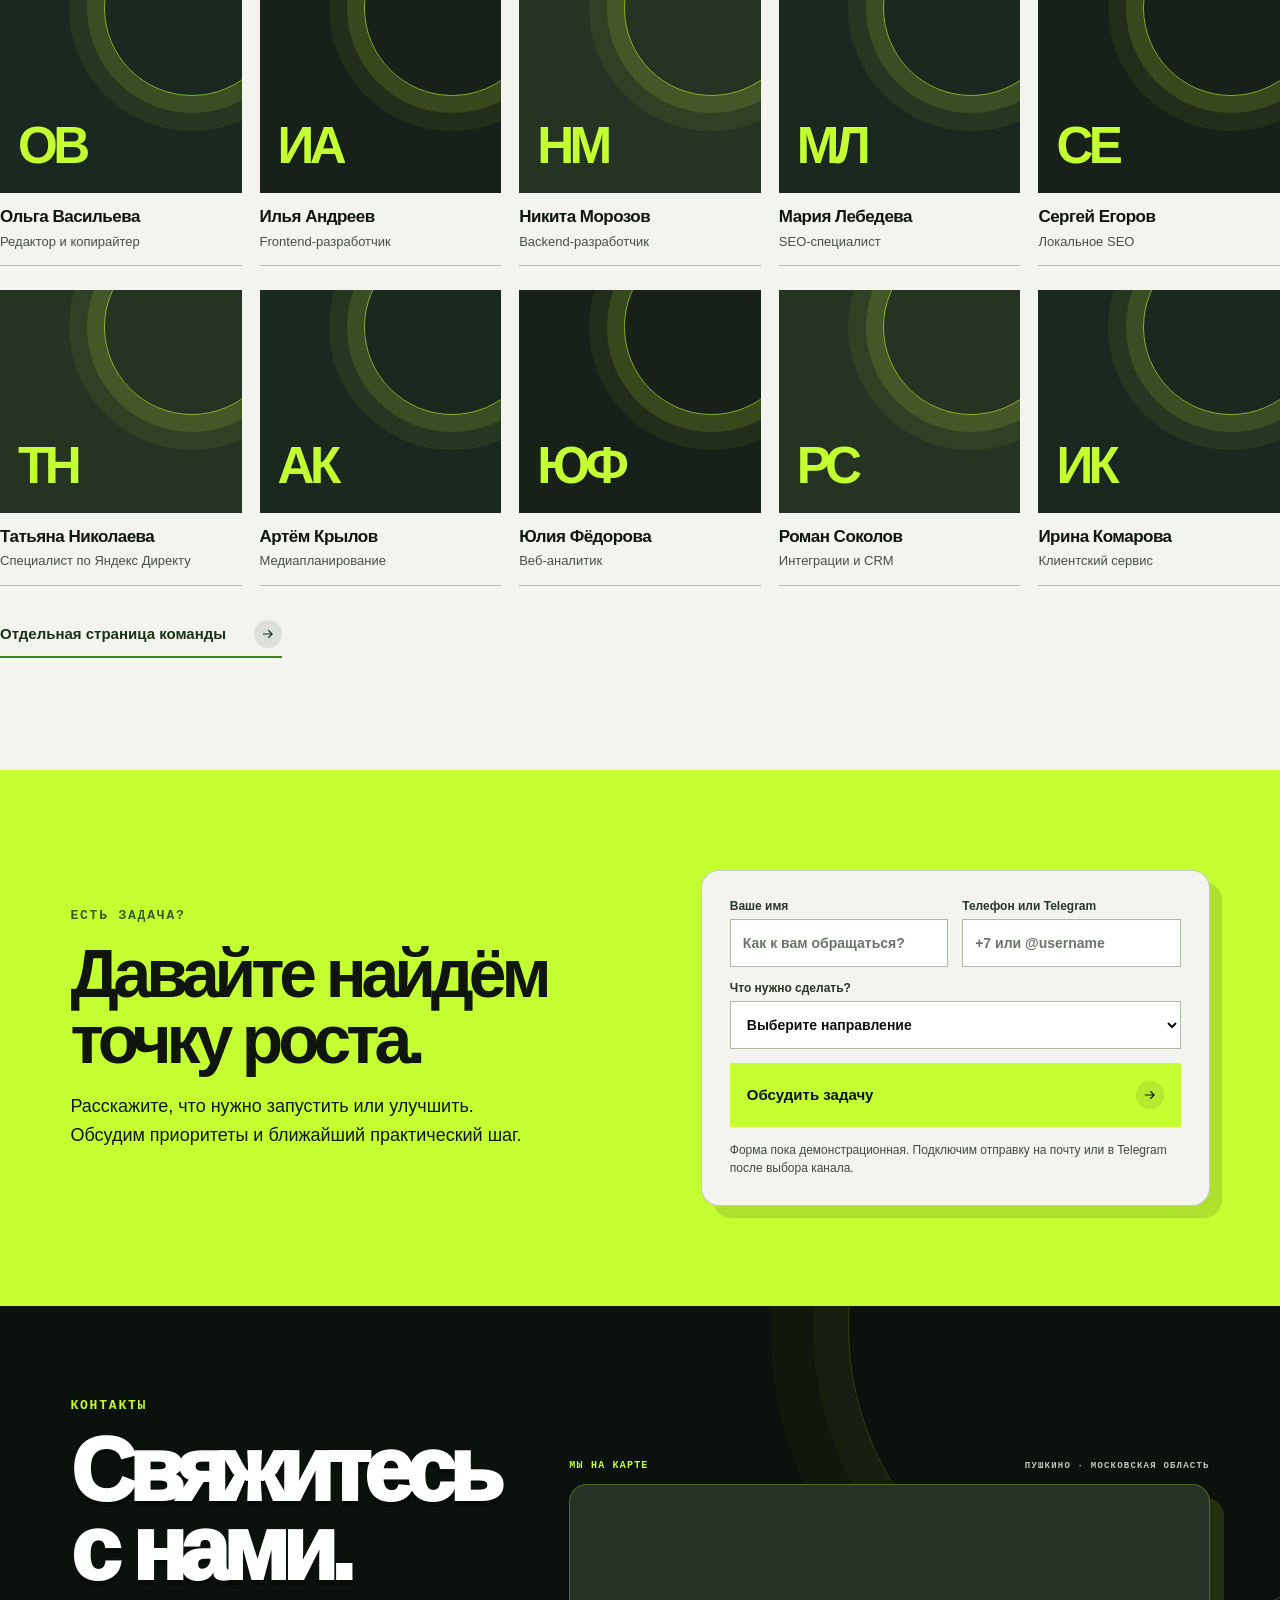
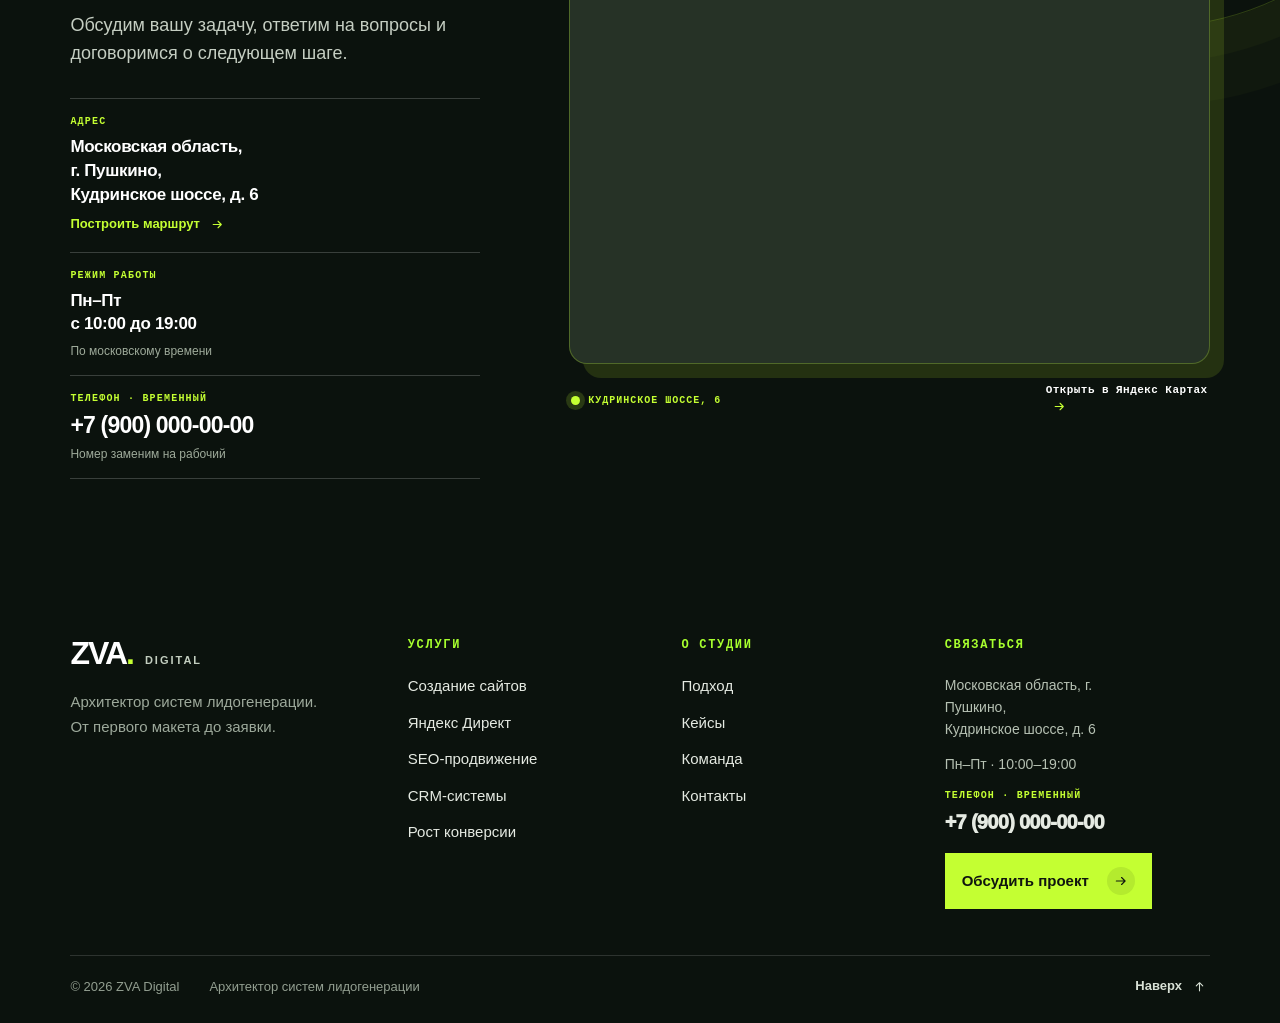
==== commit d194ebeb: "Обновить дизайн и текст кнопки поп-апа" ====
--- a/index.html
+++ b/index.html
@@ -2,24 +2,25 @@
 <html lang="ru">
 <head>
   <meta charset="utf-8">
-  <link rel="icon" type="image/svg+xml" href="favicon.svg?v=20261112-1">
+  <link rel="icon" type="image/svg+xml" href="/favicon.svg?v=20261112-2">
   <meta name="viewport" content="width=device-width, initial-scale=1">
   <meta name="theme-color" content="#0c130d">
   <meta name="description" content="ZVA Digital проектирует и запускает системы лидогенерации: сайты, интернет-реклама, SEO, аналитика и конверсионные инструменты.">
+  <link rel="canonical" href="https://zva.digital/">
   <meta property="og:title" content="ZVA Digital — от первого макета до заявки">
   <meta property="og:description" content="Архитектор систем лидогенерации в интернет-маркетинге.">
   <meta property="og:type" content="website">
   <title>ZVA Digital — от первого макета до заявки</title>
-  <link rel="stylesheet" href="styles.css?v=20261110-26">
-  <script src="script.js?v=20261110-3" defer></script>
+  <link rel="stylesheet" href="/styles.css?v=20261112-2">
+  <script src="/script.js?v=20261112-2" defer></script>
 </head>
 <body>
   <header class="site-header">
-    <a class="brand" href="#top" aria-label="ZVA Digital — на главную"><strong>ZVA<span>.</span></strong><small>DIGITAL</small></a><div class="header-contact" aria-label="График работы, адрес и телефон"><div class="header-contact-info"><small>ПН–ПТ · 10:00–19:00</small><span>МО, Пушкино · Кудринское шоссе, 6</span></div><a class="header-phone" href="tel:+79000000000"><strong>+7 (900) 000-00-00</strong><b aria-hidden="true">↗</b></a></div>
+    <a class="brand" href="/" aria-label="ZVA Digital — на главную"><strong>ZVA<span>.</span></strong><small>DIGITAL</small></a><div class="header-contact" aria-label="График работы, адрес и телефон"><div class="header-contact-info"><small>ПН–ПТ · 10:00–19:00</small><span>МО, Пушкино · Кудринское шоссе, 6</span></div><a class="header-phone" href="tel:+79000000000"><strong>+7 (900) 000-00-00</strong><b aria-hidden="true">↗</b></a></div>
     <button class="menu-toggle" type="button" aria-expanded="false" aria-controls="main-nav" aria-label="Открыть меню"><span></span><span></span></button>
     <nav class="main-nav" id="main-nav" aria-label="Основная навигация">
       <a href="#services">Услуги</a><a href="#approach">Подход</a><a href="#case">Кейс</a><a href="#team">Команда</a>
-      <a class="nav-cta" href="#contact">Обсудить проект <span>↗</span></a>
+      <a class="nav-cta" href="#contact" data-open-modal>Обсудить проект <span>↗</span></a>
     </nav>
   </header>
 
@@ -29,7 +30,7 @@
         <p class="eyebrow"><span class="dot"></span> АРХИТЕКТОР СИСТЕМ ЛИДОГЕНЕРАЦИИ</p>
         <h1 id="hero-title">От первого<br>макета до заявки<br>в <em>CRM.</em></h1>
         <p class="hero-intro">Проектируем путь клиента целиком: сайт, интернет-реклама, конверсионные инструменты и обработка обращений.</p>
-        <div class="hero-actions"><a class="button button-accent" href="#contact">Обсудить свою задачу <b>↗</b></a><span>Дизайн · трафик · система</span></div>
+        <div class="hero-actions"><a class="button button-accent" href="#contact" data-open-modal>Обсудить свою задачу <b>↗</b></a><span>Дизайн · трафик · система</span></div>
         <div class="hero-service-note"><span>САЙТЫ И МАГАЗИНЫ</span><i>·</i><span>КОНТЕКСТ И SEO</span><i>·</i><span>АНАЛИТИКА</span></div>
       </div>
       <aside class="lead-builder" aria-label="Конструктор системы и форма проекта">
@@ -69,24 +70,24 @@
       <div class="section-lead"><div><p class="section-kicker">ЧТО МЫ СОБИРАЕМ</p><h2>Вся цепочка<br>работает на заявку.</h2></div><p>Выберите направление, которое сейчас сильнее всего повлияет на рост. Каждую услугу можно подключить отдельно или собрать в общую систему.</p></div>
       <div class="service-cards">
         <article class="service-card service-card--sites">
-          <div class="service-copy"><span class="service-card-index"><b>01</b><i>СОЗДАНИЕ САЙТОВ</i></span><h3>Создаем сайты,<br>которые ведут<br>к заявке</h3><p>Корпоративный сайт, лендинг или магазин — не витрина, а понятный путь от предложения до обращения.</p><a class="service-card-link" href="sites.html">Подробнее об услуге <b>↗</b></a></div>
-          <div class="service-visual-column"><div class="service-art service-art--browser"><img src="images/service-sites.svg" alt="" loading="lazy" decoding="async"></div><button class="service-action" type="button" data-service="Сайты">Консультация маркетолога<b>↗</b></button></div>
+          <div class="service-copy"><span class="service-card-index"><b>01</b><i>СОЗДАНИЕ САЙТОВ</i></span><h3>Создаем сайты,<br>которые ведут<br>к заявке</h3><p>Корпоративный сайт, лендинг или магазин — не витрина, а понятный путь от предложения до обращения.</p><a class="service-card-link" href="/sites/">Подробнее об услуге <b>↗</b></a></div>
+          <div class="service-visual-column"><div class="service-art service-art--browser"><img src="/images/service-sites.svg" alt="" loading="lazy" decoding="async"></div><button class="service-action" type="button" data-service="Сайты">Консультация маркетолога<b>↗</b></button></div>
         </article>
         <article class="service-card service-card--direct service-card--flip">
-          <div class="service-copy"><span class="service-card-index"><b>02</b><i>ЯНДЕКС ДИРЕКТ</i></span><h3>Приводим клиентов<br>через Яндекс Директ</h3><p>Настраиваем рекламу под ваши услуги и регионы, отслеживаем обращения и стоимость заявки.</p><a class="service-card-link" href="yandex-direct.html">Подробнее об услуге <b>↗</b></a></div>
-          <div class="service-visual-column"><div class="service-art service-art--ads"><img src="images/service-direct.svg" alt="" loading="lazy" decoding="async"></div><button class="service-action" type="button" data-service="Контекстная реклама">Обсудить настройку рекламы<b>↗</b></button></div>
+          <div class="service-copy"><span class="service-card-index"><b>02</b><i>ЯНДЕКС ДИРЕКТ</i></span><h3>Приводим клиентов<br>через Яндекс Директ</h3><p>Настраиваем рекламу под ваши услуги и регионы, отслеживаем обращения и стоимость заявки.</p><a class="service-card-link" href="/yandex-direct/">Подробнее об услуге <b>↗</b></a></div>
+          <div class="service-visual-column"><div class="service-art service-art--ads"><img src="/images/service-direct.svg" alt="" loading="lazy" decoding="async"></div><button class="service-action" type="button" data-service="Контекстная реклама">Обсудить настройку рекламы<b>↗</b></button></div>
         </article>
         <article class="service-card service-card--seo">
-          <div class="service-copy"><span class="service-card-index"><b>03</b><i>SEO-ПРОДВИЖЕНИЕ</i></span><h3>Клиенты находят<br>вас в поиске</h3><p>Продвигаем сайт по запросам вашей аудитории: улучшаем техническую основу, структуру и видимость в поиске.</p><a class="service-card-link" href="seo.html">Подробнее об услуге <b>↗</b></a></div>
-          <div class="service-visual-column"><div class="service-art service-art--seo"><img src="images/service-seo.svg" alt="" loading="lazy" decoding="async"></div><button class="service-action" type="button" data-service="SEO-продвижение">Получить стратегию продвижения<b>↗</b></button></div>
+          <div class="service-copy"><span class="service-card-index"><b>03</b><i>SEO-ПРОДВИЖЕНИЕ</i></span><h3>Клиенты находят<br>вас в поиске</h3><p>Продвигаем сайт по запросам вашей аудитории: улучшаем техническую основу, структуру и видимость в поиске.</p><a class="service-card-link" href="/seo/">Подробнее об услуге <b>↗</b></a></div>
+          <div class="service-visual-column"><div class="service-art service-art--seo"><img src="/images/service-seo.svg" alt="" loading="lazy" decoding="async"></div><button class="service-action" type="button" data-service="SEO-продвижение">Получить стратегию продвижения<b>↗</b></button></div>
         </article>
         <article class="service-card service-card--crm service-card--flip">
-          <div class="service-copy"><span class="service-card-index"><b>04</b><i>CRM-СИСТЕМЫ</i></span><h3>Ни одна<br>заявка не<br>теряется</h3><p>Выстраиваем этапы и правила обработки обращений. CRM подключаем, когда процесс к этому готов.</p><a class="service-card-link" href="crm.html">Подробнее об услуге <b>↗</b></a></div>
-          <div class="service-visual-column"><div class="service-art service-art--crm-board"><img src="images/service-crm.svg" alt="" loading="lazy" decoding="async"></div><button class="service-action" type="button" data-service="CRM-системы">Разобрать обработку заявок<b>↗</b></button></div>
+          <div class="service-copy"><span class="service-card-index"><b>04</b><i>CRM-СИСТЕМЫ</i></span><h3>Ни одна<br>заявка не<br>теряется</h3><p>Выстраиваем этапы и правила обработки обращений. CRM подключаем, когда процесс к этому готов.</p><a class="service-card-link" href="/crm/">Подробнее об услуге <b>↗</b></a></div>
+          <div class="service-visual-column"><div class="service-art service-art--crm-board"><img src="/images/service-crm.svg" alt="" loading="lazy" decoding="async"></div><button class="service-action" type="button" data-service="CRM-системы">Разобрать обработку заявок<b>↗</b></button></div>
         </article>
         <article class="service-card service-card--conversion">
-          <div class="service-copy"><span class="service-card-index"><b>05</b><i>РОСТ КОНВЕРСИИ</i></span><h3>Больше заявок<br>без нового сайта</h3><p>Находим лишние барьеры и усиливаем ключевые шаги — от первого экрана до формы.</p><a class="service-card-link" href="conversion.html">Подробнее об услуге <b>↗</b></a></div>
-          <div class="service-visual-column"><div class="service-art service-art--journey-visual"><img src="images/service-conversion.svg" alt="" loading="lazy" decoding="async"></div><button class="service-action" type="button" data-service="Рост конверсии">Найти точки роста<b>↗</b></button></div>
+          <div class="service-copy"><span class="service-card-index"><b>05</b><i>РОСТ КОНВЕРСИИ</i></span><h3>Больше заявок<br>без нового сайта</h3><p>Находим лишние барьеры и усиливаем ключевые шаги — от первого экрана до формы.</p><a class="service-card-link" href="/conversion/">Подробнее об услуге <b>↗</b></a></div>
+          <div class="service-visual-column"><div class="service-art service-art--journey-visual"><img src="/images/service-conversion.svg" alt="" loading="lazy" decoding="async"></div><button class="service-action" type="button" data-service="Рост конверсии">Найти точки роста<b>↗</b></button></div>
         </article>
       </div>
     </section>
@@ -167,7 +168,7 @@
         <article class="person"><div class="portrait">РС</div><h3>Роман Соколов</h3><p>Интеграции и CRM</p></article>
         <article class="person"><div class="portrait">ИК</div><h3>Ирина Комарова</h3><p>Клиентский сервис</p></article>
       </div>
-      <a class="team-link" href="team.html">Отдельная страница команды <span>↗</span></a>
+      <a class="team-link" href="/team/">Отдельная страница команды <span>↗</span></a>
     </section>
 
     <section class="contact-section" id="contact">
@@ -202,13 +203,61 @@
   </main>
   <footer class="site-footer">
     <div class="footer-main">
-      <div class="footer-identity"><a class="brand" href="#top"><strong>ZVA<span>.</span></strong><small>DIGITAL</small></a><p>Архитектор систем лидогенерации.<br>От первого макета до заявки.</p></div>
-      <nav class="footer-nav" aria-label="Услуги"><strong>УСЛУГИ</strong><a href="sites.html">Создание сайтов</a><a href="yandex-direct.html">Яндекс Директ</a><a href="seo.html">SEO-продвижение</a><a href="crm.html">CRM-системы</a><a href="conversion.html">Рост конверсии</a></nav>
-      <nav class="footer-nav" aria-label="Разделы сайта"><strong>О СТУДИИ</strong><a href="#approach">Подход</a><a href="#case">Кейсы</a><a href="team.html">Команда</a><a href="#contact">Контакты</a></nav>
-      <div class="footer-contact"><strong>СВЯЗАТЬСЯ</strong><span>Московская область, г. Пушкино,<br>Кудринское шоссе, д. 6</span><span>Пн–Пт · 10:00–19:00</span><a class="footer-phone" href="tel:+79000000000"><small>ТЕЛЕФОН · ВРЕМЕННЫЙ</small><b>+7 (900) 000-00-00</b></a><a class="footer-cta" href="#contact">Обсудить проект <span class="mobile-arrow">↗</span></a></div>
+      <div class="footer-identity"><a class="brand" href="/"><strong>ZVA<span>.</span></strong><small>DIGITAL</small></a><p>Архитектор систем лидогенерации.<br>От первого макета до заявки.</p></div>
+      <nav class="footer-nav" aria-label="Услуги"><strong>УСЛУГИ</strong><a href="/sites/">Создание сайтов</a><a href="/yandex-direct/">Яндекс Директ</a><a href="/seo/">SEO-продвижение</a><a href="/crm/">CRM-системы</a><a href="/conversion/">Рост конверсии</a></nav>
+      <nav class="footer-nav" aria-label="Разделы сайта"><strong>О СТУДИИ</strong><a href="#approach">Подход</a><a href="#case">Кейсы</a><a href="/team/">Команда</a><a href="#contact">Контакты</a></nav>
+      <div class="footer-contact"><strong>СВЯЗАТЬСЯ</strong><span>Московская область, г. Пушкино,<br>Кудринское шоссе, д. 6</span><span>Пн–Пт · 10:00–19:00</span><a class="footer-phone" href="tel:+79000000000"><small>ТЕЛЕФОН · ВРЕМЕННЫЙ</small><b>+7 (900) 000-00-00</b></a><a class="footer-cta" href="#contact" data-open-modal>Обсудить проект <span class="mobile-arrow">↗</span></a></div>
     </div>
     <div class="footer-bottom"><span>© 2026 ZVA Digital</span><span>Архитектор систем лидогенерации</span><a href="#top">Наверх <span class="external-arrow external-arrow-up">↑</span></a></div>
   </footer>
-  <div class="service-modal" id="service-modal" hidden><div class="service-modal-backdrop" data-modal-close></div><section class="service-modal-dialog" role="dialog" aria-modal="true" aria-labelledby="service-modal-title"><button class="service-modal-close" type="button" aria-label="Закрыть форму" data-modal-close>×</button><p class="section-kicker">ОБСУДИМ ВАШУ ЗАДАЧУ</p><h2 id="service-modal-title">Обсудим услугу</h2><p class="service-modal-intro">Оставьте контакт — уточним задачу и подскажем следующий шаг.</p><form class="service-modal-form" id="service-modal-form"><input type="hidden" name="service"><label>Ваше имя<input name="name" autocomplete="name" placeholder="Как к вам обращаться?" required></label><label>Телефон или Telegram<input name="contact" autocomplete="tel" placeholder="+7 или @username" required></label><button class="service-modal-submit" type="submit">Отправить запрос <b>↗</b></button><p class="service-modal-note" aria-live="polite">Форма пока демонстрационная. Подключим отправку на почту или в Telegram после выбора канала.</p></form></section></div>
+  <div class="service-modal" id="service-modal" hidden>
+    <button class="service-modal-backdrop" type="button" aria-label="Закрыть окно" data-modal-close></button>
+    <section class="service-modal-dialog" role="dialog" aria-modal="true" aria-labelledby="service-modal-title" aria-describedby="service-modal-intro">
+      <div class="modal-story" data-visual="system">
+        <p class="modal-story-kicker">ZVA DIGITAL / ПРОЕКТНАЯ СИСТЕМА</p>
+        <div class="modal-visual" id="modal-visual" aria-hidden="true"></div>
+        <div class="modal-story-copy">
+          <h3 id="modal-story-title">Маркетинг,<br><em>собранный в систему.</em></h3>
+          <p id="modal-story-description">Свяжем сайт, привлечение трафика и обработку обращений в одну рабочую систему.</p>
+          <ol class="modal-steps">
+            <li><b>01</b><span><strong>Контекст</strong>Уточним цель и исходные данные.</span></li>
+            <li><b>02</b><span><strong>Приоритет</strong>Выберем главный рычаг роста.</span></li>
+            <li><b>03</b><span><strong>План</strong>Согласуем следующий шаг.</span></li>
+          </ol>
+        </div>
+        <div class="modal-story-bottom" id="modal-story-bottom">ЗАДАЧА → ПРИОРИТЕТ → СИСТЕМА</div>
+      </div>
+      <div class="modal-form-column">
+        <button class="service-modal-close" type="button" aria-label="Закрыть форму" data-modal-close>×</button>
+        <p class="section-kicker">КОРОТКИЙ БРИФ · 1 МИНУТА</p>
+        <h2 id="service-modal-title">С чего начнём?</h2>
+        <p class="service-modal-intro" id="service-modal-intro">Выберите направление и оставьте контакт — уточним задачу и предложим подходящий следующий шаг.</p>
+        <form class="service-modal-form" id="service-modal-form">
+          <label class="modal-field--wide">Направление
+            <select name="service" required>
+              <option value="" selected disabled>Выберите направление</option>
+              <option value="Сайты">Создание сайта</option>
+              <option value="Контекстная реклама">Яндекс Директ</option>
+              <option value="SEO-продвижение">SEO-продвижение</option>
+              <option value="CRM-системы">CRM и обработка заявок</option>
+              <option value="Рост конверсии">Рост конверсии сайта</option>
+              <option value="Комплексный проект">Комплексный проект</option>
+            </select>
+          </label>
+          <label>Ваше имя
+            <input name="name" autocomplete="name" placeholder="Как к вам обращаться?" required>
+          </label>
+          <label>Телефон или Telegram
+            <input name="contact" autocomplete="tel" placeholder="+7 или @username" required>
+          </label>
+          <label class="modal-field--wide">Сайт компании <span class="modal-optional">если уже есть</span>
+            <input name="site" autocomplete="url" placeholder="вашсайт.ru">
+          </label>
+          <button class="service-modal-submit" type="submit"><span id="service-modal-submit-label">Оставить заявку</span> <b aria-hidden="true">→</b></button>
+          <p class="service-modal-note" aria-live="polite">Форма пока демонстрационная: после согласования канала подключим отправку на почту или в Telegram.</p>
+        </form>
+      </div>
+    </section>
+  </div>
 </body>
-</html>
+</html>
--- a/styles.css
+++ b/styles.css
@@ -463,3 +463,84 @@
 @media(max-width:760px){.header-phone b{width:22px;height:22px}.nav-cta span{width:22px;height:22px}.button b,.service-card-link b,.team-link span,.contact-submit span,.footer-cta .mobile-arrow,.service-modal-submit b{width:24px;height:24px}.tool-group label b{width:30px;height:30px}.service-action b{width:34px;height:34px}.case-prev,.case-next{width:42px;height:42px}}
 
 .external-arrow{position:relative;display:inline-grid;place-items:center;vertical-align:middle;width:20px;height:20px;margin-left:4px;font-size:0!important;line-height:0!important}.external-arrow:after{content:"";position:absolute;inset:0;margin:auto;width:13px;height:13px;background:currentColor;-webkit-mask:var(--zva-arrow-mask) center/contain no-repeat;mask:var(--zva-arrow-mask) center/contain no-repeat}.external-arrow-up:after{transform:rotate(-90deg)}.external-arrow-left:after{transform:rotate(180deg)}
+
+
+/* Project inquiry modal: an editorial brief, not a bare contact box. */
+.service-modal[hidden]{display:none!important}
+.service-modal{position:fixed;z-index:1200;inset:0;display:grid;place-items:center;padding:clamp(12px,3vw,36px)}
+.service-modal-backdrop{position:absolute;inset:0;border:0;background:rgba(5,12,7,.82);backdrop-filter:blur(10px);cursor:pointer;animation:modal-fade-in .24s ease both}
+.service-modal-dialog{position:relative;z-index:1;display:grid;grid-template-columns:.92fr 1.08fr;width:min(100%,980px);max-height:min(90vh,820px);overflow:auto;border:1px solid rgba(255,255,255,.24);border-radius:24px;background:#f5f7f0;color:#10150f;box-shadow:0 32px 100px #0008,12px 14px 0 #c4ff3230;animation:modal-rise-in .34s cubic-bezier(.2,.8,.2,1) both}
+.modal-story{position:relative;display:flex;flex-direction:column;justify-content:space-between;min-height:580px;overflow:hidden;padding:clamp(28px,4vw,48px);background:#10190f;color:#f7f8f2}
+.modal-story:before,.modal-story:after{position:absolute;content:"";pointer-events:none}
+.modal-story:before{inset:0;background:radial-gradient(circle at 100% 0%,rgba(196,255,50,.18),transparent 38%),linear-gradient(135deg,transparent 65%,rgba(196,255,50,.05))}
+.modal-story:after{right:-80px;bottom:-90px;width:260px;height:260px;border:1px solid rgba(196,255,50,.25);border-radius:50%;box-shadow:0 0 0 24px rgba(196,255,50,.04),0 0 0 50px rgba(196,255,50,.035)}
+.modal-story-top,.modal-story-bottom,.modal-story-copy{position:relative;z-index:1}
+.modal-story-kicker{margin:0;color:#c4ff32;font:900 11px var(--mono);letter-spacing:.14em}
+.modal-story-copy{margin:auto 0;padding:32px 0}
+.modal-story-copy h3{max-width:440px;margin:0;font-size:clamp(36px,4.6vw,58px);line-height:.96;letter-spacing:-.065em}
+.modal-story-copy h3 em{color:#c4ff32;font-style:normal}
+.modal-story-copy>p{max-width:390px;margin:20px 0 0;color:#c4ccbf;font-size:15px;line-height:1.55}
+.modal-steps{display:grid;gap:0;margin:25px 0 0;padding:0;list-style:none}
+.modal-steps li{display:grid;grid-template-columns:38px 1fr;gap:10px;align-items:start;padding:13px 0;border-top:1px solid #ffffff24}
+.modal-steps li>b{color:#c4ff32;font:800 11px var(--mono)}
+.modal-steps li span{color:#dce3d8;font-size:13px;line-height:1.4}
+.modal-steps li strong{display:block;margin-bottom:3px;color:#fff;font-size:14px}
+.modal-story-bottom{display:flex;align-items:center;gap:12px;color:#b5bfae;font:700 10px var(--mono);letter-spacing:.1em}
+.modal-story-bottom:before{width:30px;height:2px;background:#c4ff32;content:""}
+.modal-form-column{position:relative;padding:clamp(28px,4.2vw,52px)}
+.service-modal-close{position:absolute;top:18px;right:18px;display:grid;place-items:center;width:42px;height:42px;border:1px solid #dce3d5;border-radius:50%;background:#e9eee4;color:#10150f;font-size:25px;line-height:1;cursor:pointer;transition:transform .2s,background .2s}
+.service-modal-close:hover{transform:rotate(90deg);background:#d7ff83}
+.service-modal-dialog .section-kicker{margin:0 52px 14px 0;color:#4c7f25;font:900 11px var(--mono);letter-spacing:.13em}
+.service-modal-dialog h2{max-width:480px;margin:0;font-size:clamp(32px,4.2vw,46px);line-height:.98;letter-spacing:-.06em}
+.service-modal-intro{max-width:410px;margin:13px 0 23px;color:#576252;font-size:14px;line-height:1.5}
+.service-modal-form{display:grid;grid-template-columns:1fr 1fr;gap:13px}
+.service-modal-form label{display:grid;gap:7px;color:#293425;font-size:12px;font-weight:850}
+.service-modal-form .modal-field--wide{grid-column:1/-1}
+.service-modal-form input:not([type=hidden]),.service-modal-form select{width:100%;min-height:50px;padding:13px 14px;border:1px solid #cbd4c4;border-radius:9px;background:#fff;color:#10150f;font:600 15px var(--sans);outline:none;transition:border-color .2s,box-shadow .2s}
+.service-modal-form input::placeholder{color:#879183;font-weight:500}
+.service-modal-form input:focus,.service-modal-form select:focus{border-color:#61952e;box-shadow:0 0 0 3px #c4ff3255}
+.service-modal-submit{grid-column:1/-1;display:flex;align-items:center;justify-content:space-between;min-height:58px;margin-top:3px;padding:14px 17px;border:0;border-radius:10px;background:#c4ff32;color:#10150f;font:900 15px var(--sans);cursor:pointer;transition:transform .2s,box-shadow .2s,filter .2s}
+.service-modal-submit:hover{transform:translateY(-2px);filter:brightness(1.04);box-shadow:0 8px 0 #10150f20}
+.service-modal-submit b{display:grid;place-items:center;width:30px;height:30px;border-radius:50%;background:#10150f;color:#c4ff32;font-size:0}
+.service-modal-submit b:after{content:"";width:14px;height:14px;background:currentColor;-webkit-mask:var(--zva-arrow-mask) center/contain no-repeat;mask:var(--zva-arrow-mask) center/contain no-repeat}
+.service-modal-note{grid-column:1/-1;margin:0;color:#697365;font-size:11px;line-height:1.45}
+body.modal-open{overflow:hidden}
+@keyframes modal-fade-in{from{opacity:0}to{opacity:1}}
+@keyframes modal-rise-in{from{opacity:0;transform:translateY(22px) scale(.985)}to{opacity:1;transform:translateY(0) scale(1)}}
+@media(max-width:720px){.service-modal{padding:10px;align-items:end}.service-modal-dialog{grid-template-columns:1fr;max-height:94dvh;border-radius:20px}.modal-story{min-height:auto;padding:23px 22px 19px}.modal-story-copy{margin:0;padding:17px 38px 15px 0}.modal-story-copy h3{max-width:520px;font-size:clamp(29px,8vw,39px)}.modal-story-copy>p{margin-top:9px;font-size:13px}.modal-steps{grid-template-columns:repeat(3,1fr);gap:10px;margin-top:15px}.modal-steps li{display:block;padding:10px 0 0;border-top:1px solid #ffffff30}.modal-steps li>b{display:block;margin-bottom:7px}.modal-steps li strong{font-size:11px}.modal-steps li span{font-size:10px}.modal-story-bottom{display:none}.modal-story:after{right:-100px;bottom:-160px}.modal-form-column{padding:23px 22px 25px}.service-modal-close{top:15px;right:15px;width:37px;height:37px}.service-modal-dialog .section-kicker{font-size:9px}.service-modal-dialog h2{max-width:calc(100% - 35px);font-size:clamp(28px,7.5vw,36px)}.service-modal-intro{margin:8px 0 15px;font-size:12px}.service-modal-form{gap:10px}.service-modal-form label{font-size:11px}.service-modal-form input:not([type=hidden]),.service-modal-form select{min-height:46px;padding:11px 12px;font-size:14px}.service-modal-submit{min-height:52px;font-size:14px}.service-modal-note{font-size:10px}}
+@media(max-width:380px){.modal-steps{gap:7px}.modal-steps li span{font-size:9px}.modal-form-column{padding-inline:17px}.modal-story{padding-inline:17px}}
+@media(prefers-reduced-motion:reduce){.service-modal-backdrop,.service-modal-dialog{animation:none}}
+
+.modal-optional{display:inline;margin-left:4px;color:#788275;font-weight:500}
+
+/* Service aware modal visuals: every entry point gets a relevant diagram and accent. */
+.modal-story{--story-accent:#c4ff32}
+.modal-story[data-visual="direct"]{--story-accent:#ffb431;background:#11183b}
+.modal-story[data-visual="seo"]{--story-accent:#dbff61;background:#21163d}
+.modal-story[data-visual="crm"]{--story-accent:#6fe0ae;background:#10271e}
+.modal-story[data-visual="conversion"]{--story-accent:#ff9b78;background:#351a17}
+.modal-story[data-visual="sites"]{--story-accent:#c4ff32;background:#10190f}
+.modal-story[data-visual="system"]{--story-accent:#c4ff32;background:#10190f}
+.modal-story:before{background:radial-gradient(circle at 100% 0%,color-mix(in srgb,var(--story-accent) 19%,transparent),transparent 38%),linear-gradient(135deg,transparent 65%,color-mix(in srgb,var(--story-accent) 6%,transparent))}
+.modal-story:after{border-color:color-mix(in srgb,var(--story-accent) 28%,transparent);box-shadow:0 0 0 24px color-mix(in srgb,var(--story-accent) 5%,transparent),0 0 0 50px color-mix(in srgb,var(--story-accent) 4%,transparent)}
+.modal-story-kicker,.modal-steps li>b,.modal-story-copy h3 em{color:var(--story-accent)}
+.modal-story-bottom:before{background:var(--story-accent)}
+.modal-visual{position:relative;z-index:1;display:grid;place-items:center;height:154px;margin:22px 0 0;padding:8px;border:1px solid color-mix(in srgb,var(--story-accent) 34%,transparent);border-radius:15px;background:color-mix(in srgb,var(--story-accent) 8%,#fff 2%);box-shadow:inset 0 1px 0 #ffffff20;overflow:hidden}
+.modal-visual:before{position:absolute;inset:0;content:"";background:linear-gradient(135deg,#ffffff0b,transparent 55%);pointer-events:none}
+.modal-visual svg{display:block;width:100%;height:100%;overflow:visible;filter:drop-shadow(0 9px 16px #0003);animation:modal-art-arrive .5s cubic-bezier(.2,.8,.2,1) both}
+.modal-story-copy{padding-top:23px}
+.modal-story-copy h3{font-size:clamp(33px,3.8vw,48px)}
+.modal-story-copy>p{margin-top:13px;font-size:14px}
+.modal-steps{margin-top:17px}
+.modal-steps li{padding:10px 0}
+.service-modal-submit{gap:18px}
+@keyframes modal-art-arrive{from{opacity:0;transform:translateY(9px) scale(.97)}to{opacity:1;transform:translateY(0) scale(1)}}
+@media(max-width:720px){
+ .modal-visual{height:112px;margin-top:14px;padding:5px}
+ .modal-story-copy{padding:15px 38px 10px 0}
+ .modal-story-copy h3{font-size:clamp(28px,7vw,37px)}
+ .modal-story-copy>p{font-size:12px}
+ .modal-steps{margin-top:11px}
+ .modal-steps li{padding-top:8px}
+}
+@media(prefers-reduced-motion:reduce){.modal-visual svg{animation:none}}
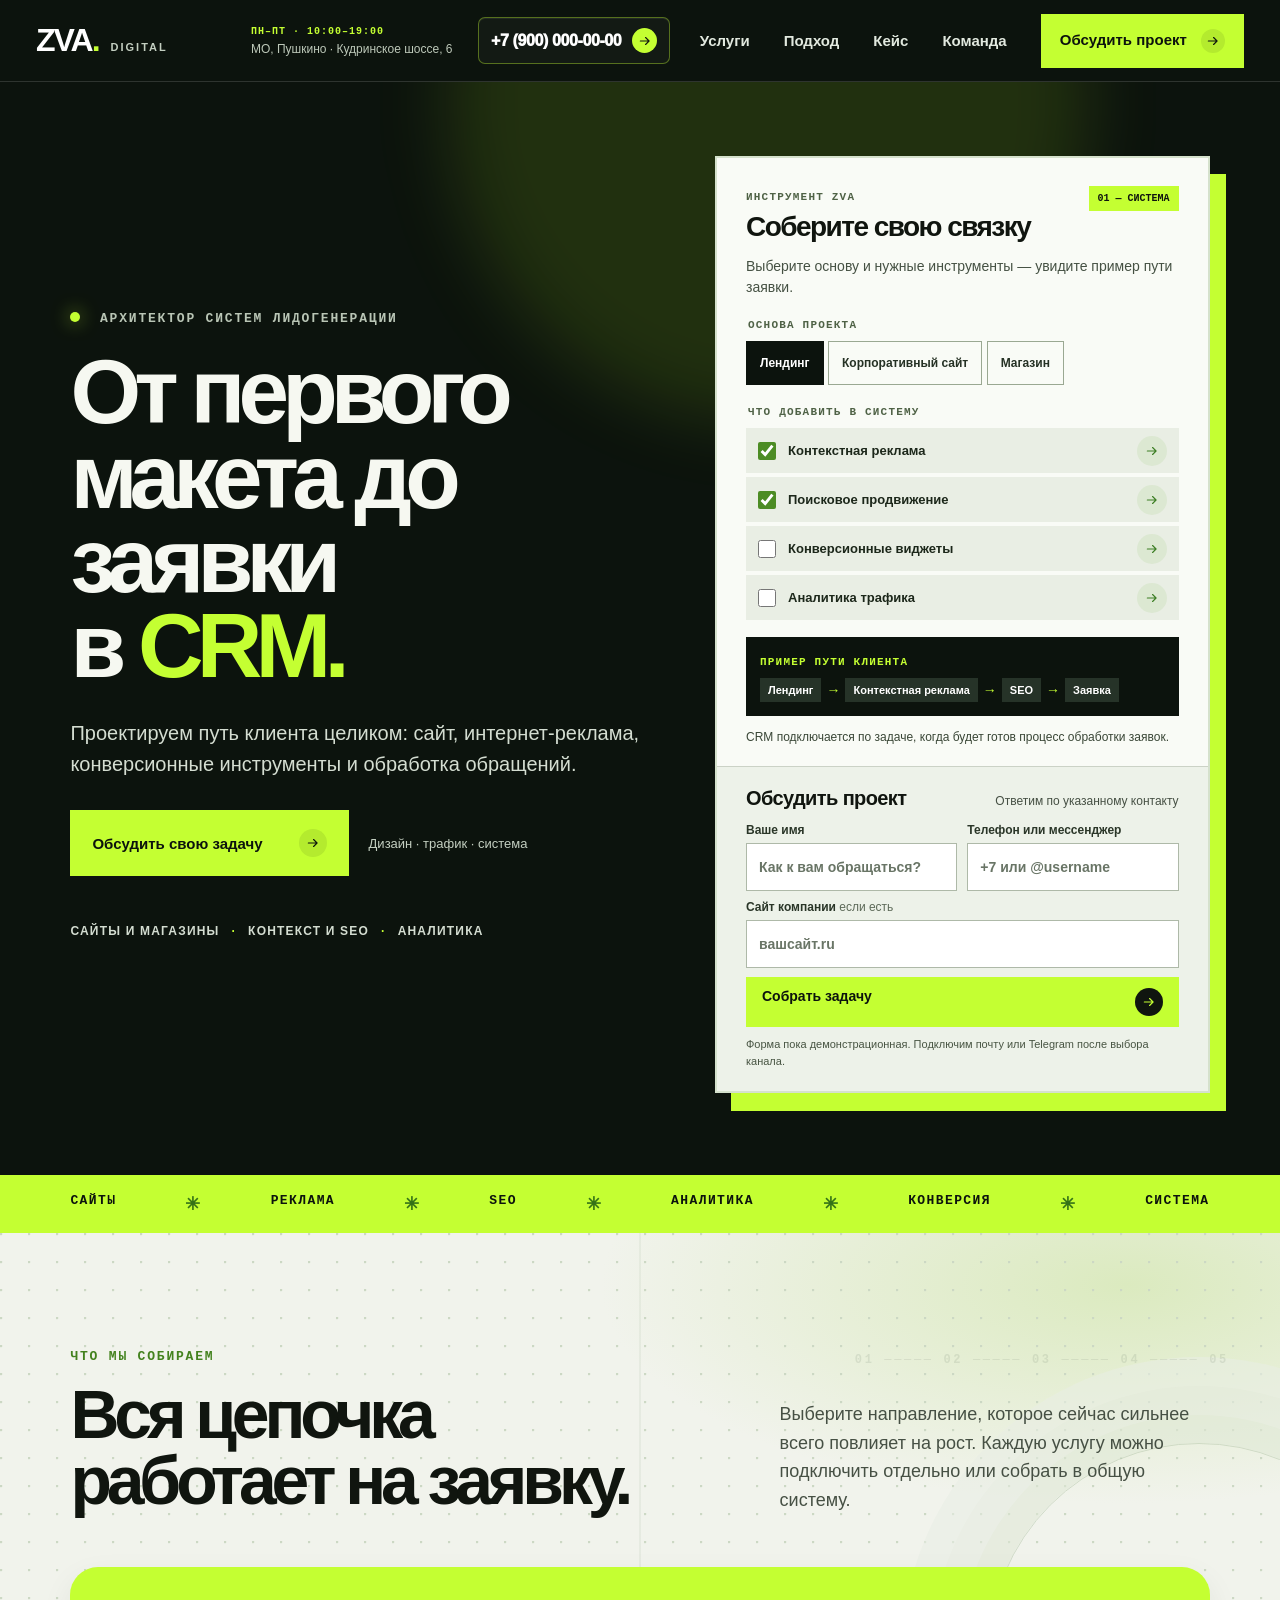
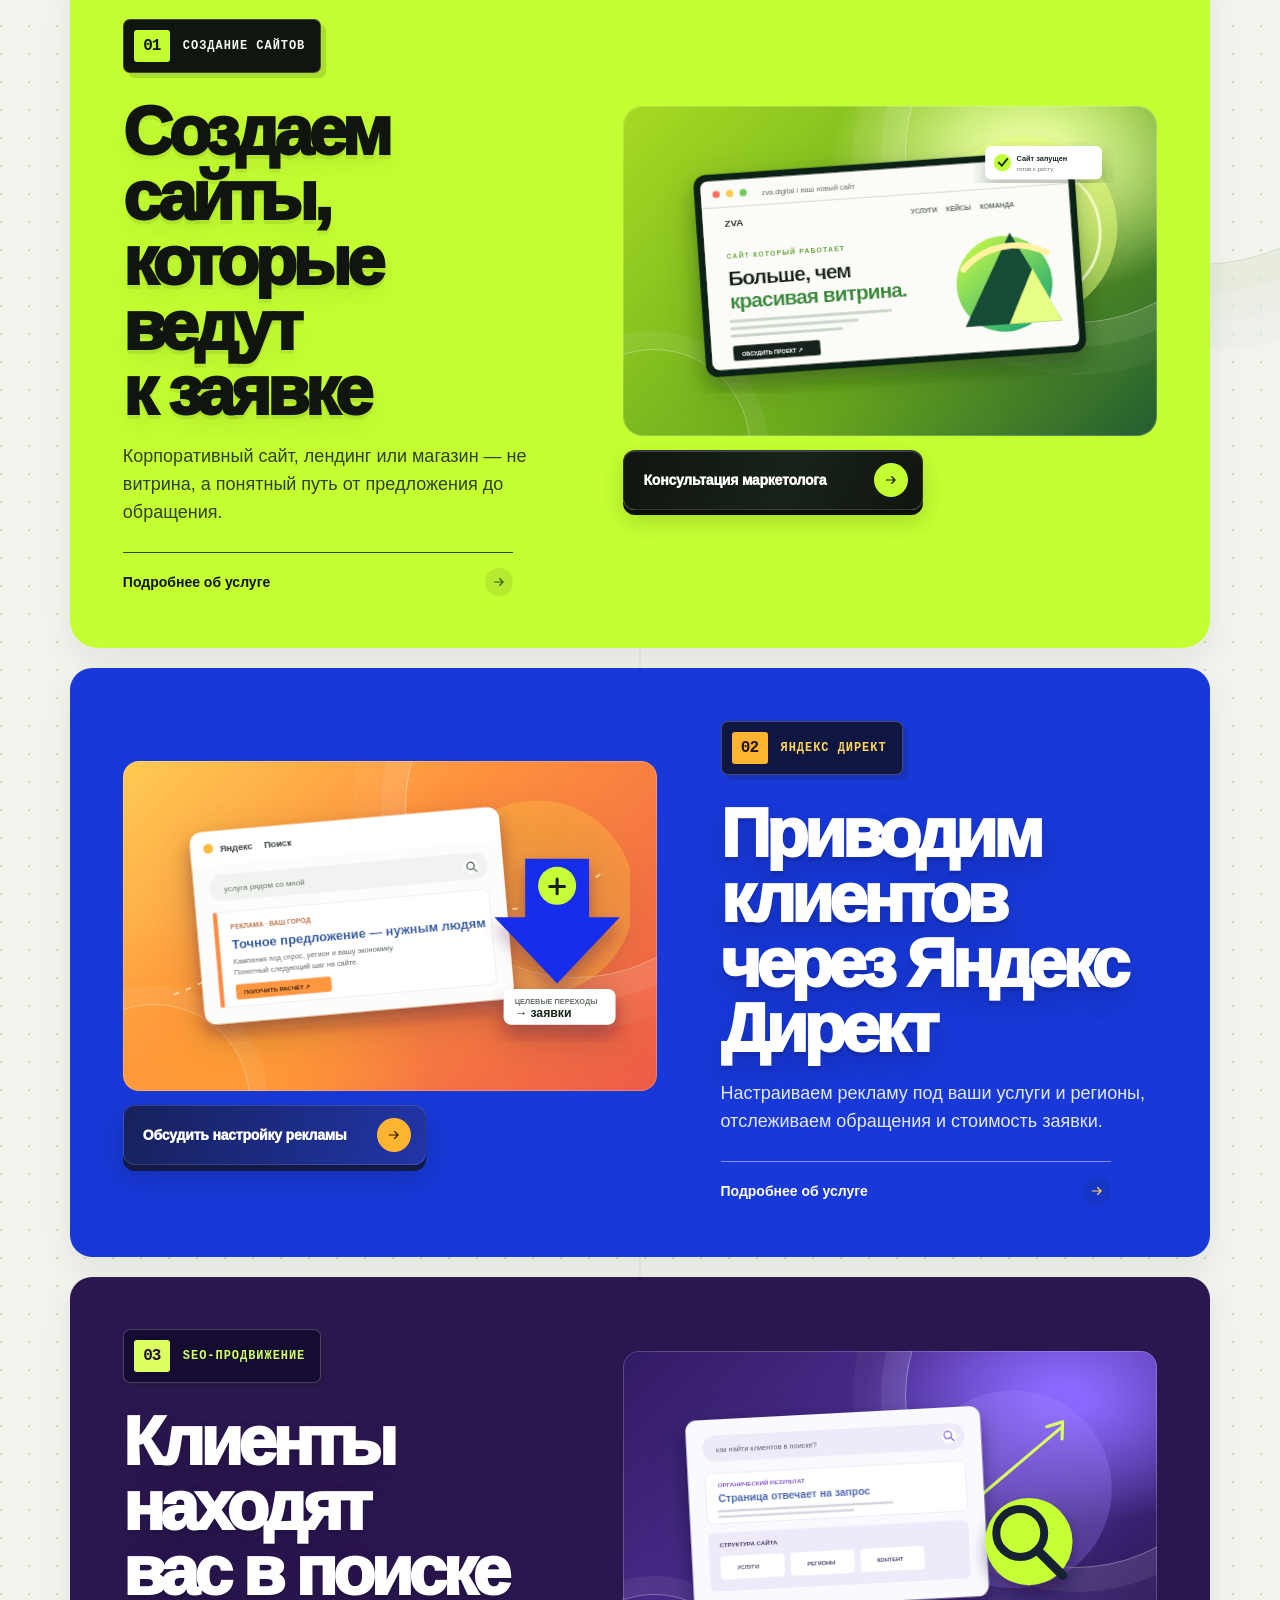
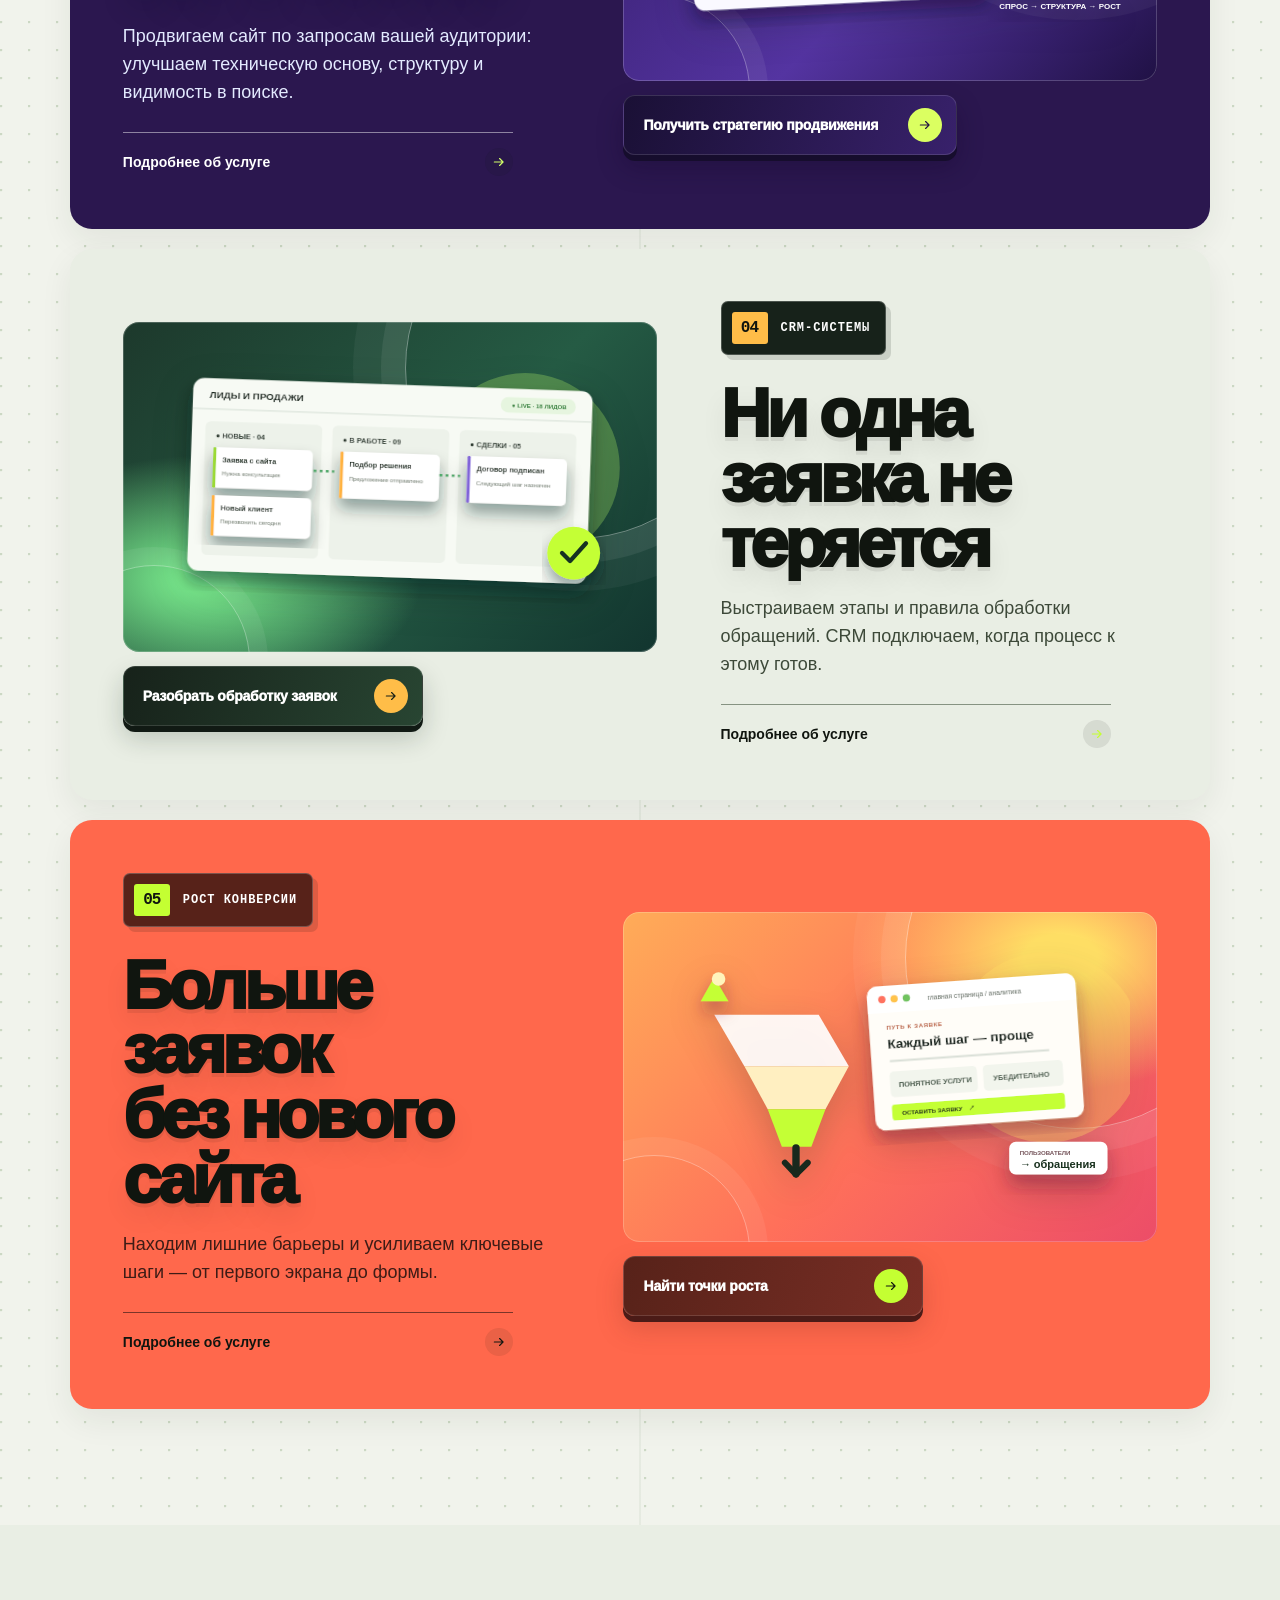
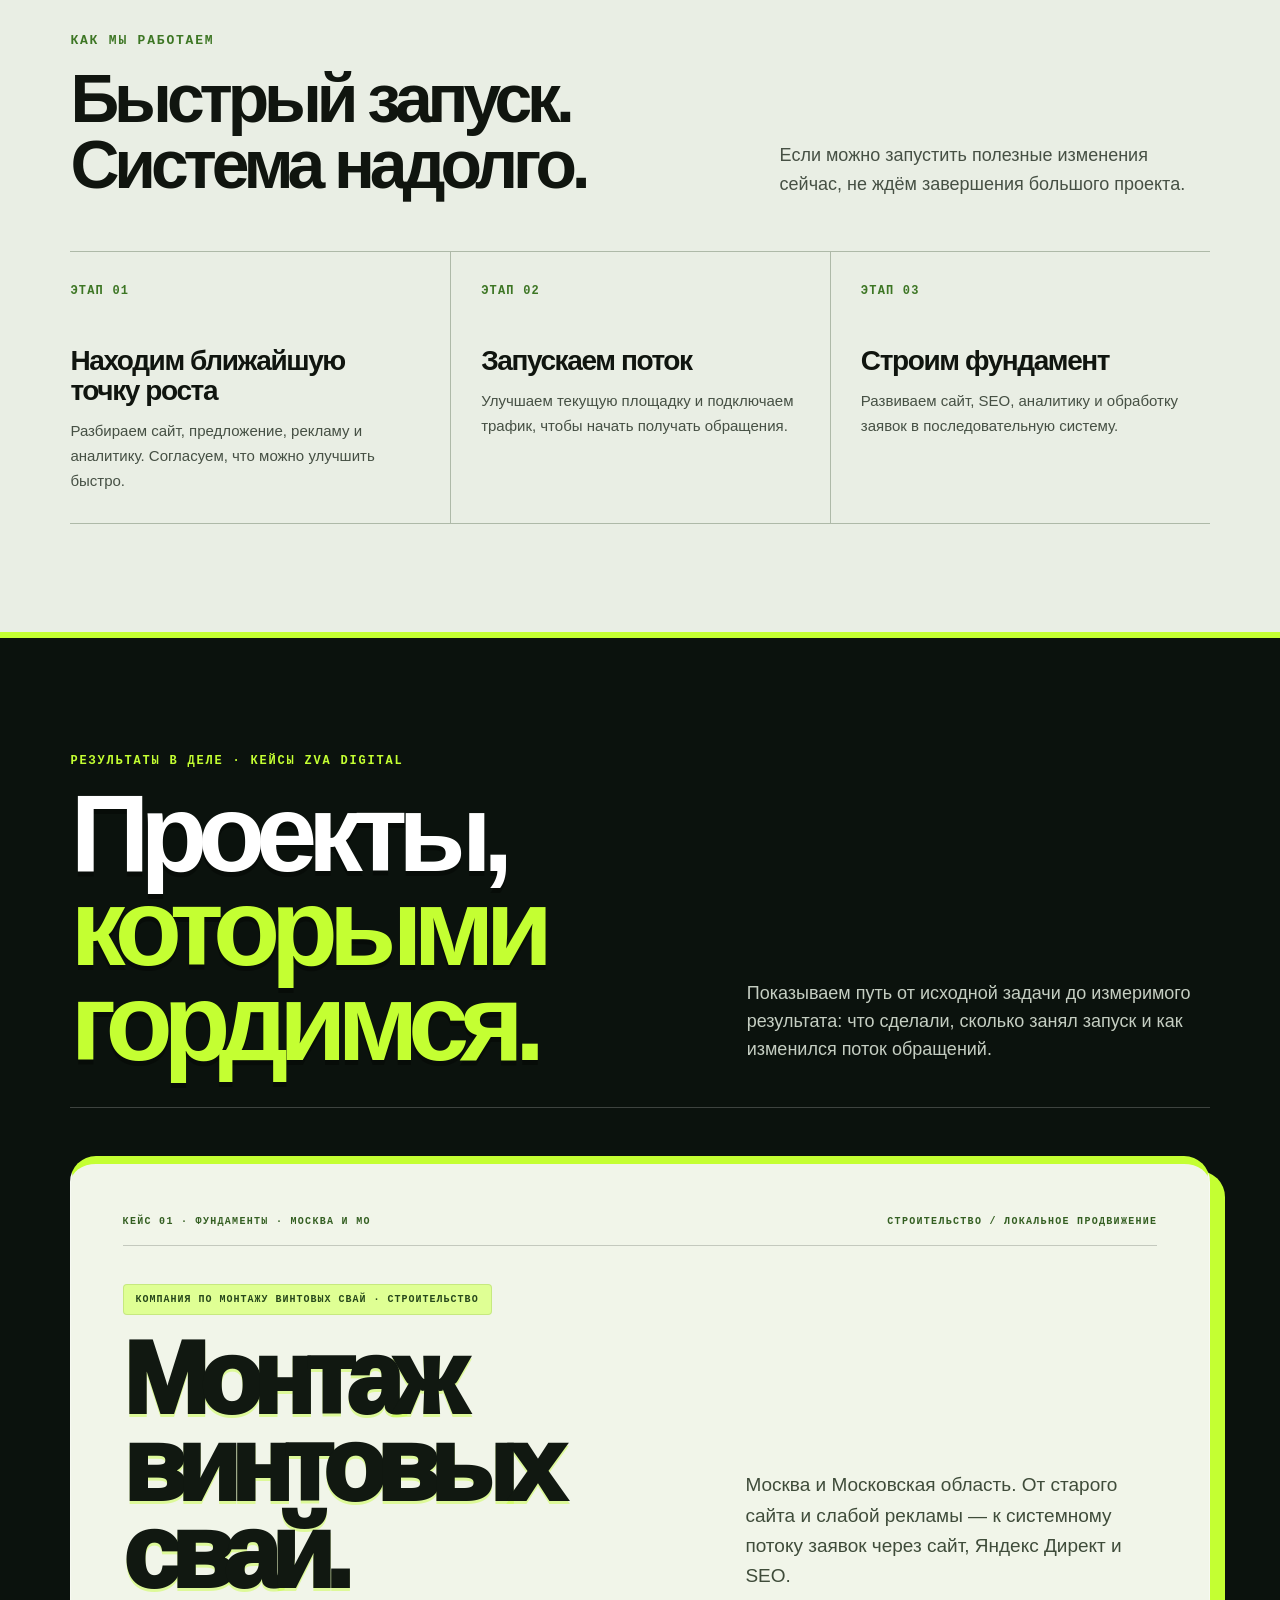
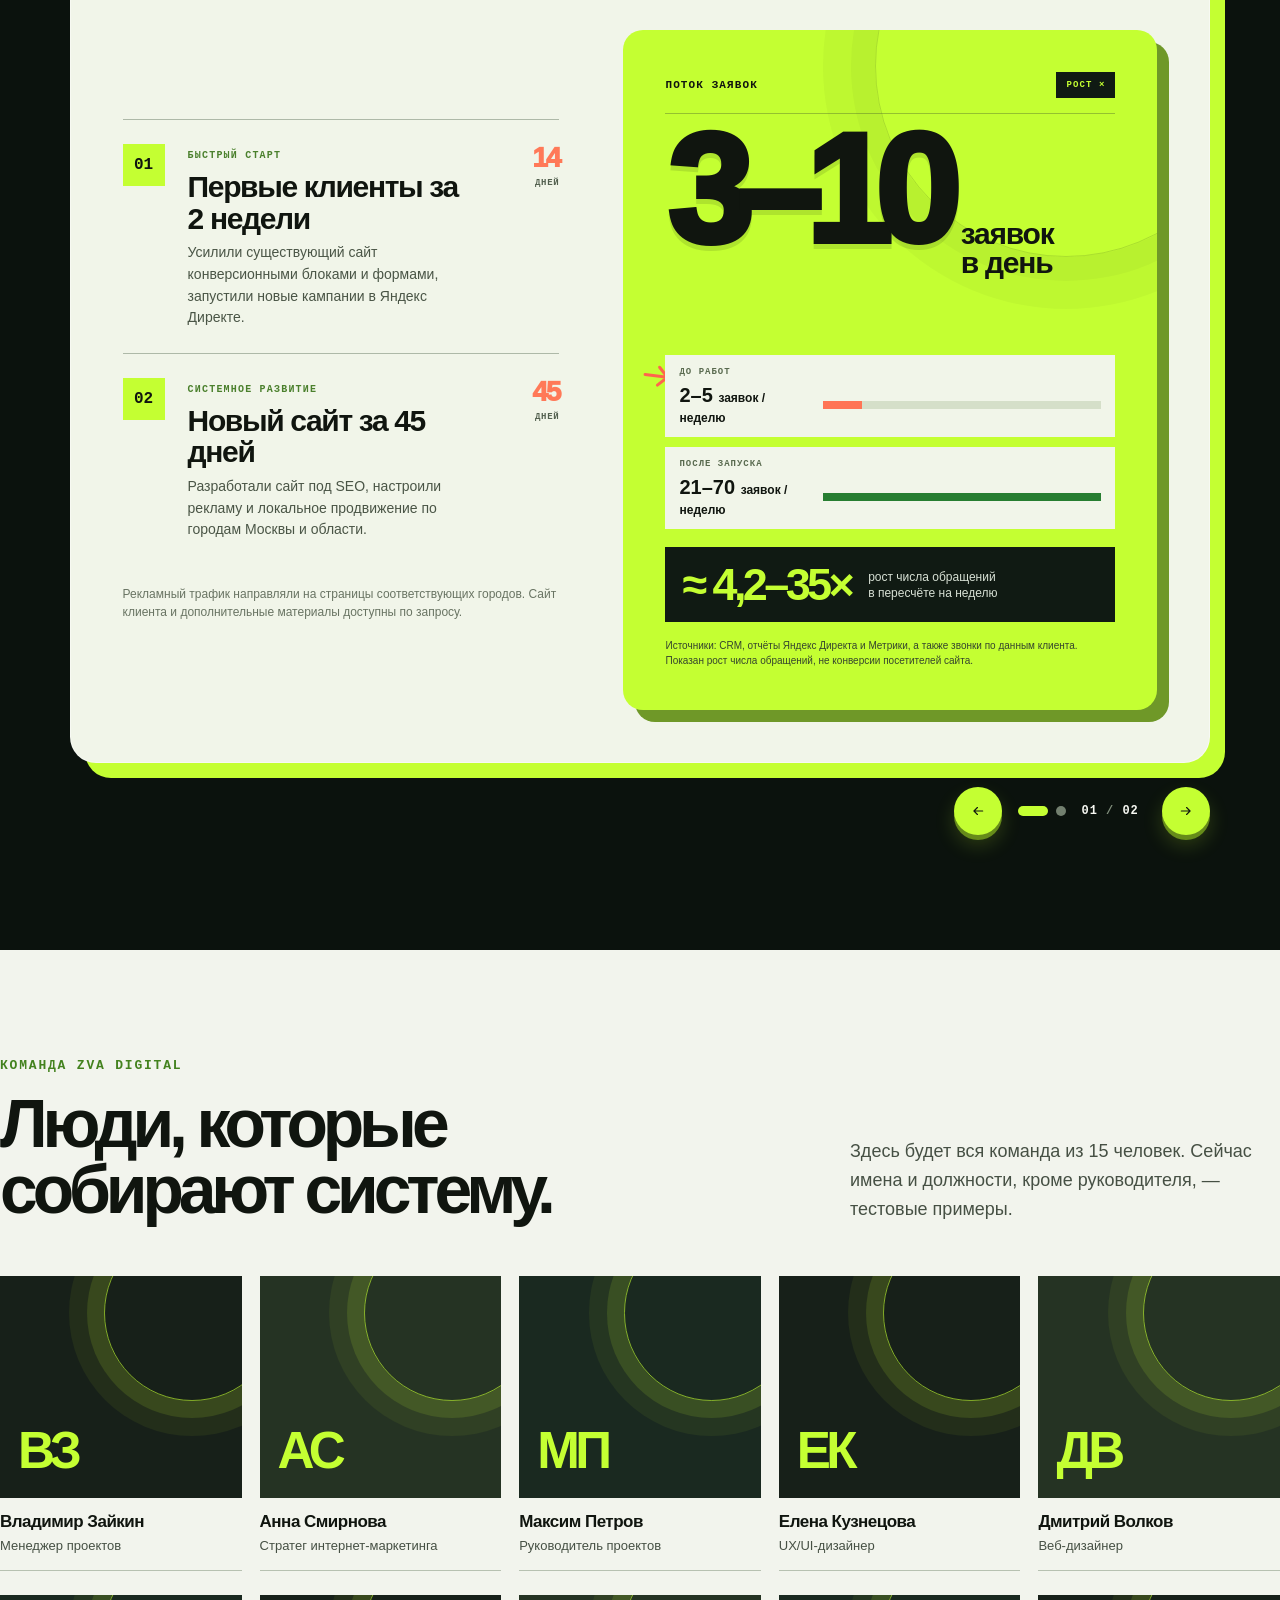
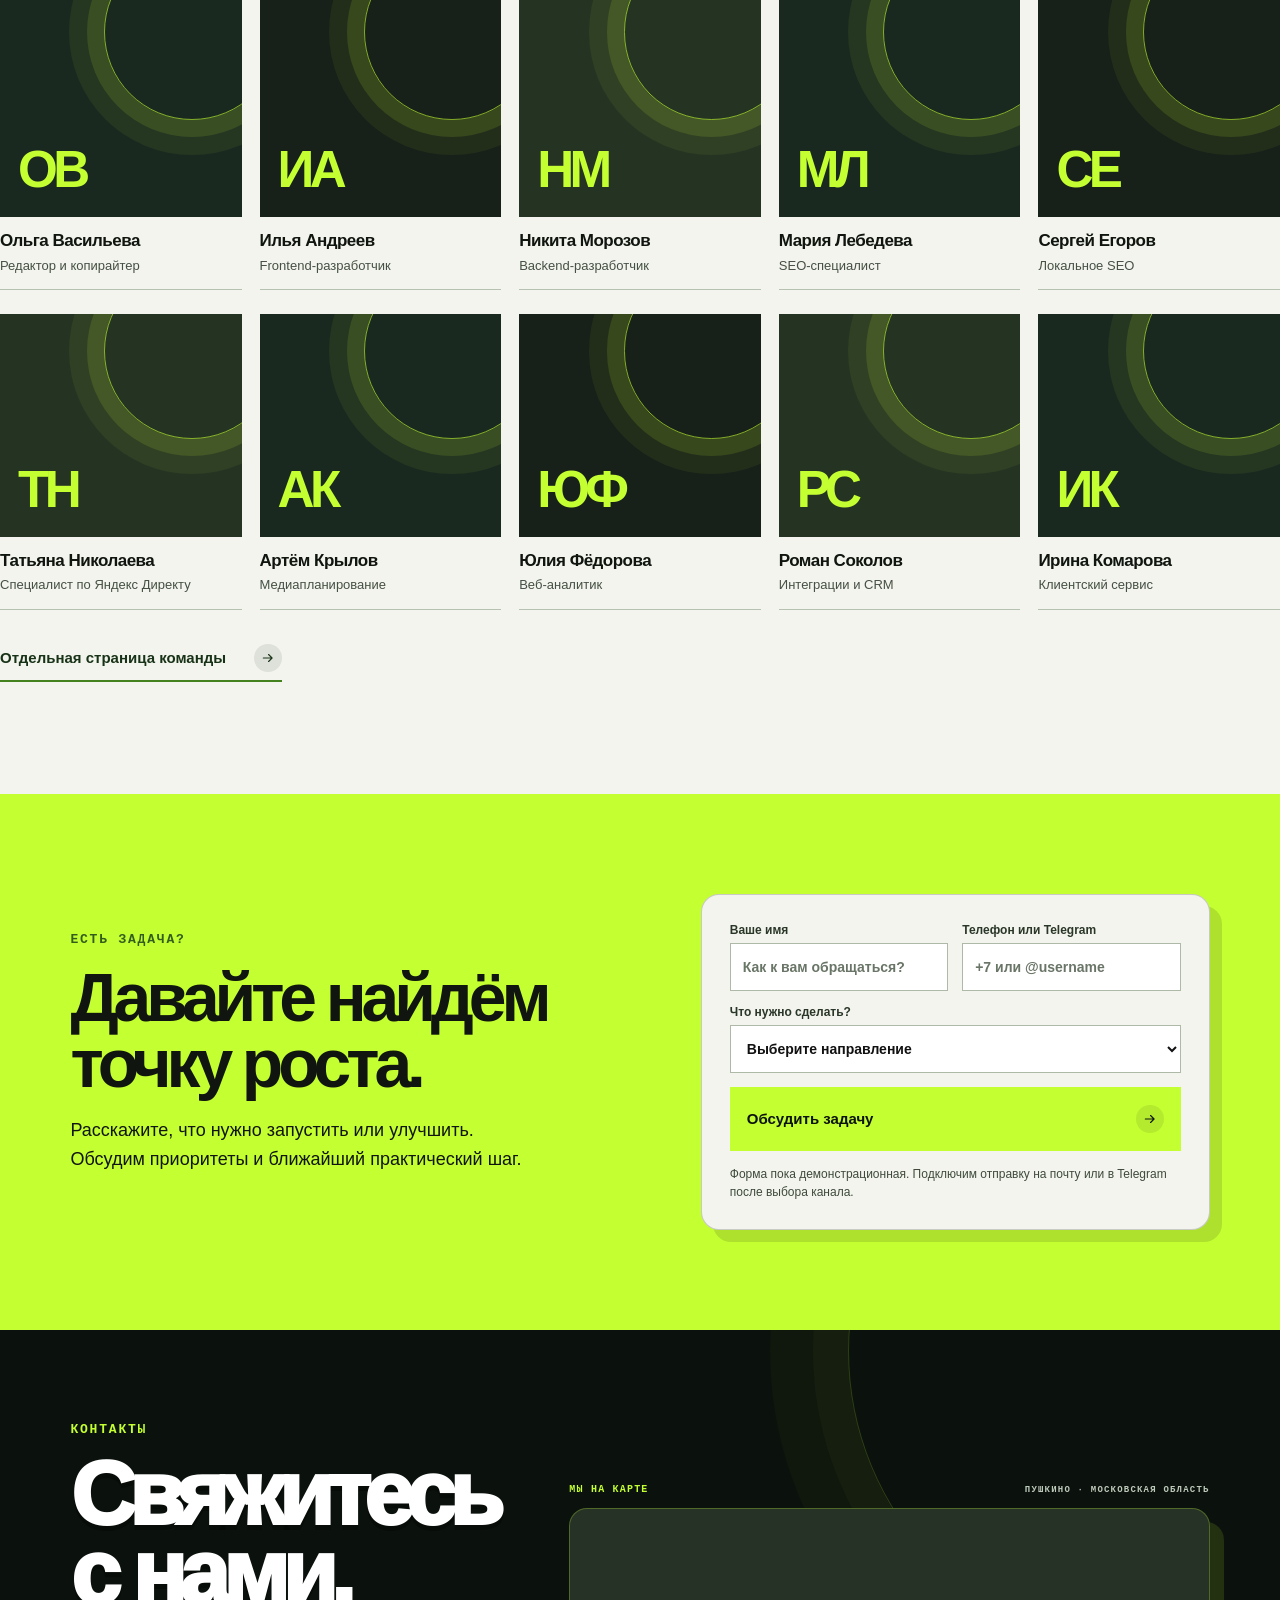
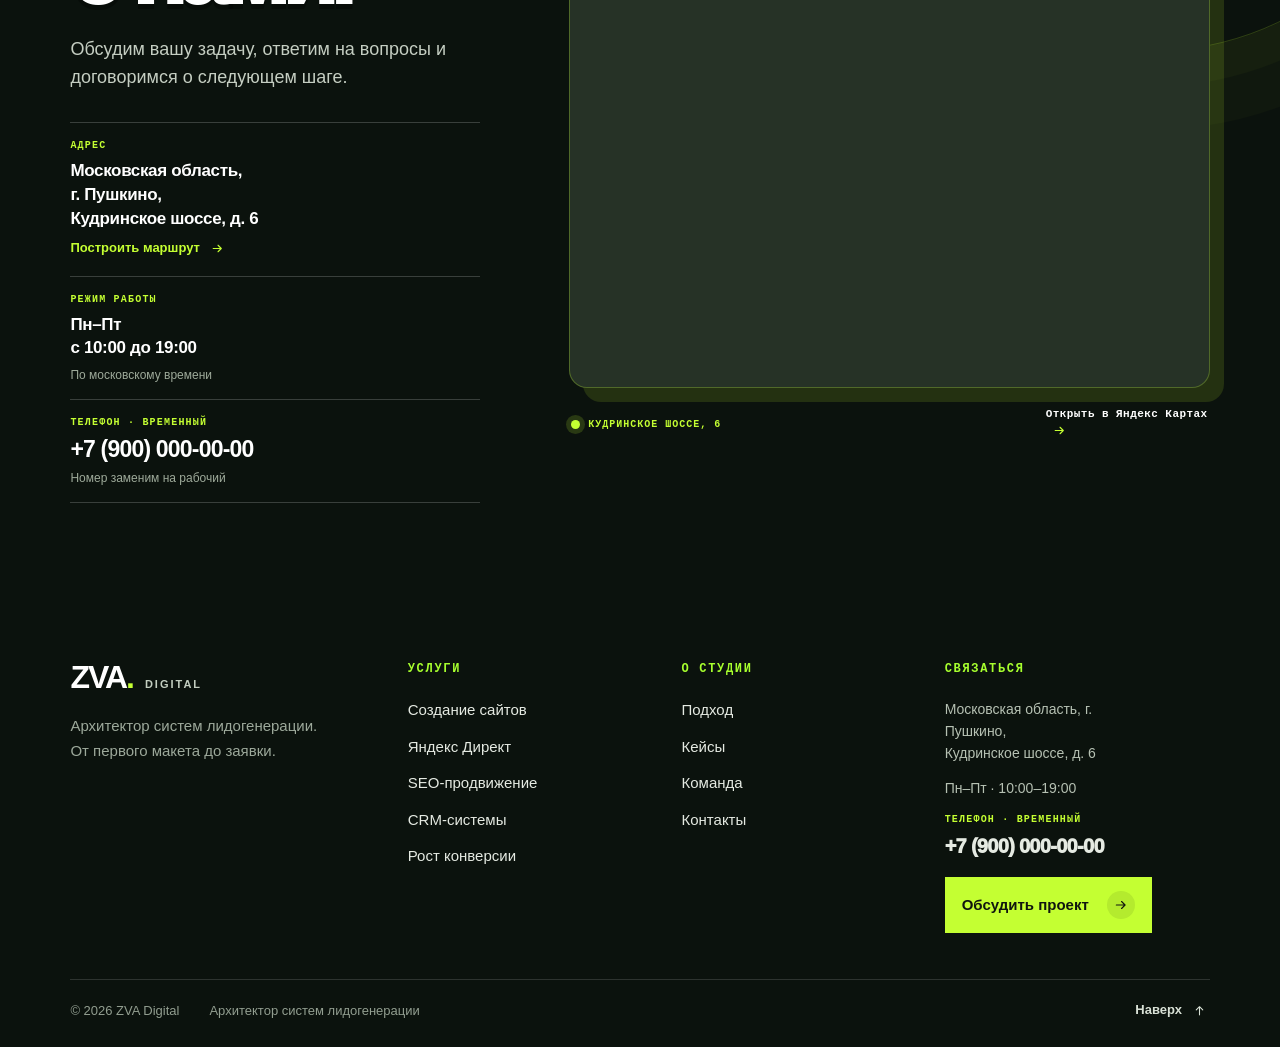
==== commit 6b3b552c: "Обновить кеш версии исправленного поп-апа" ====
--- a/index.html
+++ b/index.html
@@ -2,7 +2,7 @@
 <html lang="ru">
 <head>
   <meta charset="utf-8">
-  <link rel="icon" type="image/svg+xml" href="/favicon.svg?v=20261112-2">
+  <link rel="icon" type="image/svg+xml" href="/favicon.svg?v=20261112-3">
   <meta name="viewport" content="width=device-width, initial-scale=1">
   <meta name="theme-color" content="#0c130d">
   <meta name="description" content="ZVA Digital проектирует и запускает системы лидогенерации: сайты, интернет-реклама, SEO, аналитика и конверсионные инструменты.">
@@ -11,8 +11,8 @@
   <meta property="og:description" content="Архитектор систем лидогенерации в интернет-маркетинге.">
   <meta property="og:type" content="website">
   <title>ZVA Digital — от первого макета до заявки</title>
-  <link rel="stylesheet" href="/styles.css?v=20261112-2">
-  <script src="/script.js?v=20261112-2" defer></script>
+  <link rel="stylesheet" href="/styles.css?v=20261112-3">
+  <script src="/script.js?v=20261112-3" defer></script>
 </head>
 <body>
   <header class="site-header">
